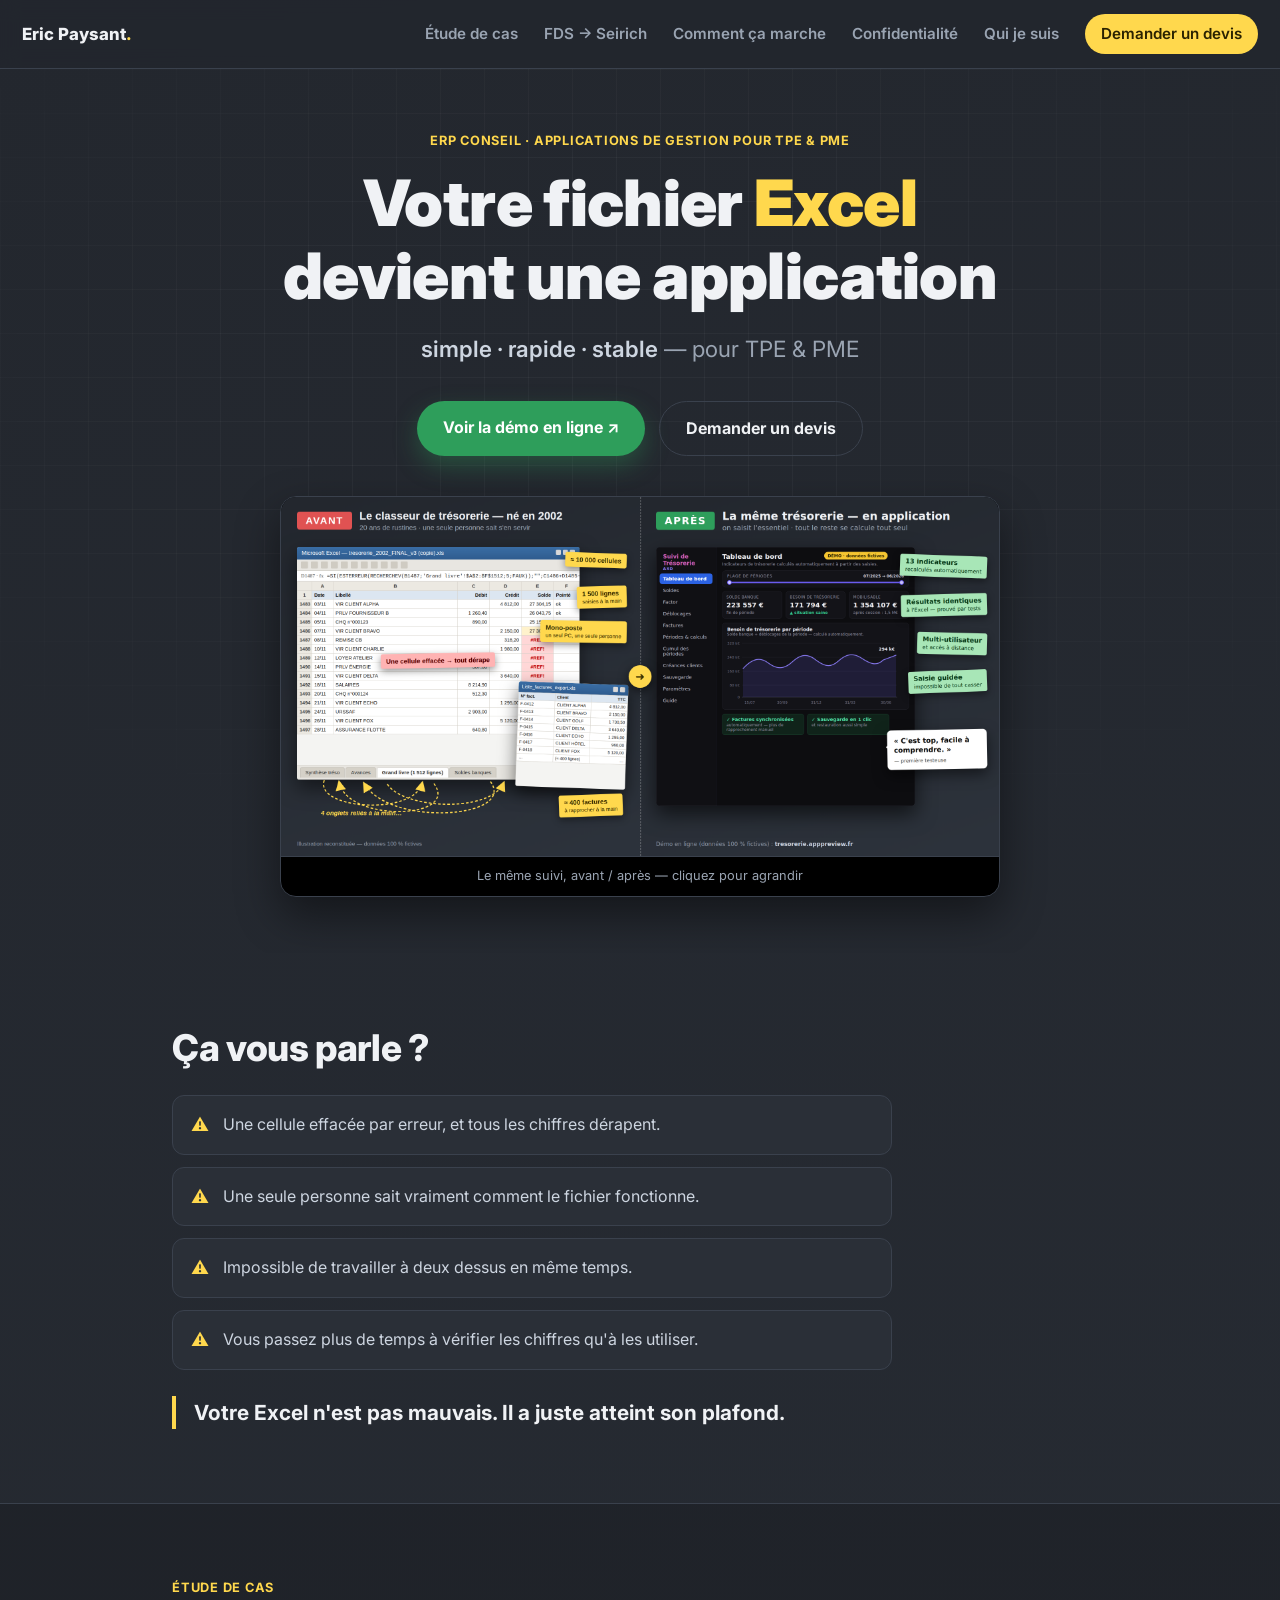
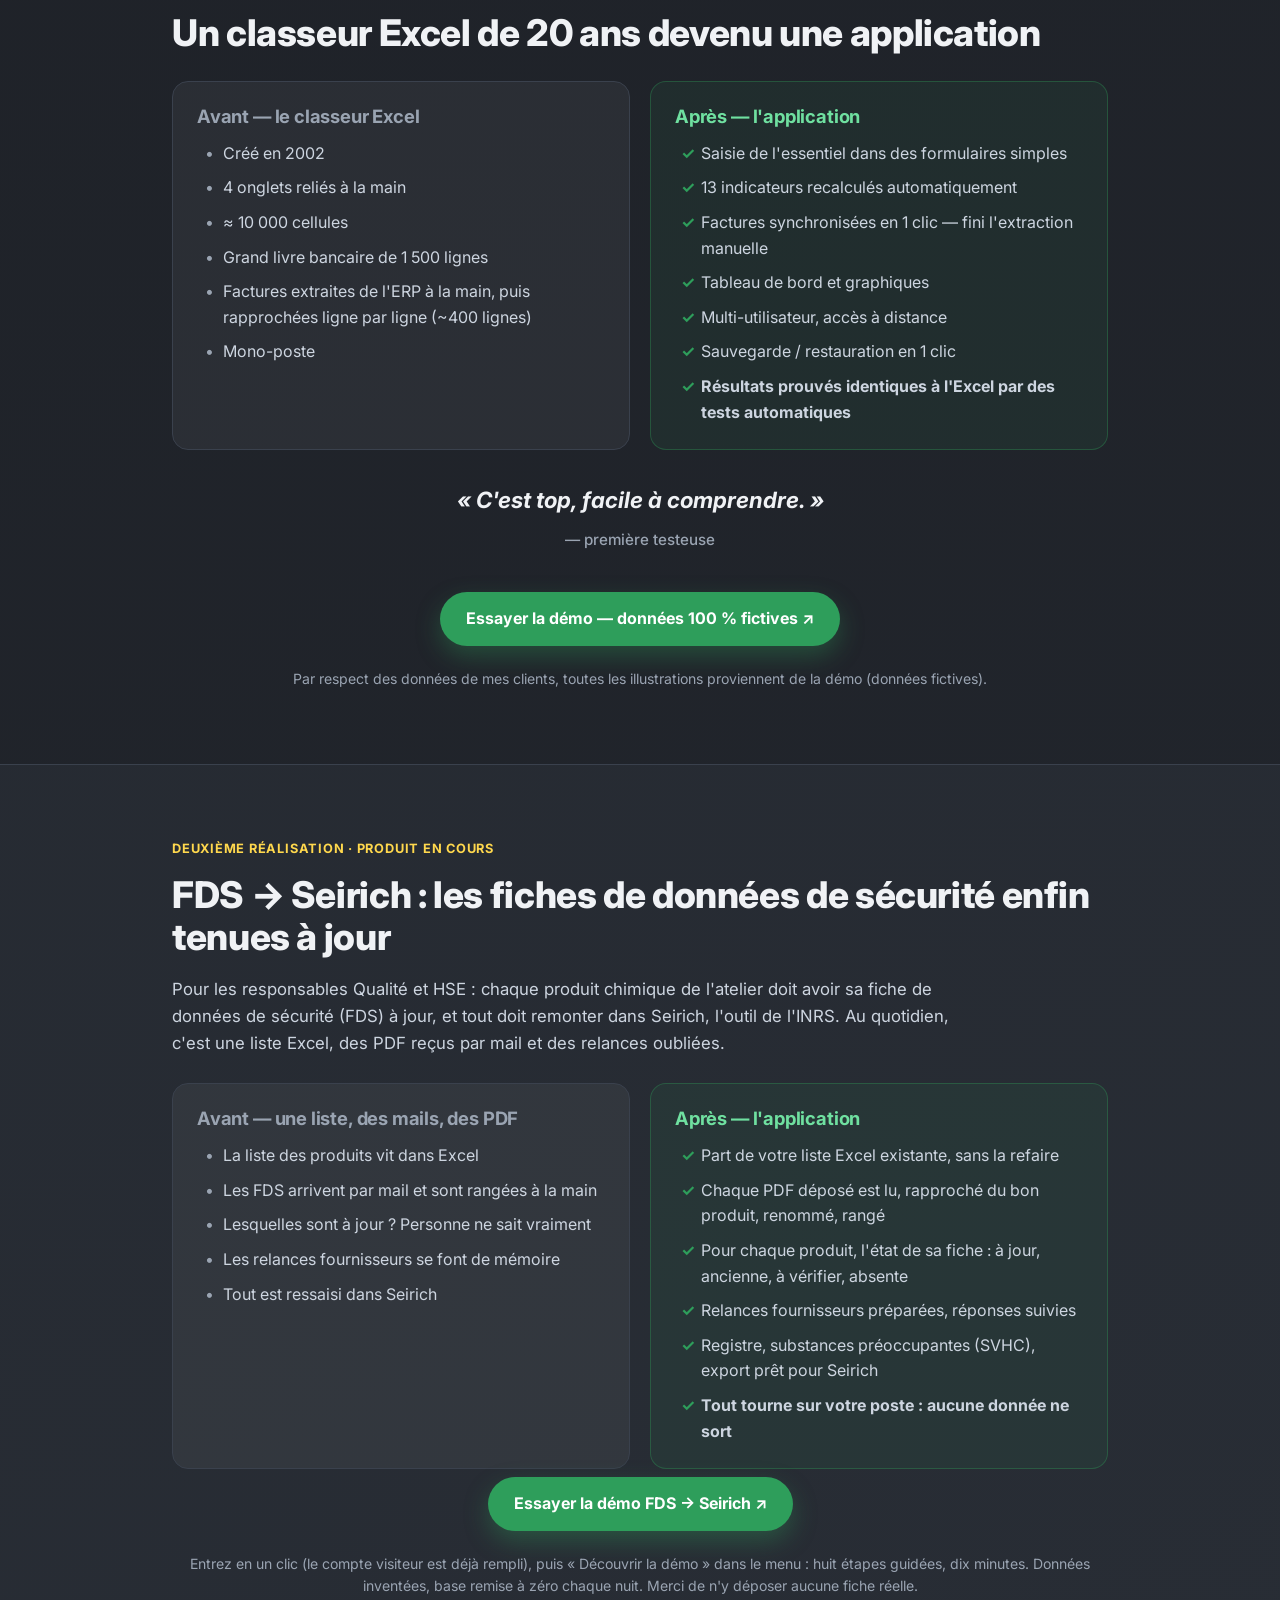
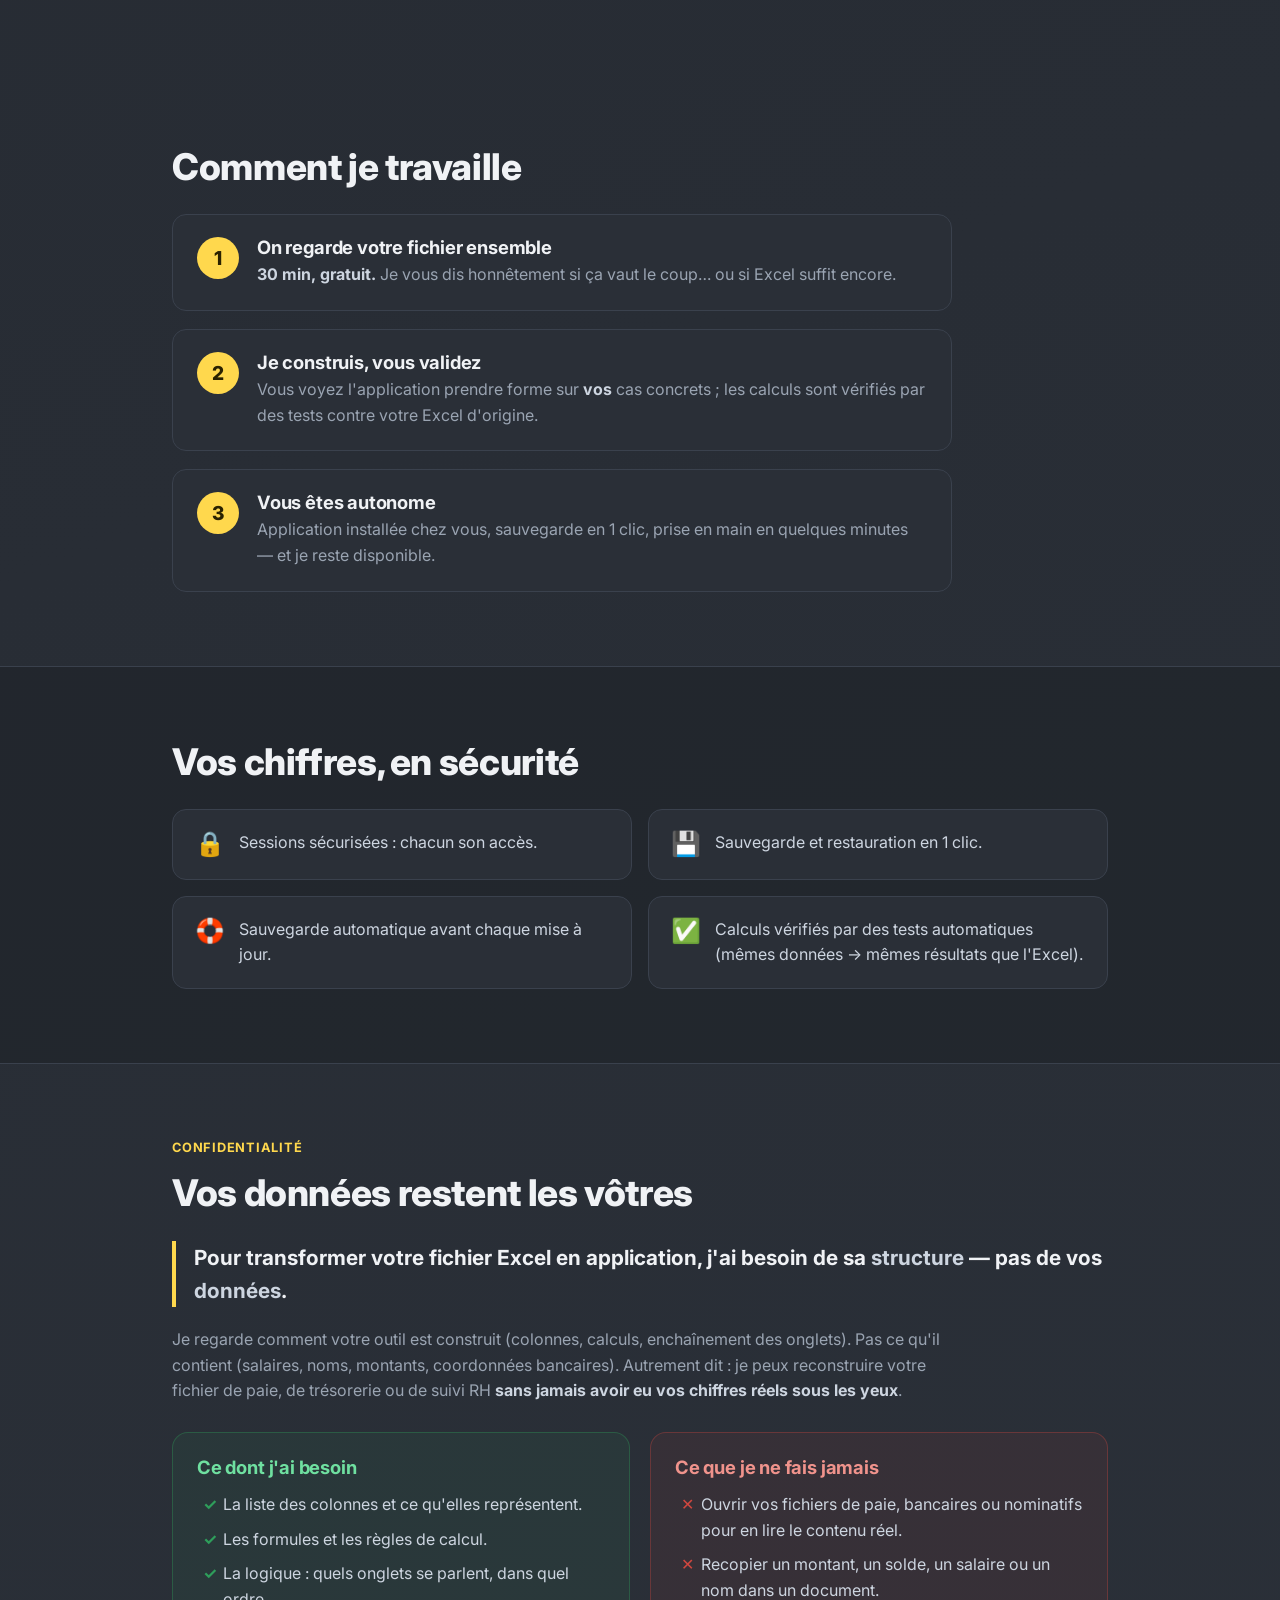
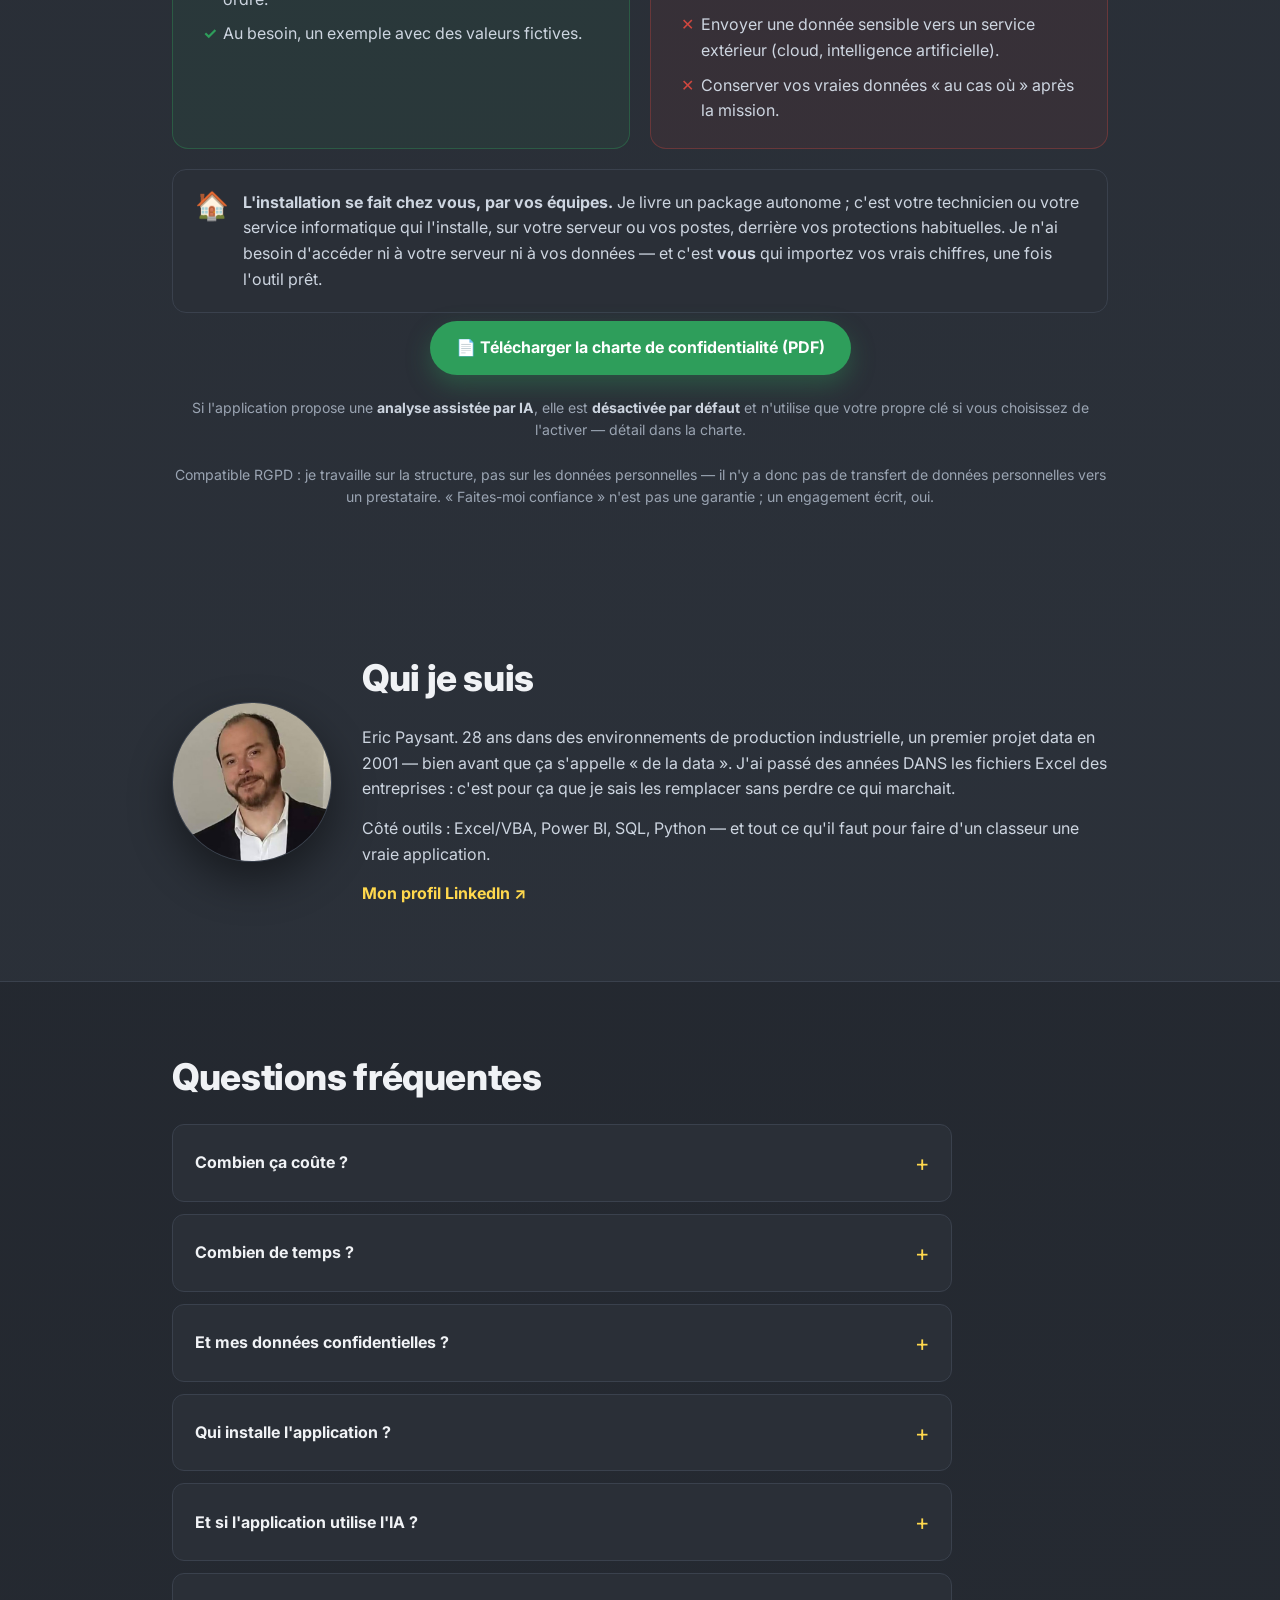
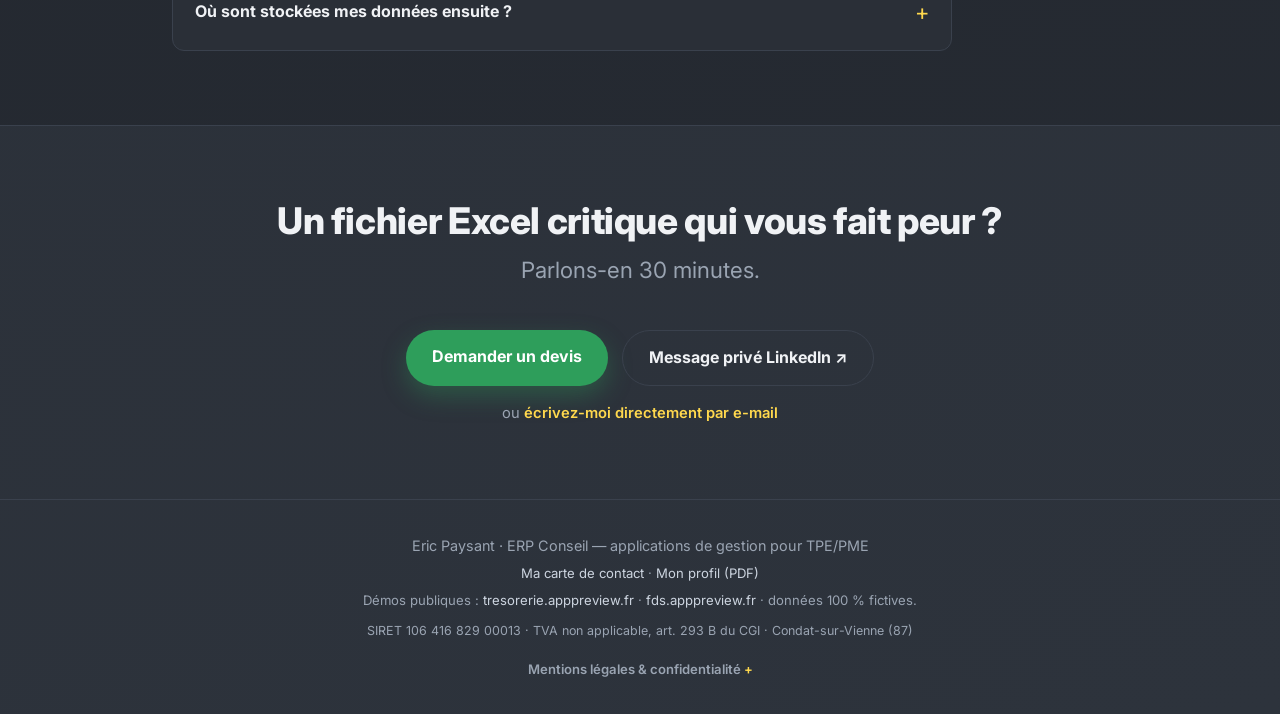
==== index.html @ 24bcff2a "feat(portfolio): deuxième réalisation FDS → Seirich avec lien direct vers la démo en ligne" ====
<!DOCTYPE html>
<html lang="fr">
<head>
    <meta charset="UTF-8">
    <meta name="viewport" content="width=device-width, initial-scale=1.0">
    <title>Votre fichier Excel devient une application · ERP Conseil — applications de gestion pour TPE/PME</title>
    <meta name="description" content="Je transforme votre fichier Excel en application simple, rapide et stable pour TPE/PME. Étude de cas : un Excel de trésorerie de 20 ans devenu une application de gestion. Démo en ligne, données fictives.">

    <!-- Open Graph -->
    <meta property="og:title" content="Votre fichier Excel devient une application">
    <meta property="og:description" content="Applications simples, rapides et stables pour TPE/PME. Étude de cas : un Excel de trésorerie de 20 ans devenu application.">
    <meta property="og:image" content="https://eric8740-stack.github.io/erp-conseil/images/og-image.png">
    <meta property="og:url" content="https://eric8740-stack.github.io/erp-conseil/">
    <meta property="og:type" content="website">
    <meta name="twitter:card" content="summary_large_image">

    <link rel="canonical" href="https://eric8740-stack.github.io/erp-conseil/">
    <link rel="icon" type="image/svg+xml" href="images/favicon.svg">
    <link rel="icon" type="image/png" sizes="32x32" href="images/favicon-32.png">

    <!-- Référencement local (données structurées) -->
    <script type="application/ld+json">
    {
      "@context": "https://schema.org",
      "@type": "ProfessionalService",
      "name": "ERP Conseil — Eric Paysant",
      "description": "Transformation de fichiers Excel métier en applications de gestion simples, rapides et stables pour TPE/PME. Data analytics, Power BI, automatisation.",
      "url": "https://eric8740-stack.github.io/erp-conseil/",
      "image": "https://eric8740-stack.github.io/erp-conseil/images/og-image.png",
      "email": "eric.paysant@outlook.fr",
      "telephone": "+33621849054",
      "address": { "@type": "PostalAddress", "addressLocality": "Condat-sur-Vienne", "postalCode": "87920", "addressRegion": "Haute-Vienne", "addressCountry": "FR" },
      "areaServed": "Limoges et Haute-Vienne, intervention à distance partout en France",
      "founder": { "@type": "Person", "name": "Eric Paysant", "jobTitle": "Consultant data / développeur", "sameAs": "https://www.linkedin.com/in/ericpaysant" },
      "priceRange": "Devis fixe après diagnostic gratuit"
    }
    </script>

    <link rel="preconnect" href="https://fonts.googleapis.com">
    <link rel="preconnect" href="https://fonts.gstatic.com" crossorigin>
    <link href="https://fonts.googleapis.com/css2?family=Inter:wght@400;500;600;700;800;900&display=swap" rel="stylesheet">
    <link rel="stylesheet" href="style.css">
</head>
<body>

    <!-- ============ NAV ============ -->
    <header class="nav" id="nav">
        <a href="#accueil" class="nav-logo">Eric Paysant<span class="dot">.</span></a>
        <nav class="nav-links">
            <a href="#cas">Étude de cas</a>
            <a href="#fds">FDS → Seirich</a>
            <a href="#methode">Comment ça marche</a>
            <a href="#confidentialite">Confidentialité</a>
            <a href="#apropos">Qui je suis</a>
            <a href="https://eric8740-stack.github.io/erp-conseil-app/demande.html" target="_blank" rel="noopener" class="nav-cta">Demander un devis</a>
        </nav>
    </header>

    <main>

    <!-- ============ 1. HÉROS ============ -->
    <section class="hero" id="accueil">
        <div class="hero-grid"></div>
        <div class="hero-inner">
            <p class="kicker">ERP Conseil · applications de gestion pour TPE &amp; PME</p>
            <h1>Votre fichier <span class="hl">Excel</span><br>devient une application</h1>
            <p class="lead"><b>simple · rapide · stable</b> — pour TPE &amp; PME</p>
            <div class="hero-actions">
                <a class="btn btn-primary" href="https://tresorerie.apppreview.fr" target="_blank" rel="noopener">Voir la démo en ligne ↗</a>
                <a class="btn btn-ghost" href="https://eric8740-stack.github.io/erp-conseil-app/demande.html" target="_blank" rel="noopener">Demander un devis</a>
            </div>
            <a class="hero-visual" href="images/avant-apres.png" target="_blank" rel="noopener" title="Cliquez pour agrandir">
                <img src="images/avant-apres.png" alt="Avant / après : un classeur Excel fragile transformé en application de gestion">
                <span class="hero-visual-cap">Le même suivi, avant / après — cliquez pour agrandir</span>
            </a>
        </div>
    </section>

    <!-- ============ 2. LA DOULEUR ============ -->
    <section class="section" id="douleur">
        <div class="wrap">
            <h2>Ça vous parle ?</h2>
            <ul class="pain-list">
                <li>Une cellule effacée par erreur, et tous les chiffres dérapent.</li>
                <li>Une seule personne sait vraiment comment le fichier fonctionne.</li>
                <li>Impossible de travailler à deux dessus en même temps.</li>
                <li>Vous passez plus de temps à vérifier les chiffres qu'à les utiliser.</li>
            </ul>
            <p class="switch">Votre Excel n'est pas mauvais. Il a juste atteint son plafond.</p>
        </div>
    </section>

    <!-- ============ 3. ÉTUDE DE CAS ============ -->
    <section class="section section-alt" id="cas">
        <div class="wrap">
            <p class="eyebrow">Étude de cas</p>
            <h2>Un classeur Excel de 20 ans devenu une application</h2>

            <div class="ba-grid">
                <div class="ba-card ba-before">
                    <h3>Avant — le classeur Excel</h3>
                    <ul>
                        <li>Créé en 2002</li>
                        <li>4 onglets reliés à la main</li>
                        <li>≈ 10 000 cellules</li>
                        <li>Grand livre bancaire de 1 500 lignes</li>
                        <li>Factures extraites de l'ERP à la main, puis rapprochées ligne par ligne (~400 lignes)</li>
                        <li>Mono-poste</li>
                    </ul>
                </div>
                <div class="ba-card ba-after">
                    <h3>Après — l'application</h3>
                    <ul>
                        <li>Saisie de l'essentiel dans des formulaires simples</li>
                        <li>13 indicateurs recalculés automatiquement</li>
                        <li>Factures synchronisées en 1 clic — fini l'extraction manuelle</li>
                        <li>Tableau de bord et graphiques</li>
                        <li>Multi-utilisateur, accès à distance</li>
                        <li>Sauvegarde / restauration en 1 clic</li>
                        <li><b>Résultats prouvés identiques à l'Excel par des tests automatiques</b></li>
                    </ul>
                </div>
            </div>

            <blockquote class="quote">
                « C'est top, facile à comprendre. »
                <cite>— première testeuse</cite>
            </blockquote>

            <div class="center">
                <a class="btn btn-primary" href="https://tresorerie.apppreview.fr" target="_blank" rel="noopener">Essayer la démo — données 100 % fictives ↗</a>
            </div>

            <p class="fineprint">Par respect des données de mes clients, toutes les illustrations proviennent de la démo (données fictives).</p>
        </div>
    </section>

    <!-- ============ 3 bis. FDS → SEIRICH ============ -->
    <section class="section" id="fds">
        <div class="wrap">
            <p class="eyebrow">Deuxième réalisation · produit en cours</p>
            <h2>FDS → Seirich : les fiches de données de sécurité enfin tenues à jour</h2>
            <p class="section-intro">Pour les responsables Qualité et HSE : chaque produit chimique de l'atelier doit avoir sa fiche de données de sécurité (FDS) à jour, et tout doit remonter dans Seirich, l'outil de l'INRS. Au quotidien, c'est une liste Excel, des PDF reçus par mail et des relances oubliées.</p>

            <div class="ba-grid">
                <div class="ba-card ba-before">
                    <h3>Avant — une liste, des mails, des PDF</h3>
                    <ul>
                        <li>La liste des produits vit dans Excel</li>
                        <li>Les FDS arrivent par mail et sont rangées à la main</li>
                        <li>Lesquelles sont à jour ? Personne ne sait vraiment</li>
                        <li>Les relances fournisseurs se font de mémoire</li>
                        <li>Tout est ressaisi dans Seirich</li>
                    </ul>
                </div>
                <div class="ba-card ba-after">
                    <h3>Après — l'application</h3>
                    <ul>
                        <li>Part de votre liste Excel existante, sans la refaire</li>
                        <li>Chaque PDF déposé est lu, rapproché du bon produit, renommé, rangé</li>
                        <li>Pour chaque produit, l'état de sa fiche : à jour, ancienne, à vérifier, absente</li>
                        <li>Relances fournisseurs préparées, réponses suivies</li>
                        <li>Registre, substances préoccupantes (SVHC), export prêt pour Seirich</li>
                        <li><b>Tout tourne sur votre poste : aucune donnée ne sort</b></li>
                    </ul>
                </div>
            </div>

            <div class="center">
                <a class="btn btn-primary" href="https://fds.apppreview.fr" target="_blank" rel="noopener">Essayer la démo FDS → Seirich ↗</a>
            </div>

            <p class="fineprint">Entrez en un clic (le compte visiteur est déjà rempli), puis « Découvrir la démo » dans le menu : huit étapes guidées, dix minutes. Données inventées, base remise à zéro chaque nuit. Merci de n'y déposer aucune fiche réelle.</p>
        </div>
    </section>

    <!-- ============ 4. COMMENT JE TRAVAILLE ============ -->
    <section class="section" id="methode">
        <div class="wrap">
            <h2>Comment je travaille</h2>
            <ol class="steps">
                <li>
                    <span class="step-num">1</span>
                    <div>
                        <h3>On regarde votre fichier ensemble</h3>
                        <p><b>30 min, gratuit.</b> Je vous dis honnêtement si ça vaut le coup… ou si Excel suffit encore.</p>
                    </div>
                </li>
                <li>
                    <span class="step-num">2</span>
                    <div>
                        <h3>Je construis, vous validez</h3>
                        <p>Vous voyez l'application prendre forme sur <b>vos</b> cas concrets ; les calculs sont vérifiés par des tests contre votre Excel d'origine.</p>
                    </div>
                </li>
                <li>
                    <span class="step-num">3</span>
                    <div>
                        <h3>Vous êtes autonome</h3>
                        <p>Application installée chez vous, sauvegarde en 1 clic, prise en main en quelques minutes — et je reste disponible.</p>
                    </div>
                </li>
            </ol>
        </div>
    </section>

    <!-- ============ 5. FIABILITÉ ============ -->
    <section class="section section-alt" id="fiabilite">
        <div class="wrap">
            <h2>Vos chiffres, en sécurité</h2>
            <div class="trust-grid">
                <div class="trust-card"><span class="ico">🔒</span><p>Sessions sécurisées : chacun son accès.</p></div>
                <div class="trust-card"><span class="ico">💾</span><p>Sauvegarde et restauration en 1 clic.</p></div>
                <div class="trust-card"><span class="ico">🛟</span><p>Sauvegarde automatique avant chaque mise à jour.</p></div>
                <div class="trust-card"><span class="ico">✅</span><p>Calculs vérifiés par des tests automatiques (mêmes données → mêmes résultats que l'Excel).</p></div>
            </div>
        </div>
    </section>

    <!-- ============ 5bis. CONFIDENTIALITÉ ============ -->
    <section class="section" id="confidentialite">
        <div class="wrap">
            <p class="eyebrow">Confidentialité</p>
            <h2>Vos données restent les vôtres</h2>
            <p class="switch">Pour transformer votre fichier Excel en application, j'ai besoin de sa <b>structure</b> — pas de vos <b>données</b>.</p>
            <p class="conf-intro">Je regarde comment votre outil est construit (colonnes, calculs, enchaînement des onglets). Pas ce qu'il contient (salaires, noms, montants, coordonnées bancaires). Autrement dit : je peux reconstruire votre fichier de paie, de trésorerie ou de suivi RH <b>sans jamais avoir eu vos chiffres réels sous les yeux</b>.</p>

            <div class="ba-grid conf-grid">
                <div class="ba-card ba-after">
                    <h3>Ce dont j'ai besoin</h3>
                    <ul>
                        <li>La liste des colonnes et ce qu'elles représentent.</li>
                        <li>Les formules et les règles de calcul.</li>
                        <li>La logique : quels onglets se parlent, dans quel ordre.</li>
                        <li>Au besoin, un exemple avec des valeurs fictives.</li>
                    </ul>
                </div>
                <div class="ba-card ba-never">
                    <h3>Ce que je ne fais jamais</h3>
                    <ul>
                        <li>Ouvrir vos fichiers de paie, bancaires ou nominatifs pour en lire le contenu réel.</li>
                        <li>Recopier un montant, un solde, un salaire ou un nom dans un document.</li>
                        <li>Envoyer une donnée sensible vers un service extérieur (cloud, intelligence artificielle).</li>
                        <li>Conserver vos vraies données « au cas où » après la mission.</li>
                    </ul>
                </div>
            </div>

            <div class="trust-card conf-install">
                <span class="ico">🏠</span>
                <p><b>L'installation se fait chez vous, par vos équipes.</b> Je livre un package autonome ; c'est votre technicien ou votre service informatique qui l'installe, sur votre serveur ou vos postes, derrière vos protections habituelles. Je n'ai besoin d'accéder ni à votre serveur ni à vos données — et c'est <b>vous</b> qui importez vos vrais chiffres, une fois l'outil prêt.</p>
            </div>

            <div class="center">
                <a class="btn btn-primary" href="charte-confidentialite.pdf" target="_blank" rel="noopener">📄 Télécharger la charte de confidentialité (PDF)</a>
            </div>
            <p class="fineprint">Si l'application propose une <b>analyse assistée par IA</b>, elle est <b>désactivée par défaut</b> et n'utilise que votre propre clé si vous choisissez de l'activer — détail dans la charte.</p>
            <p class="fineprint">Compatible RGPD : je travaille sur la structure, pas sur les données personnelles — il n'y a donc pas de transfert de données personnelles vers un prestataire. « Faites-moi confiance » n'est pas une garantie ; un engagement écrit, oui.</p>
        </div>
    </section>

    <!-- ============ 5ter. AVIS CLIENTS (rempli dynamiquement, masqué si vide) ============ -->
    <section class="section" id="avis" hidden>
        <div class="wrap">
            <h2>Ils m'ont fait confiance</h2>
            <p class="avis-sub">Avis recueillis après chaque mission via mon formulaire de satisfaction.</p>
            <div class="avis-grid" id="avisGrid"></div>
        </div>
    </section>

    <!-- ============ 6. QUI JE SUIS ============ -->
    <section class="section" id="apropos">
        <div class="wrap about">
            <div class="about-photo"><img src="images/photo-eric.jpg" alt="Eric Paysant"></div>
            <div class="about-text">
                <h2>Qui je suis</h2>
                <p>Eric Paysant. 28 ans dans des environnements de production industrielle, un premier projet data en 2001 — bien avant que ça s'appelle « de la data ». J'ai passé des années DANS les fichiers Excel des entreprises : c'est pour ça que je sais les remplacer sans perdre ce qui marchait.</p>
                <p>Côté outils : Excel/VBA, Power BI, SQL, Python — et tout ce qu'il faut pour faire d'un classeur une vraie application.</p>
                <a class="link-linkedin" href="https://www.linkedin.com/in/ericpaysant" target="_blank" rel="noopener">Mon profil LinkedIn ↗</a>
            </div>
        </div>
    </section>

    <!-- ============ 7. FAQ ============ -->
    <section class="section section-alt" id="faq">
        <div class="wrap">
            <h2>Questions fréquentes</h2>
            <div class="faq">
                <details>
                    <summary>Combien ça coûte ?</summary>
                    <p>Chaque fichier est différent : le diagnostic de 30 minutes est gratuit et je m'engage sur un devis fixe avant de commencer.</p>
                </details>
                <details>
                    <summary>Combien de temps ?</summary>
                    <p>Quelques semaines pour une application comme la démo, pas des mois. Vous continuez à travailler sur votre Excel pendant ce temps.</p>
                </details>
                <details>
                    <summary>Et mes données confidentielles ?</summary>
                    <p>Pour reconstruire votre outil, j'ai besoin de sa structure (colonnes, formules, logique), pas de son contenu. Vos salaires, noms et montants réels ne me sont ni montrés, ni recopiés, ni envoyés vers un service extérieur, ni conservés. Compatible RGPD : pas de transfert de données personnelles vers un prestataire. Tout est écrit dans ma <a href="charte-confidentialite.pdf" target="_blank" rel="noopener">charte de confidentialité</a>, remise avant le démarrage.</p>
                </details>
                <details>
                    <summary>Qui installe l'application ?</summary>
                    <p>Vos équipes. Je livre un package autonome ; votre technicien ou votre service informatique l'installe sur votre serveur ou vos postes, derrière vos protections habituelles — je n'ai pas besoin d'y accéder. Pas de service informatique ? Je peux accompagner l'installation, sous votre contrôle, sans copier vos données.</p>
                </details>
                <details>
                    <summary>Et si l'application utilise l'IA ?</summary>
                    <p>La fonction d'analyse assistée par IA est <b>optionnelle et désactivée par défaut</b> : l'application fonctionne à 100 % chez vous, hors ligne, sans elle. Si vous l'activez, elle utilise <b>votre propre clé</b>, et l'IA ne voit que ce que l'application lui transmet pour l'analyse que vous lancez — jamais le reste de vos fichiers, ni votre serveur. Le fournisseur d'IA <b>n'entraîne pas ses modèles sur vos données</b>, ne les conserve pas par défaut, et une option « zéro rétention » est disponible sur demande.</p>
                </details>
                <details>
                    <summary>Où sont stockées mes données ensuite ?</summary>
                    <p>Chez vous. L'application est installable en local, sans hébergement cloud obligatoire, avec sauvegarde et restauration en 1 clic. Rien n'est publié : la démo en ligne ne contient que des données fictives.</p>
                </details>
            </div>
        </div>
    </section>

    <!-- ============ 8. CONTACT ============ -->
    <section class="section contact" id="contact">
        <div class="wrap center">
            <h2>Un fichier Excel critique qui vous fait peur&nbsp;?</h2>
            <p class="lead">Parlons-en 30 minutes.</p>
            <div class="hero-actions center-actions">
                <a class="btn btn-primary" href="https://eric8740-stack.github.io/erp-conseil-app/demande.html" target="_blank" rel="noopener">Demander un devis</a>
                <a class="btn btn-ghost" href="https://www.linkedin.com/in/ericpaysant" target="_blank" rel="noopener">Message privé LinkedIn ↗</a>
            </div>
            <p class="contact-alt">ou <a href="mailto:eric.paysant@outlook.fr?subject=Mon%20fichier%20Excel%20%E2%80%94%20demande%20de%20diagnostic">écrivez-moi directement par e-mail</a></p>
        </div>
    </section>

    </main>

    <footer class="footer">
        <p>Eric Paysant · ERP Conseil — applications de gestion pour TPE/PME</p>
        <p class="footer-fine"><a href="carte/">Ma carte de contact</a> · <a href="carte/profil-eric-paysant.pdf">Mon profil (PDF)</a></p>
        <p class="footer-fine">Démos publiques : <a href="https://tresorerie.apppreview.fr" target="_blank" rel="noopener">tresorerie.apppreview.fr</a> · <a href="https://fds.apppreview.fr" target="_blank" rel="noopener">fds.apppreview.fr</a> · données 100 % fictives.</p>
        <p class="footer-legal">SIRET 106 416 829 00013 · TVA non applicable, art. 293 B du CGI · Condat-sur-Vienne (87)</p>

        <details class="legal">
            <summary>Mentions légales &amp; confidentialité</summary>
            <div class="legal-body">
                <p><b>Éditeur du site</b> — Eric Paysant, entrepreneur individuel exerçant sous le nom commercial <b>ERP&nbsp;Conseil</b>. Siège : 87920 Condat-sur-Vienne, France. SIRET : <b>106&nbsp;416&nbsp;829&nbsp;00013</b>. Directeur de la publication : Eric Paysant. Contact : <a href="mailto:eric.paysant@outlook.fr">eric.paysant@outlook.fr</a> · 06&nbsp;21&nbsp;84&nbsp;90&nbsp;54.</p>
                <p><b>TVA</b> — TVA non applicable, article 293&nbsp;B du Code général des impôts (franchise en base).</p>
                <p><b>Assurance</b> — responsabilité civile professionnelle souscrite auprès de Hiscox (via Orus), garantie monde entier hors États-Unis et Canada.</p>
                <p><b>Hébergement</b> — GitHub Pages, GitHub Inc., 88 Colin P. Kelly Jr. Street, San Francisco, CA 94107, États-Unis.</p>
                <p><b>Données personnelles</b> — ce site ne dépose aucun cookie et ne collecte aucune donnée nominative. La mesure d'audience est assurée par GoatCounter, sans cookie ni traçage individuel. Pour les données confiées dans le cadre d'une mission, voir la <a href="charte-confidentialite.pdf" target="_blank" rel="noopener">charte de confidentialité</a>. Droits d'accès, de rectification et d'effacement : par e-mail à l'adresse ci-dessus.</p>
                <p><b>Propriété intellectuelle</b> — les contenus, visuels et captures de ce site sont la propriété d'Eric Paysant. Les illustrations proviennent d'une démonstration à données fictives ; aucune donnée client réelle n'y figure.</p>
            </div>
        </details>
    </footer>

    <!-- Avis clients publiés (route publique : uniquement les avis avec accord de publication) -->
    <script>
    (function(){
        var ENDPOINT = 'https://script.google.com/macros/s/AKfycbzf_x0Q264sFriUASS5Xo1dsBIl1J93rBONiGTBxAaxm17sKuwCLhPc6EwIVGgxpAQeGA/exec';
        function esc(s){ return String(s==null?'':s).replace(/[&<>"']/g, function(c){
            return {'&':'&amp;','<':'&lt;','>':'&gt;','"':'&quot;',"'":'&#39;'}[c]; }); }
        function stars(n){ n = Math.max(0, Math.min(5, Math.round(Number(n)||0)));
            return '★★★★★'.slice(0,n) + '<span class="star-off">' + '★★★★★'.slice(n) + '</span>'; }
        fetch(ENDPOINT + '?public=avis')
            .then(function(r){ return r.json(); })
            .then(function(data){
                if(!data.ok || !data.records || !data.records.length) return;
                var cards = data.records.slice(0, 6).map(function(a){
                    return '<figure class="avis-card">'
                        + '<div class="avis-stars">' + stars(a.note) + '</div>'
                        + (a.commentaire ? '<blockquote>« ' + esc(a.commentaire) + ' »</blockquote>' : '')
                        + '<figcaption>— ' + esc(a.client || 'Client') + (a.mission ? ' · ' + esc(a.mission) : '') + '</figcaption>'
                        + '</figure>';
                }).join('');
                document.getElementById('avisGrid').innerHTML = cards;
                document.getElementById('avis').hidden = false;
            })
            .catch(function(){ /* section absente si l'endpoint ne répond pas */ });
    })();
    </script>

    <!-- Mesure d'audience sans cookie (GoatCounter) -->
    <script data-goatcounter="https://erp-conseil.goatcounter.com/count"
            async src="//gc.zgo.at/count.js"></script>

</body>
</html>
---- style.css ----
/* ============================================================
   ERP Conseil — vitrine « Excel → application »
   Mobile-first. Palette reprise des visuels LinkedIn.
   ============================================================ */

:root {
  --bg:       #23272e;
  --bg-2:     #2d333c;
  --panel:    #2a2f37;
  --panel-2:  #313742;
  --line:     #3a414d;
  --text:     #f0f2f5;
  --muted:    #9aa4b2;
  --muted-2:  #cdd5e0;
  --yellow:   #ffd84d;
  --green:    #2e9e5b;
  --green-d:  #268a4f;
  --radius:   16px;
  --wrap:     980px;
  --shadow:   0 18px 44px rgba(0,0,0,.45);
}

* { margin: 0; padding: 0; box-sizing: border-box; }

html { scroll-behavior: smooth; }

body {
  font-family: 'Inter', system-ui, -apple-system, 'Segoe UI', sans-serif;
  background: linear-gradient(160deg, var(--bg) 0%, var(--bg-2) 100%);
  color: var(--text);
  line-height: 1.6;
  -webkit-font-smoothing: antialiased;
}

img { max-width: 100%; display: block; }
a { color: inherit; text-decoration: none; }
b { font-weight: 700; color: var(--muted-2); }

/* ---------- Layout ---------- */
.wrap { max-width: var(--wrap); margin: 0 auto; padding: 0 22px; }
.section { padding: 74px 0; }
.section-alt { background: rgba(0,0,0,.16); border-block: 1px solid var(--line); }
.center { text-align: center; }

h1, h2, h3 { line-height: 1.15; letter-spacing: -.01em; }
h2 { font-size: clamp(1.6rem, 4.4vw, 2.3rem); font-weight: 800; margin-bottom: 26px; }
h3 { font-size: 1.15rem; font-weight: 700; }

.eyebrow, .kicker {
  color: var(--yellow); font-weight: 700; letter-spacing: .06em;
  text-transform: uppercase; font-size: .8rem; margin-bottom: 14px;
}

/* ---------- Boutons ---------- */
.btn {
  display: inline-block; font-weight: 700; font-size: 1rem;
  padding: 14px 26px; border-radius: 30px; transition: transform .12s ease, filter .12s ease, background .12s ease;
  white-space: nowrap;
}
.btn:hover { transform: translateY(-2px); }
.btn-primary { background: var(--green); color: #fff; box-shadow: 0 10px 24px rgba(46,158,91,.34); }
.btn-primary:hover { background: var(--green-d); }
.btn-ghost { background: transparent; color: var(--text); border: 1.5px solid var(--line); }
.btn-ghost:hover { border-color: var(--yellow); color: var(--yellow); }

/* ---------- NAV ---------- */
.nav {
  position: sticky; top: 0; z-index: 40;
  display: flex; align-items: center; justify-content: space-between;
  padding: 14px 22px;
  background: rgba(35,39,46,.82); backdrop-filter: blur(10px);
  border-bottom: 1px solid var(--line);
}
.nav-logo { font-weight: 800; font-size: 1.05rem; }
.nav-logo .dot { color: var(--yellow); }
.nav-links { display: flex; align-items: center; gap: 26px; }
.nav-links a { color: var(--muted); font-weight: 600; font-size: .95rem; }
.nav-links a:hover { color: var(--text); }
.nav-cta {
  background: var(--yellow); color: #2a2200 !important; padding: 8px 16px;
  border-radius: 22px;
}
.nav-cta:hover { filter: brightness(1.05); }

/* ---------- HÉROS ---------- */
.hero {
  position: relative; overflow: hidden;
  padding: 62px 0 56px; text-align: center;
}
.hero-visual {
  display: block; max-width: 720px; margin: 40px auto 0;
  border-radius: var(--radius); overflow: hidden;
  border: 1px solid var(--line); box-shadow: var(--shadow);
  background: #000; transition: transform .15s ease, border-color .15s ease;
}
.hero-visual:hover { transform: translateY(-3px); border-color: rgba(255,216,77,.45); }
.hero-visual img { width: 100%; display: block; }
.hero-visual-cap {
  display: block; padding: 9px 12px; font-size: .8rem; color: var(--muted);
  background: rgba(0,0,0,.35); border-top: 1px solid var(--line);
}
.hero-grid {
  position: absolute; inset: 0;
  background-image:
    linear-gradient(rgba(255,255,255,.035) 1px, transparent 1px),
    linear-gradient(90deg, rgba(255,255,255,.035) 1px, transparent 1px);
  background-size: 44px 44px;
  mask-image: radial-gradient(ellipse 70% 60% at 50% 35%, #000 40%, transparent 100%);
}
.hero-inner { position: relative; max-width: 820px; margin: 0 auto; padding: 0 22px; }
.hero h1 {
  font-size: clamp(2.2rem, 7vw, 4rem); font-weight: 900; margin: 6px 0 18px;
}
.hero h1 .hl { color: var(--yellow); }
.lead { font-size: clamp(1.05rem, 2.6vw, 1.4rem); color: var(--muted); }
.lead b { color: var(--muted-2); font-weight: 600; }
.hero-actions {
  display: flex; gap: 14px; justify-content: center; flex-wrap: wrap;
  margin-top: 34px;
}

/* ---------- DOULEUR ---------- */
.pain-list { list-style: none; display: grid; gap: 12px; max-width: 720px; }
.pain-list li {
  position: relative; padding: 16px 18px 16px 50px;
  background: var(--panel); border: 1px solid var(--line); border-radius: 12px;
  color: var(--muted-2);
}
.pain-list li::before {
  content: "⚠"; position: absolute; left: 18px; top: 15px;
  color: var(--yellow); font-size: 1.1rem;
}
.switch {
  margin-top: 26px; font-size: 1.3rem; font-weight: 700;
  border-left: 4px solid var(--yellow); padding-left: 18px; color: var(--text);
}

/* ---------- ÉTUDE DE CAS ---------- */
.case-figure {
  margin: 6px 0 34px; border-radius: var(--radius); overflow: hidden;
  border: 1px solid var(--line); box-shadow: var(--shadow); background: #000;
}
.ba-grid { display: grid; gap: 20px; grid-template-columns: 1fr; }
.ba-card { border-radius: var(--radius); padding: 24px; border: 1px solid var(--line); }
.ba-card h3 { margin-bottom: 14px; }
.ba-card ul { list-style: none; display: grid; gap: 9px; }
.ba-card li { position: relative; padding-left: 26px; color: var(--muted-2); }
.ba-before { background: rgba(244,244,242,.05); }
.ba-before h3 { color: var(--muted); }
.ba-before li::before { content: "•"; position: absolute; left: 8px; color: var(--muted); }
.ba-after { background: rgba(46,158,91,.09); border-color: rgba(46,158,91,.35); }
.ba-after h3 { color: #6fe0a0; }
.ba-after li::before { content: "✓"; position: absolute; left: 6px; color: var(--green); font-weight: 700; }

.quote {
  margin: 32px auto; max-width: 640px; text-align: center;
  font-size: 1.4rem; font-weight: 700; color: var(--text); font-style: italic;
}
.quote cite {
  display: block; margin-top: 10px; font-size: .95rem; font-weight: 500;
  color: var(--muted); font-style: normal;
}
.center .btn { margin-top: 8px; }
.fineprint { margin-top: 22px; text-align: center; color: var(--muted); font-size: .88rem; }
.section-intro { max-width: 780px; margin: -8px 0 26px; color: var(--muted-2); font-size: 1.05rem; line-height: 1.6; }

/* ---------- ÉTAPES ---------- */
.steps { list-style: none; display: grid; gap: 18px; max-width: 780px; }
.steps li {
  display: flex; gap: 18px; align-items: flex-start;
  background: var(--panel); border: 1px solid var(--line); border-radius: 14px; padding: 22px 24px;
}
.step-num {
  flex: 0 0 auto; width: 42px; height: 42px; border-radius: 50%;
  background: var(--yellow); color: #2a2200; font-weight: 800; font-size: 1.2rem;
  display: grid; place-items: center;
}
.steps h3 { margin-bottom: 4px; }
.steps p { color: var(--muted); }

/* ---------- FIABILITÉ ---------- */
.trust-grid { display: grid; gap: 16px; grid-template-columns: 1fr; }
.trust-card {
  display: flex; gap: 14px; align-items: flex-start;
  background: var(--panel); border: 1px solid var(--line); border-radius: 14px; padding: 20px 22px;
}
.trust-card .ico { font-size: 1.5rem; line-height: 1.2; }
.trust-card p { color: var(--muted-2); }

/* ---------- CONFIDENTIALITÉ ---------- */
.conf-intro { color: var(--muted); margin-top: 20px; max-width: 780px; }
.conf-grid { margin-top: 28px; }
.ba-never { background: rgba(208,71,63,.08); border-color: rgba(208,71,63,.32); }
.ba-never h3 { color: #f0938c; }
.ba-never li::before { content: "✕"; position: absolute; left: 6px; color: #d0473f; font-weight: 700; }
.conf-install { margin-top: 20px; }
.conf-install .ico { font-size: 1.7rem; }

/* ---------- QUI JE SUIS ---------- */
.about { display: grid; gap: 30px; grid-template-columns: 1fr; align-items: center; }
.about-photo {
  width: 128px; height: 128px; border-radius: 50%;
  overflow: hidden; box-shadow: var(--shadow);
  border: 1px solid var(--line);
}
.about-photo img { width: 100%; height: 100%; object-fit: cover; }
.about-text p { color: var(--muted-2); margin-bottom: 14px; }
.link-linkedin { color: var(--yellow); font-weight: 700; }
.link-linkedin:hover { text-decoration: underline; }

/* ---------- FAQ ---------- */
.faq { display: grid; gap: 12px; max-width: 780px; }
.faq details {
  background: var(--panel); border: 1px solid var(--line); border-radius: 12px;
  padding: 4px 22px;
}
.faq summary {
  cursor: pointer; font-weight: 700; padding: 16px 0; list-style: none;
  display: flex; justify-content: space-between; align-items: center;
}
.faq summary::-webkit-details-marker { display: none; }
.faq summary::after { content: "+"; color: var(--yellow); font-size: 1.4rem; font-weight: 400; }
.faq details[open] summary::after { content: "–"; }
.faq details p { color: var(--muted); padding-bottom: 18px; }

/* ---------- CONTACT ---------- */
.contact h2 { margin-bottom: 10px; }
.center-actions { justify-content: center; }
.contact-alt { margin-top: 16px; color: var(--muted); font-size: .92rem; }
.contact-alt a { color: var(--yellow); font-weight: 600; }
.contact-alt a:hover { text-decoration: underline; }

/* ---------- FOOTER ---------- */
.footer {
  text-align: center; padding: 34px 22px; color: var(--muted);
  border-top: 1px solid var(--line); font-size: .9rem;
}
.footer-fine { margin-top: 6px; font-size: .82rem; }
.footer a { color: var(--muted-2); }
.footer a:hover { color: var(--yellow); }
.footer-legal { margin-top: 10px; font-size: .78rem; color: var(--muted); }

/* Mentions légales (dépliable) */
.legal { max-width: 780px; margin: 18px auto 0; text-align: left; }
.legal summary {
  cursor: pointer; list-style: none; text-align: center;
  font-size: .82rem; font-weight: 600; color: var(--muted);
}
.legal summary::-webkit-details-marker { display: none; }
.legal summary::after { content: " +"; color: var(--yellow); }
.legal[open] summary::after { content: " –"; }
.legal summary:hover { color: var(--text); }
.legal-body {
  margin-top: 14px; padding: 18px 22px;
  background: var(--panel); border: 1px solid var(--line); border-radius: 12px;
}
.legal-body p { font-size: .8rem; color: var(--muted); margin-bottom: 10px; line-height: 1.55; }
.legal-body p:last-child { margin-bottom: 0; }
.legal-body b { color: var(--muted-2); }

/* ---------- Avis clients (section dynamique) ---------- */
.avis-sub { color: var(--muted); margin: -18px 0 26px; }
.avis-grid { display: grid; gap: 18px; }
.avis-card {
  background: var(--panel); border: 1px solid var(--line); border-radius: var(--radius);
  padding: 22px 24px;
}
.avis-stars { color: var(--yellow); letter-spacing: 3px; font-size: 1.05rem; margin-bottom: 10px; }
.avis-stars .star-off { color: var(--line); }
.avis-card blockquote { font-style: italic; color: var(--muted-2); }
.avis-card figcaption { margin-top: 12px; color: var(--muted); font-size: .9rem; }

/* ============================================================
   Desktop / tablette
   ============================================================ */
@media (min-width: 720px) {
  .ba-grid { grid-template-columns: 1fr 1fr; }
  .avis-grid { grid-template-columns: 1fr 1fr 1fr; }
  .trust-grid { grid-template-columns: 1fr 1fr; }
  .about { grid-template-columns: 160px 1fr; }
  .about-photo { width: 160px; height: 160px; }
}

@media (max-width: 640px) {
  .nav-links a:not(.nav-cta) { display: none; }
  .section { padding: 56px 0; }
}
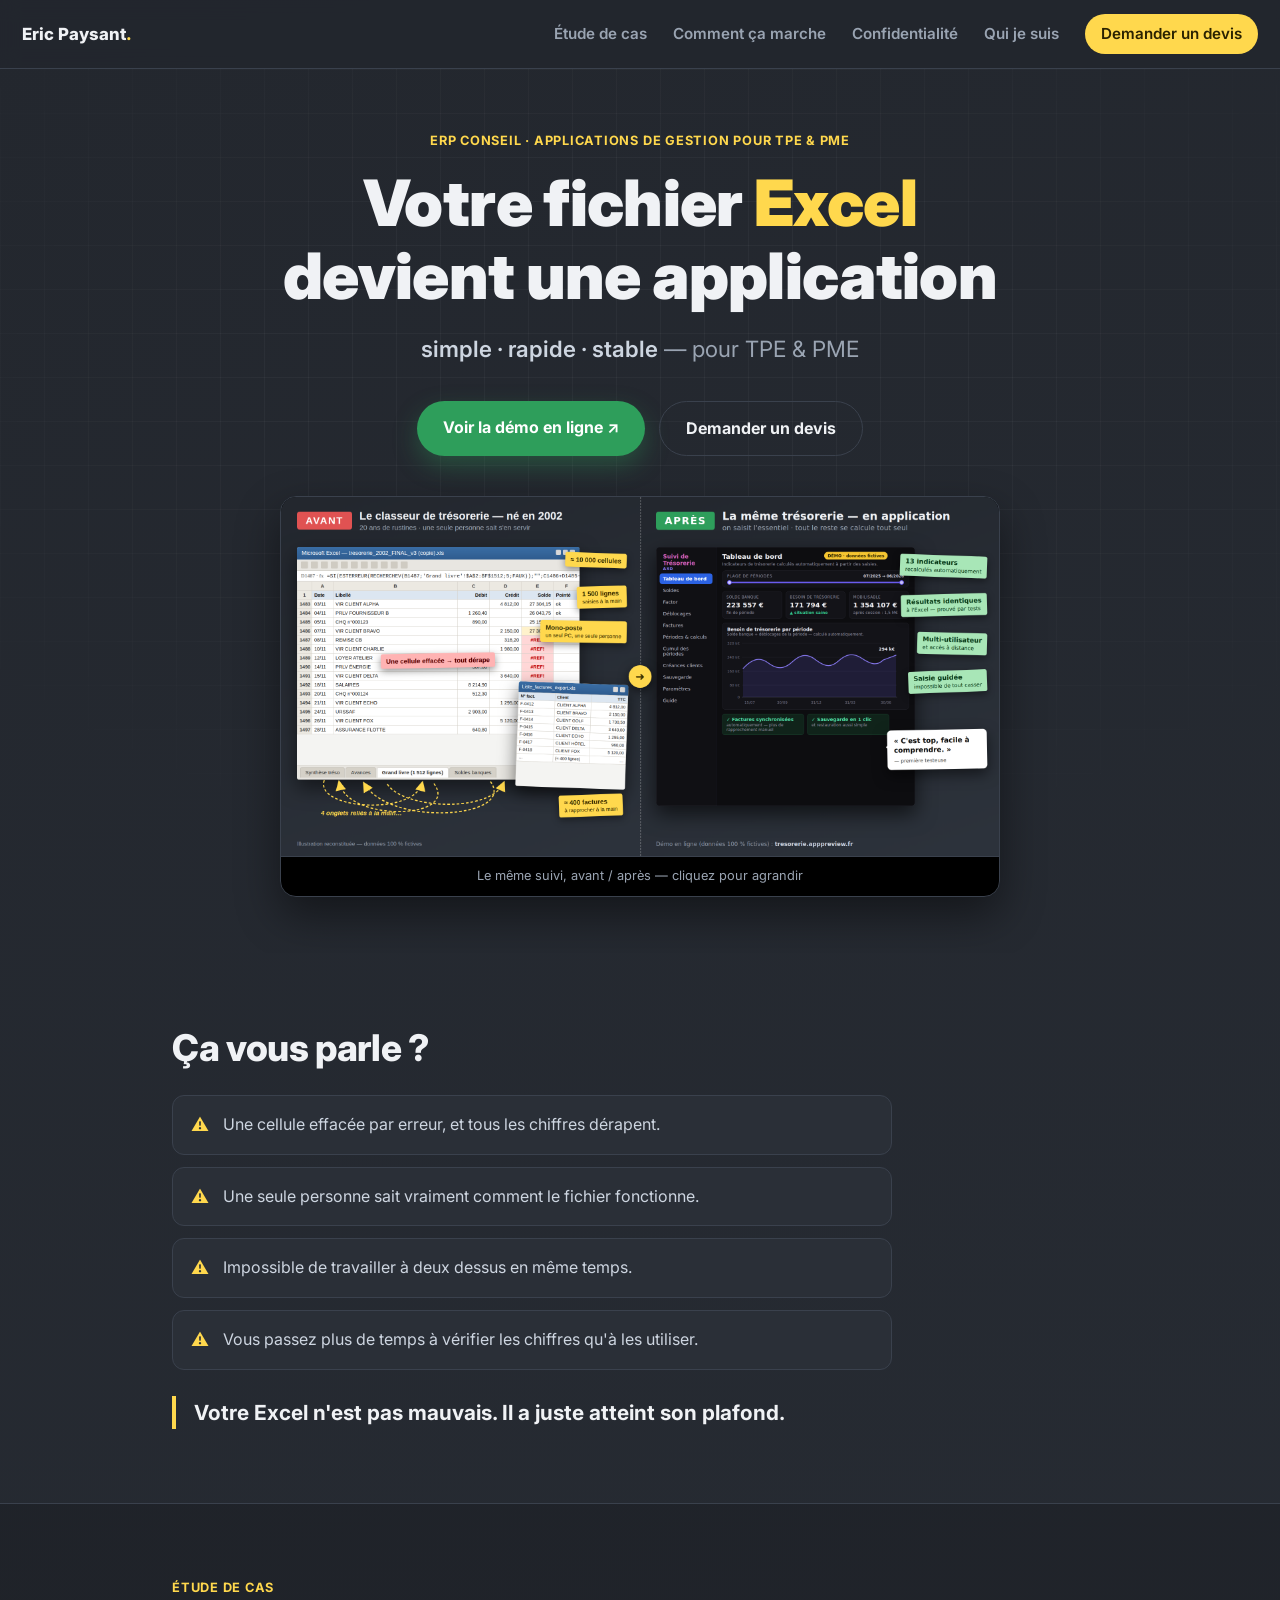
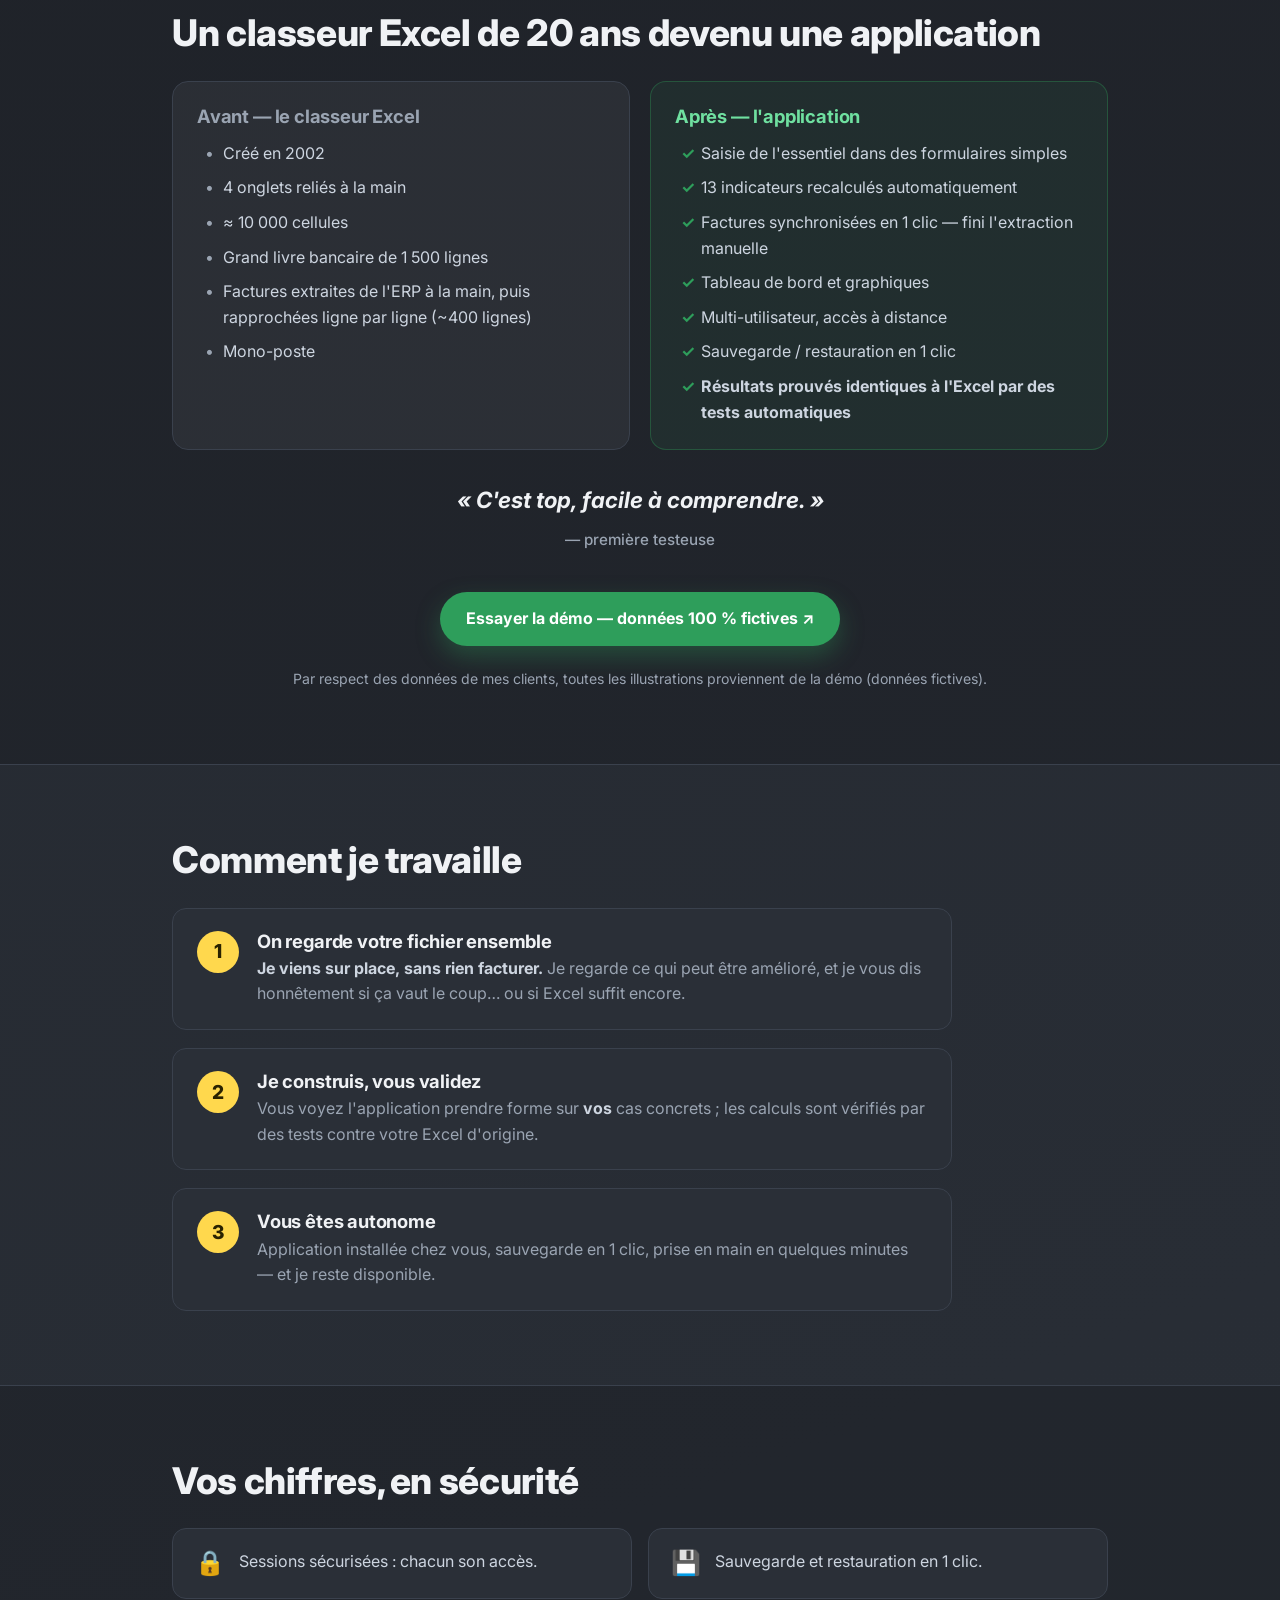
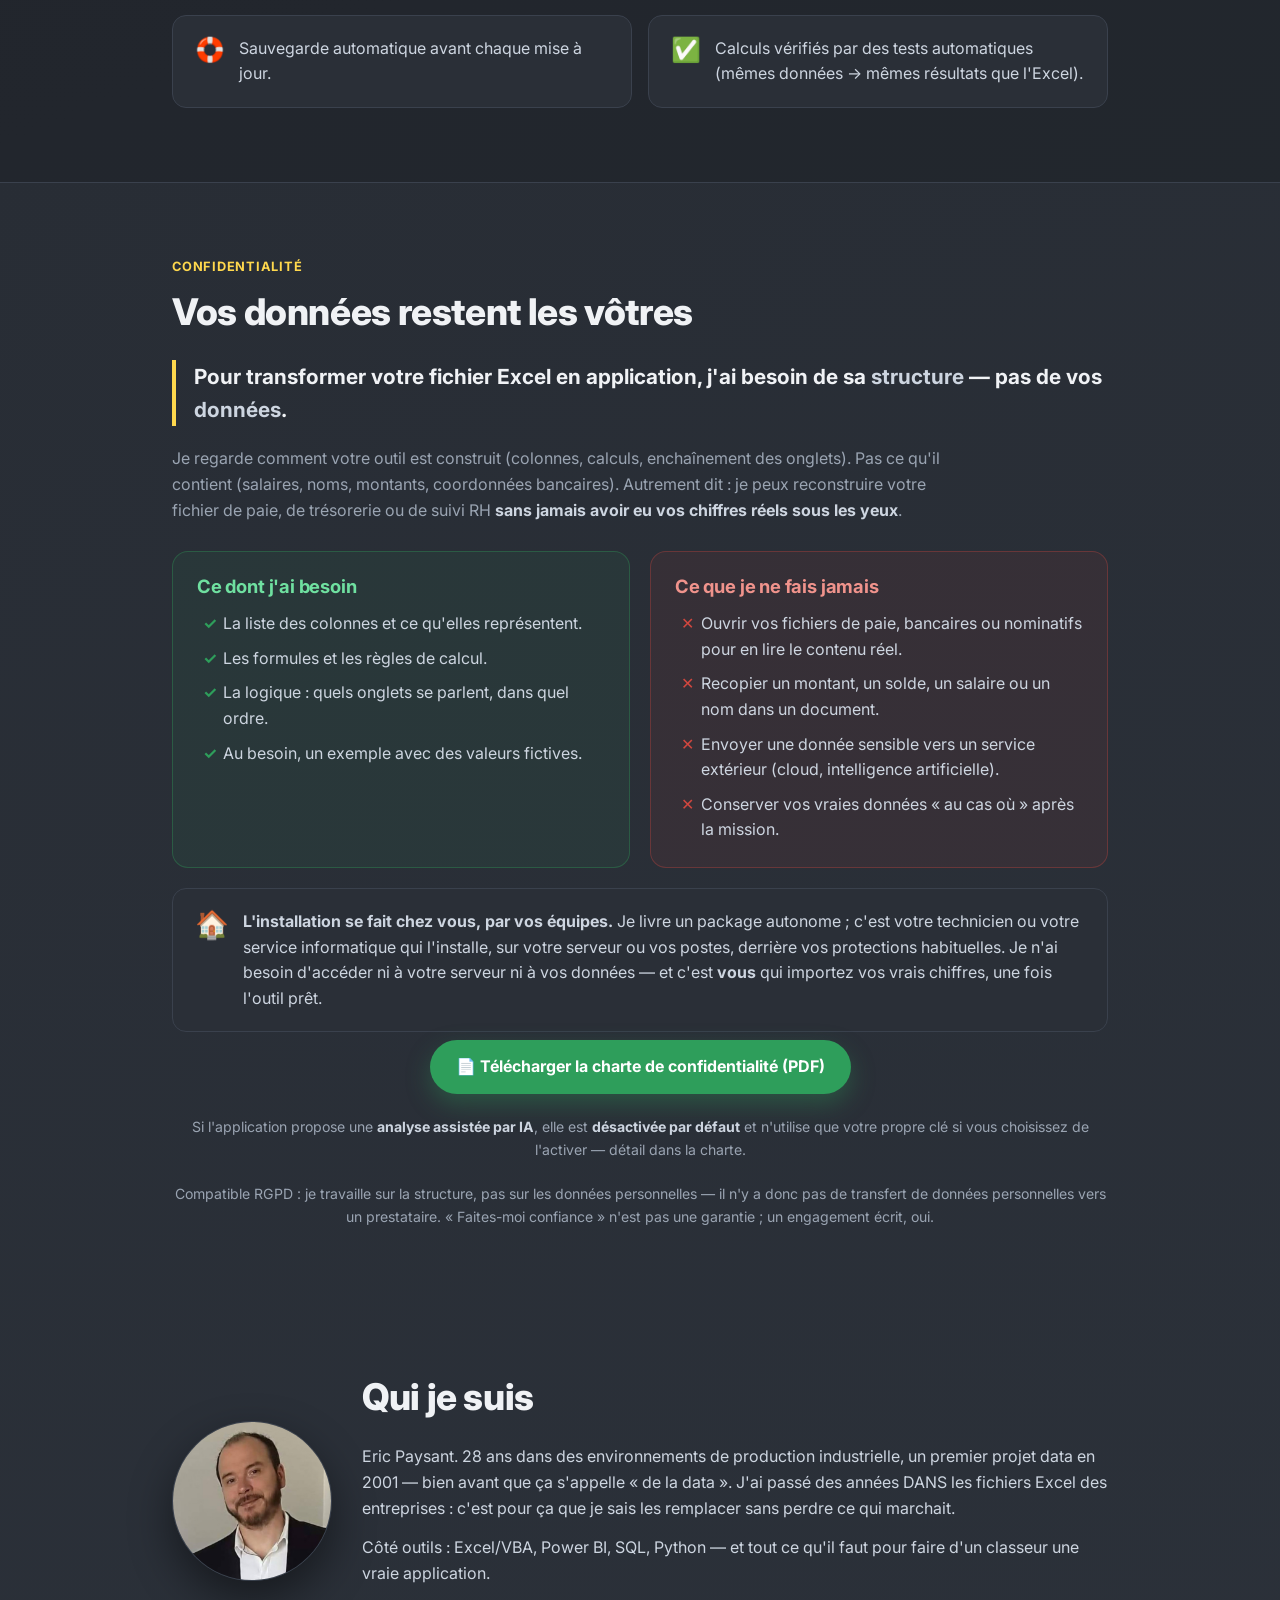
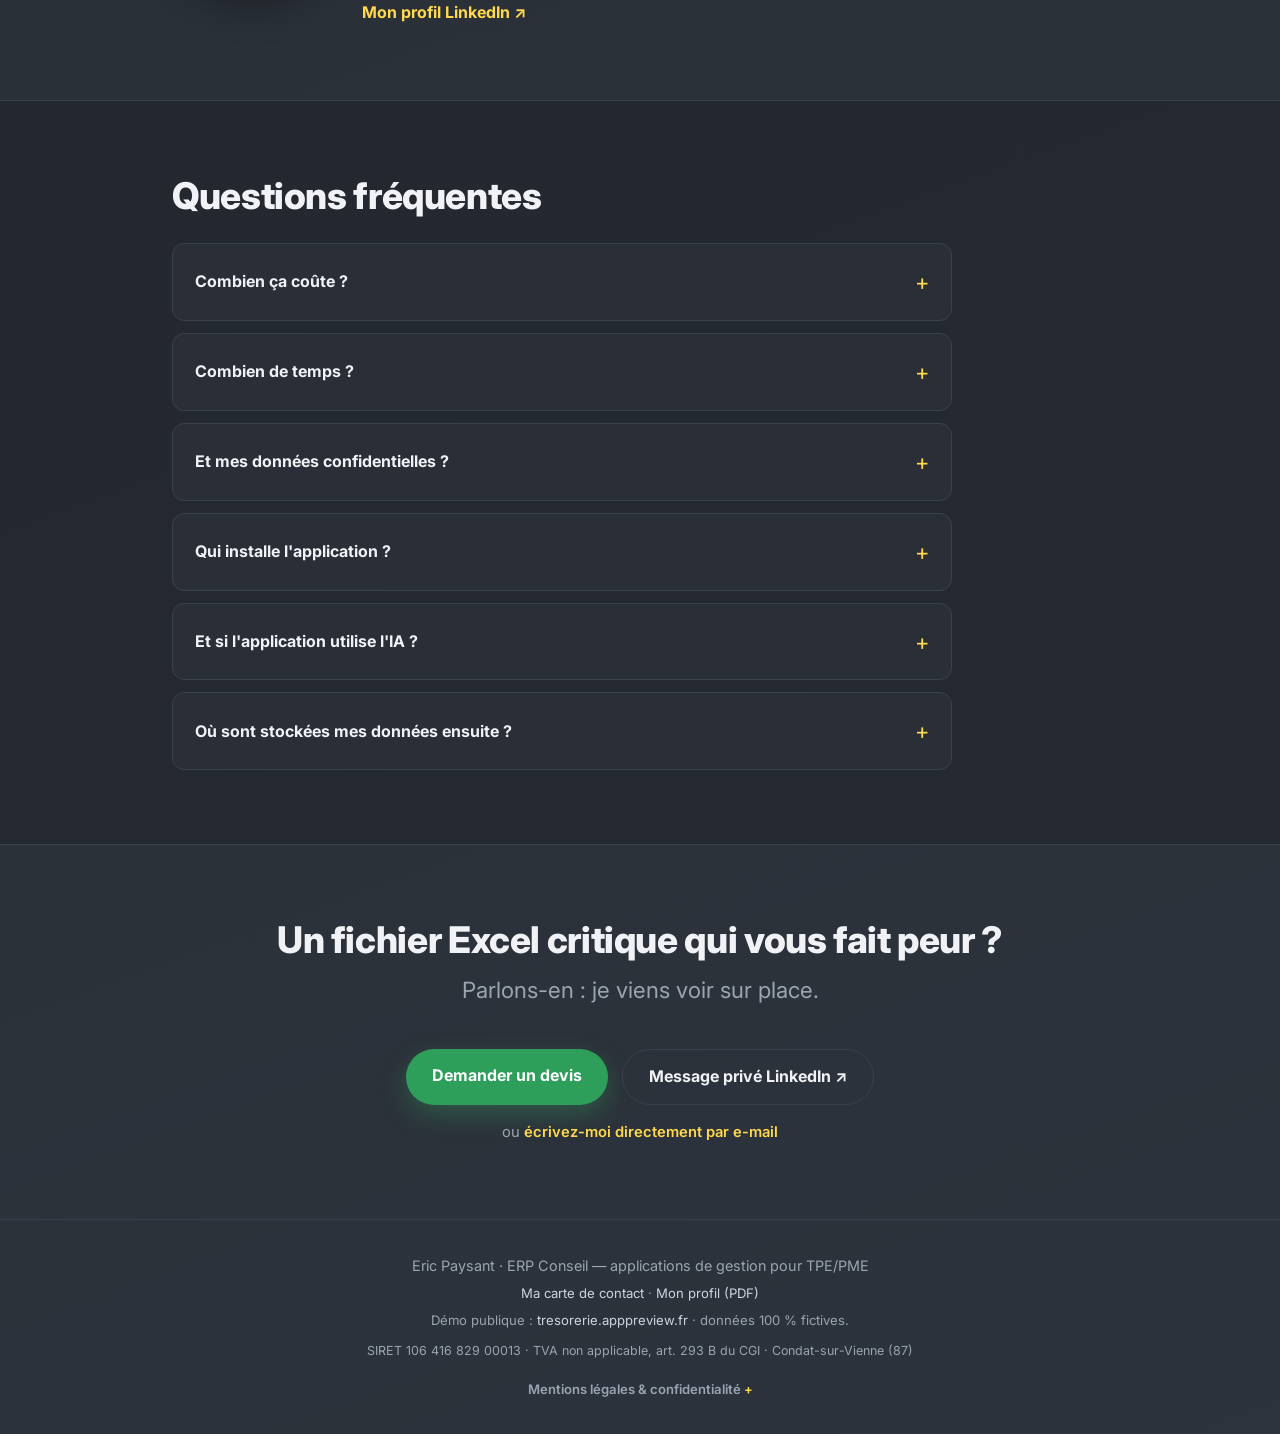
==== commit 5cd63a5d: "fix(site): plus de durée annoncée pour la première visite, sur place et non facturée Co-Authored-By:" ====
--- a/index.html
+++ b/index.html
@@ -48,7 +48,6 @@
         <a href="#accueil" class="nav-logo">Eric Paysant<span class="dot">.</span></a>
         <nav class="nav-links">
             <a href="#cas">Étude de cas</a>
-            <a href="#fds">FDS → Seirich</a>
             <a href="#methode">Comment ça marche</a>
             <a href="#confidentialite">Confidentialité</a>
             <a href="#apropos">Qui je suis</a>
@@ -135,45 +134,6 @@
         </div>
     </section>
 
-    <!-- ============ 3 bis. FDS → SEIRICH ============ -->
-    <section class="section" id="fds">
-        <div class="wrap">
-            <p class="eyebrow">Deuxième réalisation · produit en cours</p>
-            <h2>FDS → Seirich : les fiches de données de sécurité enfin tenues à jour</h2>
-            <p class="section-intro">Pour les responsables Qualité et HSE : chaque produit chimique de l'atelier doit avoir sa fiche de données de sécurité (FDS) à jour, et tout doit remonter dans Seirich, l'outil de l'INRS. Au quotidien, c'est une liste Excel, des PDF reçus par mail et des relances oubliées.</p>
-
-            <div class="ba-grid">
-                <div class="ba-card ba-before">
-                    <h3>Avant — une liste, des mails, des PDF</h3>
-                    <ul>
-                        <li>La liste des produits vit dans Excel</li>
-                        <li>Les FDS arrivent par mail et sont rangées à la main</li>
-                        <li>Lesquelles sont à jour ? Personne ne sait vraiment</li>
-                        <li>Les relances fournisseurs se font de mémoire</li>
-                        <li>Tout est ressaisi dans Seirich</li>
-                    </ul>
-                </div>
-                <div class="ba-card ba-after">
-                    <h3>Après — l'application</h3>
-                    <ul>
-                        <li>Part de votre liste Excel existante, sans la refaire</li>
-                        <li>Chaque PDF déposé est lu, rapproché du bon produit, renommé, rangé</li>
-                        <li>Pour chaque produit, l'état de sa fiche : à jour, ancienne, à vérifier, absente</li>
-                        <li>Relances fournisseurs préparées, réponses suivies</li>
-                        <li>Registre, substances préoccupantes (SVHC), export prêt pour Seirich</li>
-                        <li><b>Tout tourne sur votre poste : aucune donnée ne sort</b></li>
-                    </ul>
-                </div>
-            </div>
-
-            <div class="center">
-                <a class="btn btn-primary" href="https://fds.apppreview.fr" target="_blank" rel="noopener">Essayer la démo FDS → Seirich ↗</a>
-            </div>
-
-            <p class="fineprint">Entrez en un clic (le compte visiteur est déjà rempli), puis « Découvrir la démo » dans le menu : huit étapes guidées, dix minutes. Données inventées, base remise à zéro chaque nuit. Merci de n'y déposer aucune fiche réelle.</p>
-        </div>
-    </section>
-
     <!-- ============ 4. COMMENT JE TRAVAILLE ============ -->
     <section class="section" id="methode">
         <div class="wrap">
@@ -183,7 +143,7 @@
                     <span class="step-num">1</span>
                     <div>
                         <h3>On regarde votre fichier ensemble</h3>
-                        <p><b>30 min, gratuit.</b> Je vous dis honnêtement si ça vaut le coup… ou si Excel suffit encore.</p>
+                        <p><b>Je viens sur place, sans rien facturer.</b> Je regarde ce qui peut être amélioré, et je vous dis honnêtement si ça vaut le coup… ou si Excel suffit encore.</p>
                     </div>
                 </li>
                 <li>
@@ -288,7 +248,7 @@
             <div class="faq">
                 <details>
                     <summary>Combien ça coûte ?</summary>
-                    <p>Chaque fichier est différent : le diagnostic de 30 minutes est gratuit et je m'engage sur un devis fixe avant de commencer.</p>
+                    <p>Chaque fichier est différent : je viens d'abord voir sur place ce qui peut être amélioré, cette première visite n'est pas facturée, et je m'engage sur un devis fixe avant de commencer.</p>
                 </details>
                 <details>
                     <summary>Combien de temps ?</summary>
@@ -318,7 +278,7 @@
     <section class="section contact" id="contact">
         <div class="wrap center">
             <h2>Un fichier Excel critique qui vous fait peur&nbsp;?</h2>
-            <p class="lead">Parlons-en 30 minutes.</p>
+            <p class="lead">Parlons-en : je viens voir sur place.</p>
             <div class="hero-actions center-actions">
                 <a class="btn btn-primary" href="https://eric8740-stack.github.io/erp-conseil-app/demande.html" target="_blank" rel="noopener">Demander un devis</a>
                 <a class="btn btn-ghost" href="https://www.linkedin.com/in/ericpaysant" target="_blank" rel="noopener">Message privé LinkedIn ↗</a>
@@ -332,7 +292,7 @@
     <footer class="footer">
         <p>Eric Paysant · ERP Conseil — applications de gestion pour TPE/PME</p>
         <p class="footer-fine"><a href="carte/">Ma carte de contact</a> · <a href="carte/profil-eric-paysant.pdf">Mon profil (PDF)</a></p>
-        <p class="footer-fine">Démos publiques : <a href="https://tresorerie.apppreview.fr" target="_blank" rel="noopener">tresorerie.apppreview.fr</a> · <a href="https://fds.apppreview.fr" target="_blank" rel="noopener">fds.apppreview.fr</a> · données 100 % fictives.</p>
+        <p class="footer-fine">Démo publique : <a href="https://tresorerie.apppreview.fr" target="_blank" rel="noopener">tresorerie.apppreview.fr</a> · données 100 % fictives.</p>
         <p class="footer-legal">SIRET 106 416 829 00013 · TVA non applicable, art. 293 B du CGI · Condat-sur-Vienne (87)</p>
 
         <details class="legal">
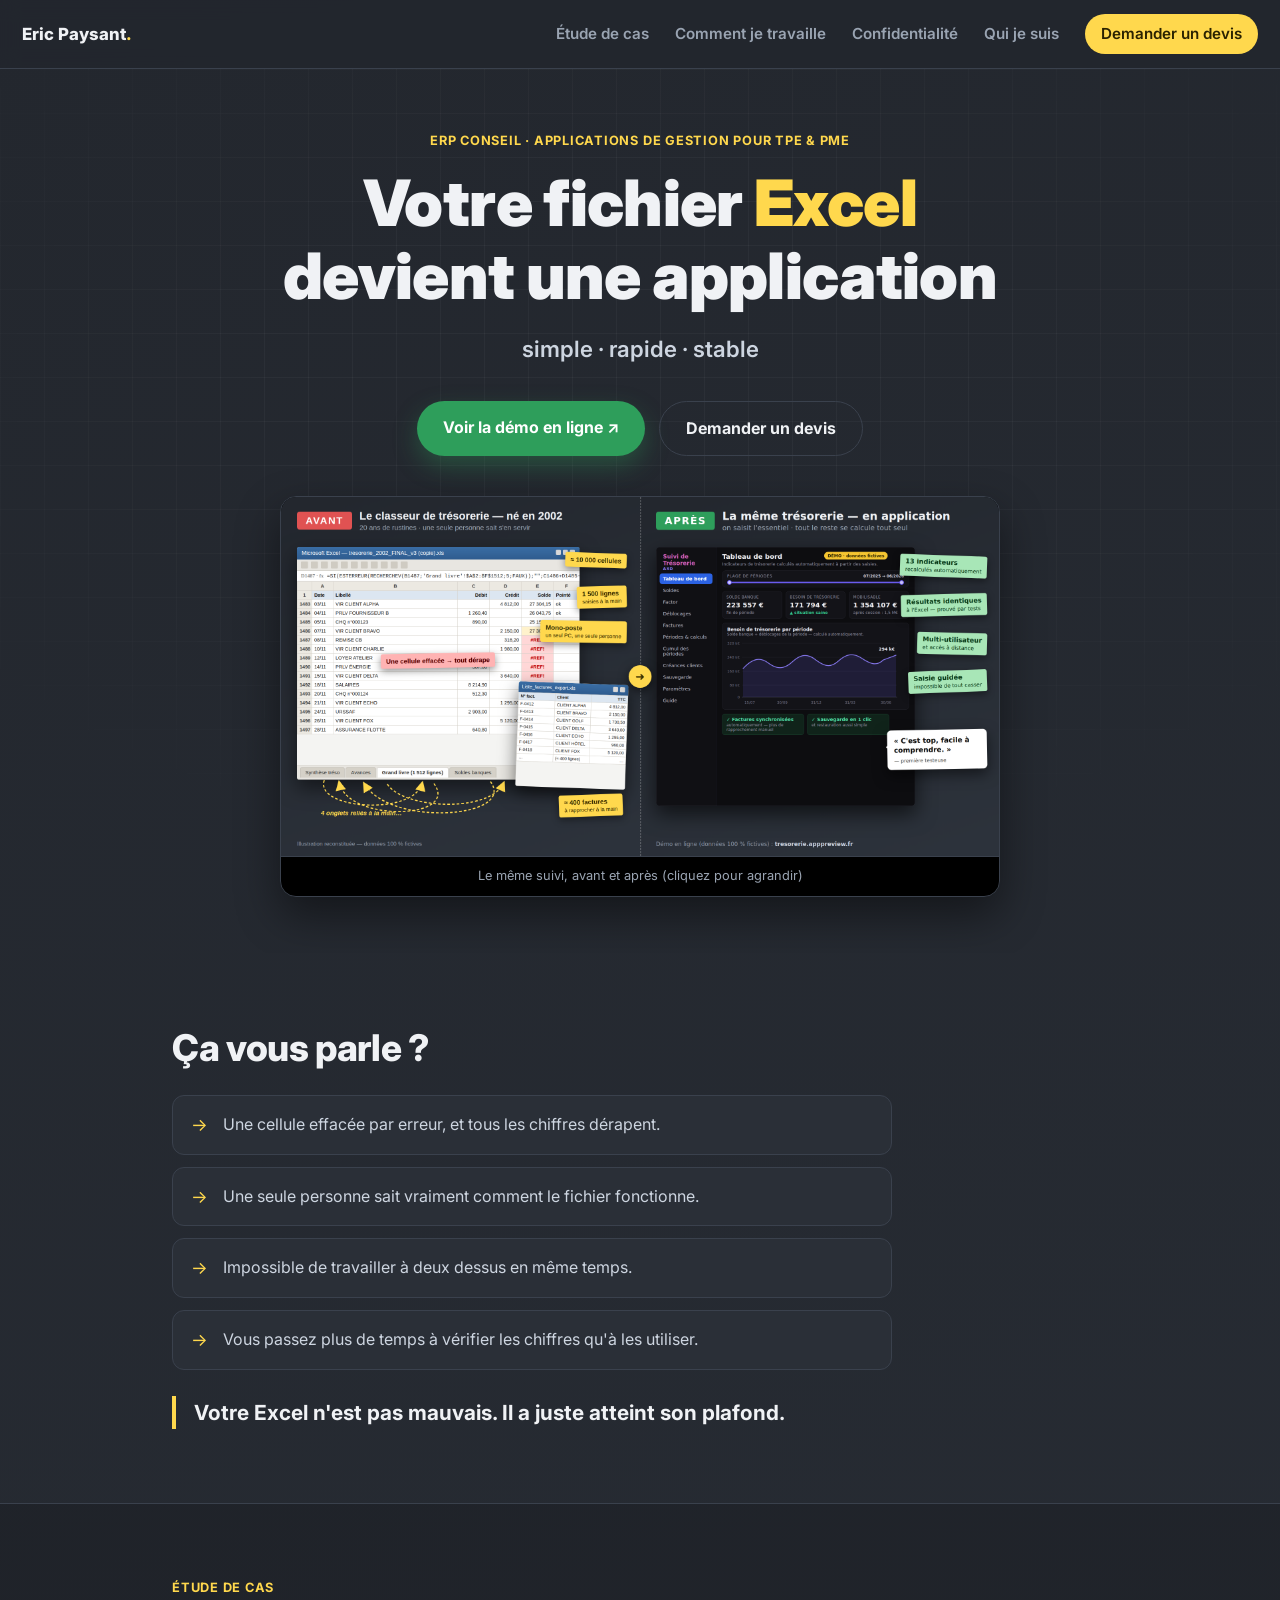
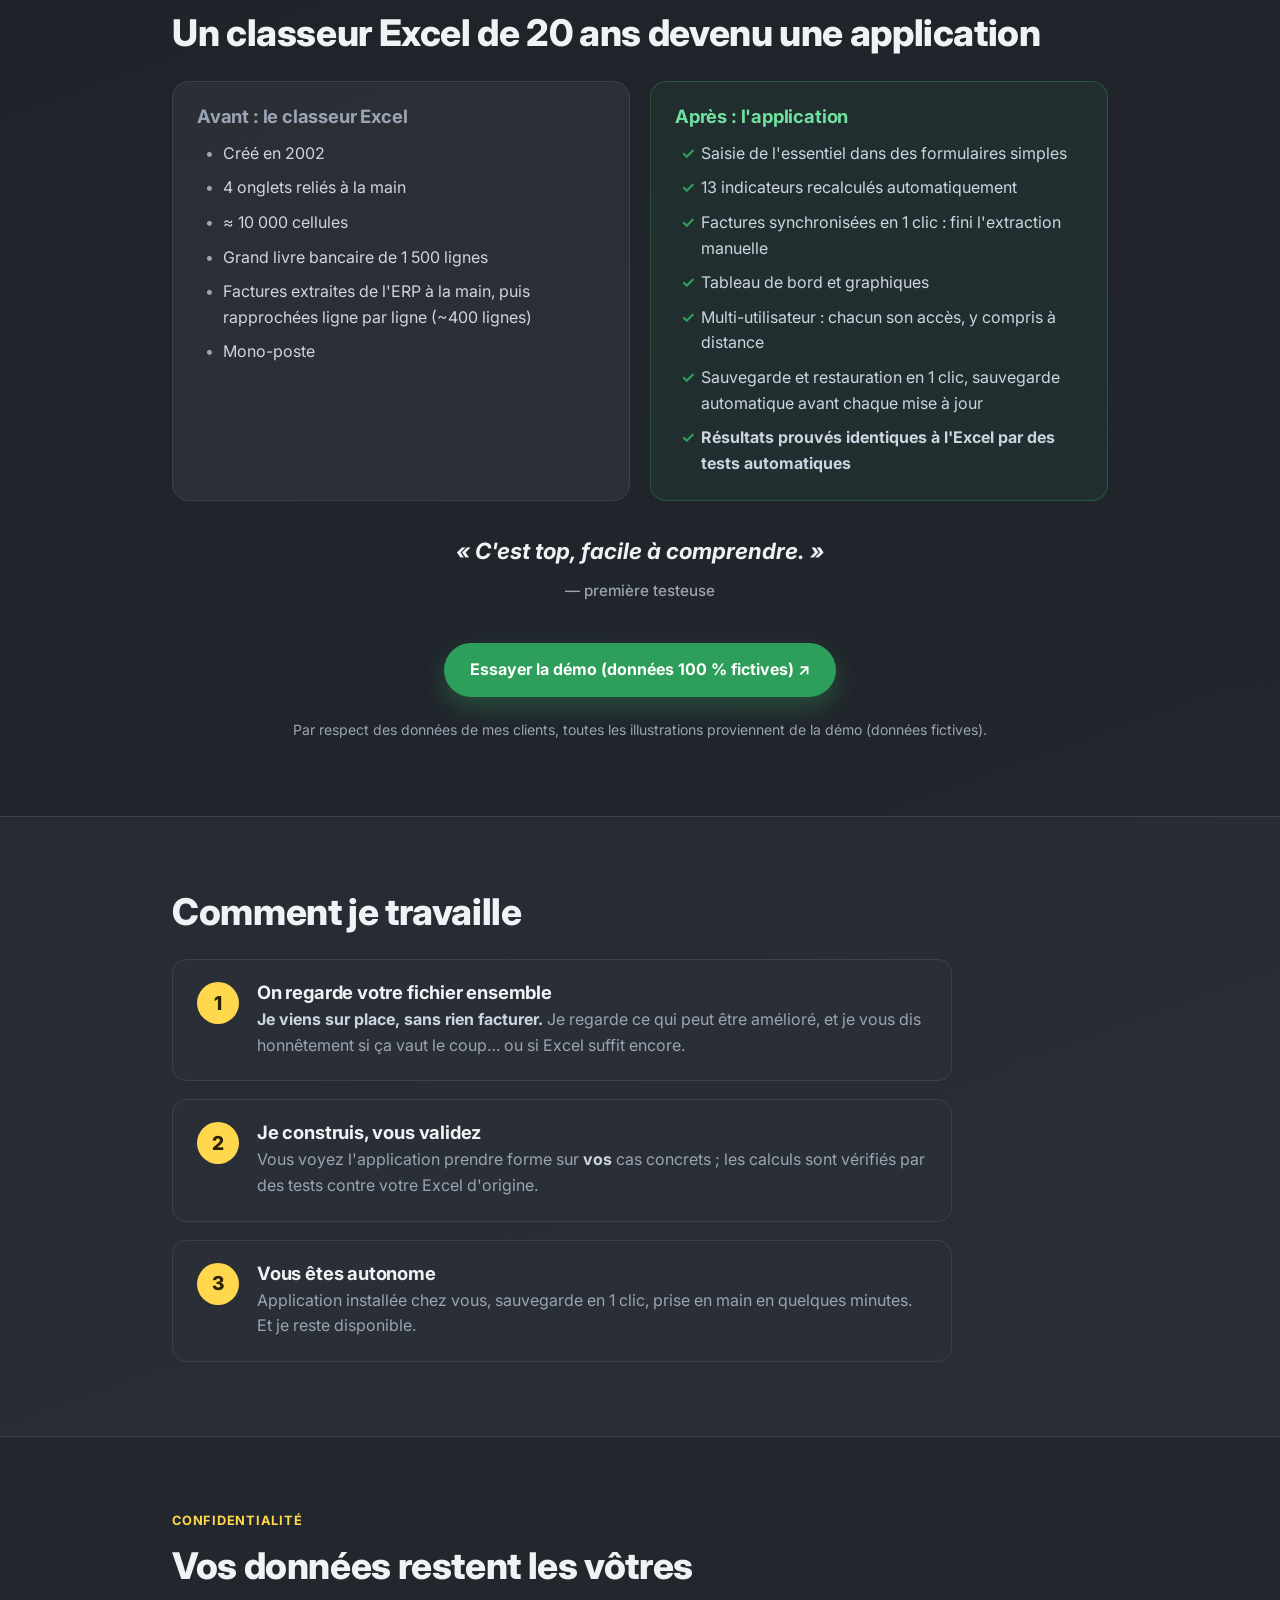
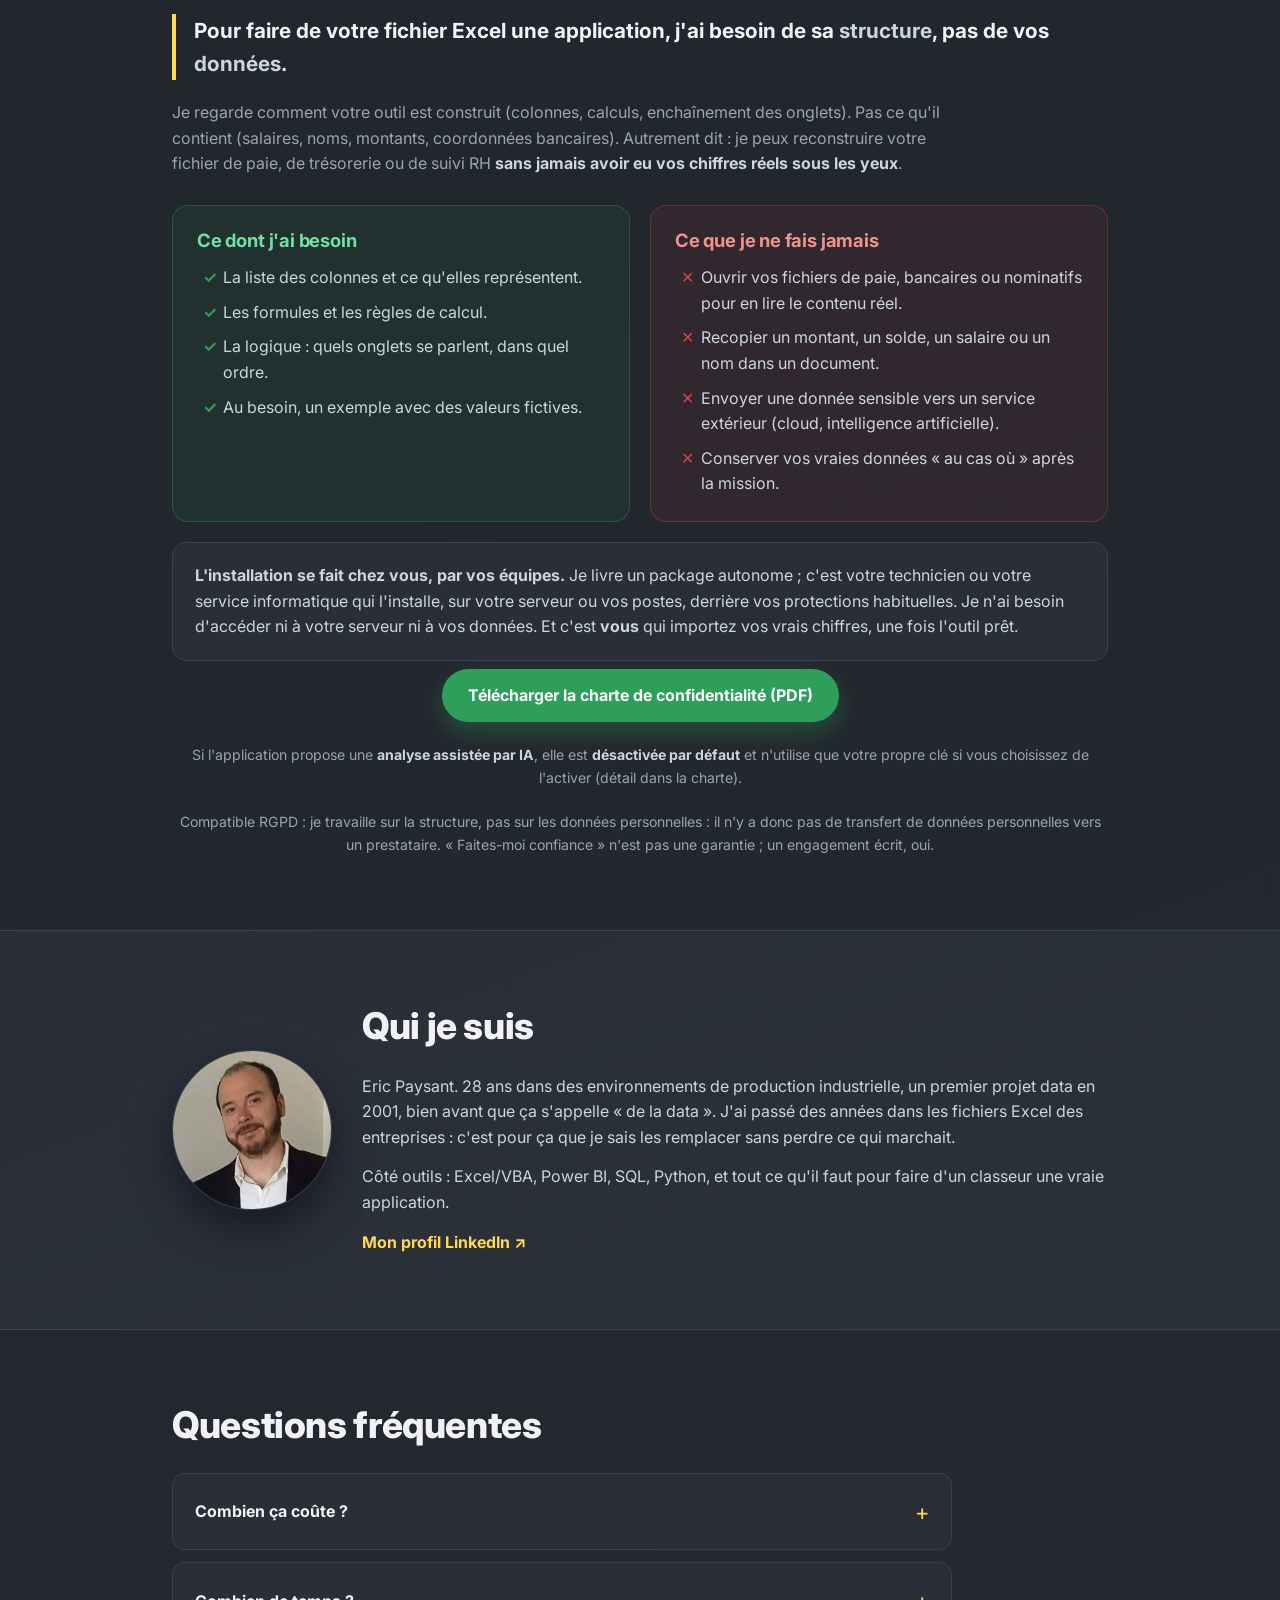
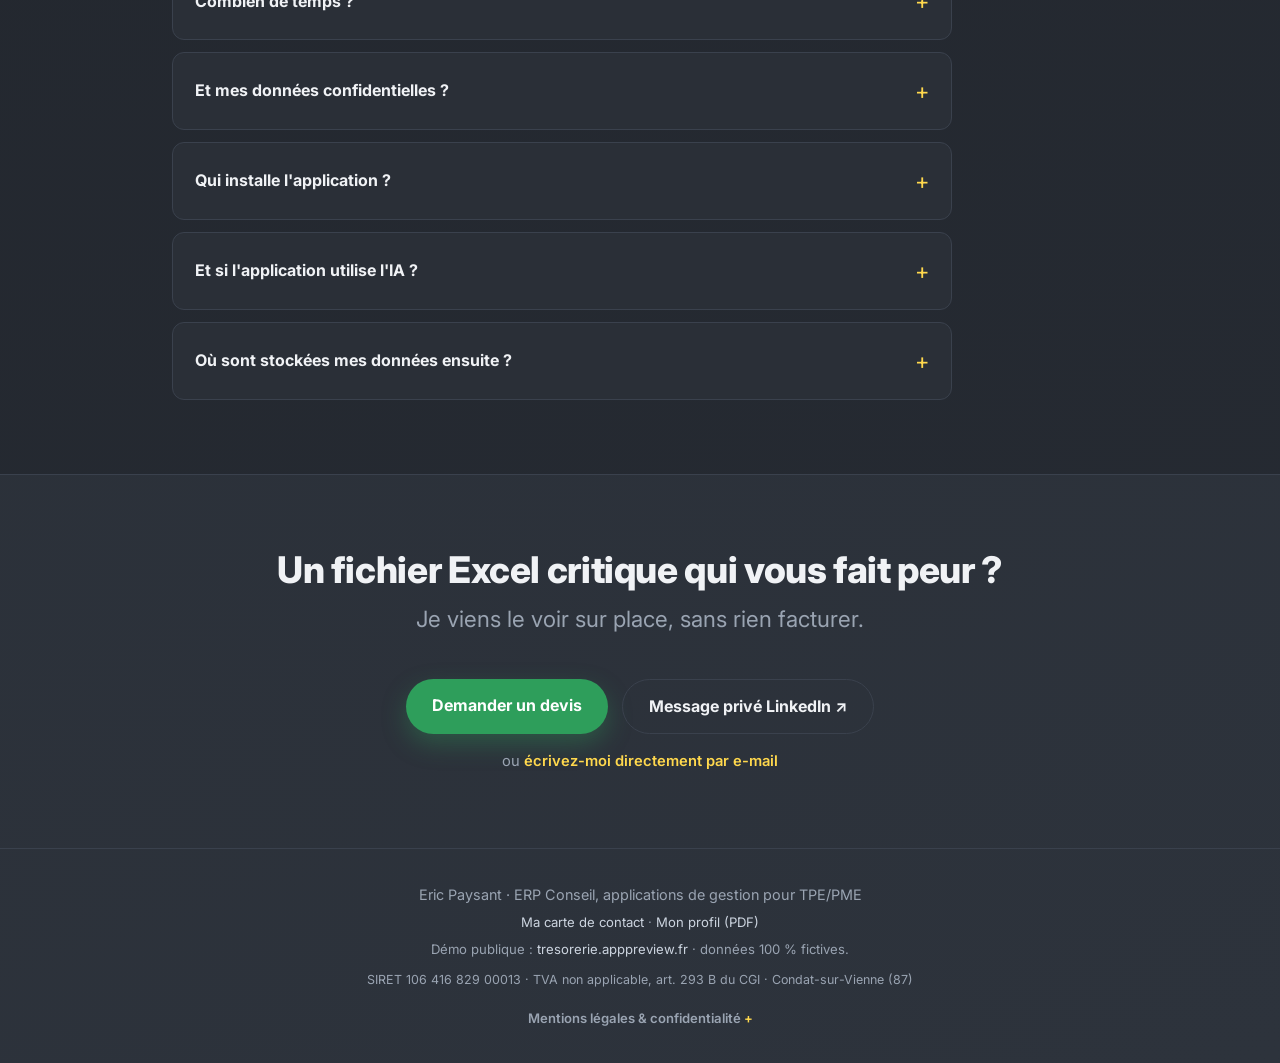
==== commit 6095245b: "feat(site): revue du 26/11 — page allégée, plus d'icônes, affichage sur téléphone - section « Vos ch" ====
--- a/index.html
+++ b/index.html
@@ -3,8 +3,8 @@
 <head>
     <meta charset="UTF-8">
     <meta name="viewport" content="width=device-width, initial-scale=1.0">
-    <title>Votre fichier Excel devient une application · ERP Conseil — applications de gestion pour TPE/PME</title>
-    <meta name="description" content="Je transforme votre fichier Excel en application simple, rapide et stable pour TPE/PME. Étude de cas : un Excel de trésorerie de 20 ans devenu une application de gestion. Démo en ligne, données fictives.">
+    <title>Votre fichier Excel devient une application · ERP Conseil, applications de gestion pour TPE/PME</title>
+    <meta name="description" content="Votre fichier Excel devient une application simple, rapide et stable, pour TPE/PME. Étude de cas : un Excel de trésorerie de 20 ans devenu une application de gestion. Démo en ligne, données fictives.">
 
     <!-- Open Graph -->
     <meta property="og:title" content="Votre fichier Excel devient une application">
@@ -27,7 +27,7 @@
       "description": "Transformation de fichiers Excel métier en applications de gestion simples, rapides et stables pour TPE/PME. Data analytics, Power BI, automatisation.",
       "url": "https://eric8740-stack.github.io/erp-conseil/",
       "image": "https://eric8740-stack.github.io/erp-conseil/images/og-image.png",
-      "email": "eric.paysant@outlook.fr",
+      "email": "eric@ericpaysant.fr",
       "telephone": "+33621849054",
       "address": { "@type": "PostalAddress", "addressLocality": "Condat-sur-Vienne", "postalCode": "87920", "addressRegion": "Haute-Vienne", "addressCountry": "FR" },
       "areaServed": "Limoges et Haute-Vienne, intervention à distance partout en France",
@@ -48,7 +48,7 @@
         <a href="#accueil" class="nav-logo">Eric Paysant<span class="dot">.</span></a>
         <nav class="nav-links">
             <a href="#cas">Étude de cas</a>
-            <a href="#methode">Comment ça marche</a>
+            <a href="#methode">Comment je travaille</a>
             <a href="#confidentialite">Confidentialité</a>
             <a href="#apropos">Qui je suis</a>
             <a href="https://eric8740-stack.github.io/erp-conseil-app/demande.html" target="_blank" rel="noopener" class="nav-cta">Demander un devis</a>
@@ -63,14 +63,15 @@
         <div class="hero-inner">
             <p class="kicker">ERP Conseil · applications de gestion pour TPE &amp; PME</p>
             <h1>Votre fichier <span class="hl">Excel</span><br>devient une application</h1>
-            <p class="lead"><b>simple · rapide · stable</b> — pour TPE &amp; PME</p>
+            <p class="lead"><b>simple · rapide · stable</b></p>
             <div class="hero-actions">
                 <a class="btn btn-primary" href="https://tresorerie.apppreview.fr" target="_blank" rel="noopener">Voir la démo en ligne ↗</a>
                 <a class="btn btn-ghost" href="https://eric8740-stack.github.io/erp-conseil-app/demande.html" target="_blank" rel="noopener">Demander un devis</a>
             </div>
             <a class="hero-visual" href="images/avant-apres.png" target="_blank" rel="noopener" title="Cliquez pour agrandir">
-                <img src="images/avant-apres.png" alt="Avant / après : un classeur Excel fragile transformé en application de gestion">
-                <span class="hero-visual-cap">Le même suivi, avant / après — cliquez pour agrandir</span>
+                <span class="hv-vue"><img src="images/avant-apres.png" alt="Avant et après : un classeur Excel fragile devenu une application de gestion"></span>
+                <span class="hv-vue hv-apres" aria-hidden="true"><img src="images/avant-apres.png" alt=""></span>
+                <span class="hero-visual-cap">Le même suivi, avant et après (cliquez pour agrandir)</span>
             </a>
         </div>
     </section>
@@ -97,7 +98,7 @@
 
             <div class="ba-grid">
                 <div class="ba-card ba-before">
-                    <h3>Avant — le classeur Excel</h3>
+                    <h3>Avant : le classeur Excel</h3>
                     <ul>
                         <li>Créé en 2002</li>
                         <li>4 onglets reliés à la main</li>
@@ -108,26 +109,26 @@
                     </ul>
                 </div>
                 <div class="ba-card ba-after">
-                    <h3>Après — l'application</h3>
+                    <h3>Après : l'application</h3>
                     <ul>
                         <li>Saisie de l'essentiel dans des formulaires simples</li>
                         <li>13 indicateurs recalculés automatiquement</li>
-                        <li>Factures synchronisées en 1 clic — fini l'extraction manuelle</li>
+                        <li>Factures synchronisées en 1 clic : fini l'extraction manuelle</li>
                         <li>Tableau de bord et graphiques</li>
-                        <li>Multi-utilisateur, accès à distance</li>
-                        <li>Sauvegarde / restauration en 1 clic</li>
+                        <li>Multi-utilisateur : chacun son accès, y compris à distance</li>
+                        <li>Sauvegarde et restauration en 1 clic, sauvegarde automatique avant chaque mise à jour</li>
                         <li><b>Résultats prouvés identiques à l'Excel par des tests automatiques</b></li>
                     </ul>
                 </div>
             </div>
 
             <blockquote class="quote">
-                « C'est top, facile à comprendre. »
+                «&nbsp;C'est top, facile à comprendre.&nbsp;»
                 <cite>— première testeuse</cite>
             </blockquote>
 
             <div class="center">
-                <a class="btn btn-primary" href="https://tresorerie.apppreview.fr" target="_blank" rel="noopener">Essayer la démo — données 100 % fictives ↗</a>
+                <a class="btn btn-primary" href="https://tresorerie.apppreview.fr" target="_blank" rel="noopener">Essayer la démo (données 100&nbsp;% fictives)&nbsp;↗</a>
             </div>
 
             <p class="fineprint">Par respect des données de mes clients, toutes les illustrations proviennent de la démo (données fictives).</p>
@@ -157,32 +158,19 @@
                     <span class="step-num">3</span>
                     <div>
                         <h3>Vous êtes autonome</h3>
-                        <p>Application installée chez vous, sauvegarde en 1 clic, prise en main en quelques minutes — et je reste disponible.</p>
+                        <p>Application installée chez vous, sauvegarde en 1 clic, prise en main en quelques minutes. Et je reste disponible.</p>
                     </div>
                 </li>
             </ol>
         </div>
     </section>
 
-    <!-- ============ 5. FIABILITÉ ============ -->
-    <section class="section section-alt" id="fiabilite">
-        <div class="wrap">
-            <h2>Vos chiffres, en sécurité</h2>
-            <div class="trust-grid">
-                <div class="trust-card"><span class="ico">🔒</span><p>Sessions sécurisées : chacun son accès.</p></div>
-                <div class="trust-card"><span class="ico">💾</span><p>Sauvegarde et restauration en 1 clic.</p></div>
-                <div class="trust-card"><span class="ico">🛟</span><p>Sauvegarde automatique avant chaque mise à jour.</p></div>
-                <div class="trust-card"><span class="ico">✅</span><p>Calculs vérifiés par des tests automatiques (mêmes données → mêmes résultats que l'Excel).</p></div>
-            </div>
-        </div>
-    </section>
-
     <!-- ============ 5bis. CONFIDENTIALITÉ ============ -->
-    <section class="section" id="confidentialite">
+    <section class="section section-alt" id="confidentialite">
         <div class="wrap">
             <p class="eyebrow">Confidentialité</p>
             <h2>Vos données restent les vôtres</h2>
-            <p class="switch">Pour transformer votre fichier Excel en application, j'ai besoin de sa <b>structure</b> — pas de vos <b>données</b>.</p>
+            <p class="switch">Pour faire de votre fichier Excel une application, j'ai besoin de sa <b>structure</b>, pas de vos <b>données</b>.</p>
             <p class="conf-intro">Je regarde comment votre outil est construit (colonnes, calculs, enchaînement des onglets). Pas ce qu'il contient (salaires, noms, montants, coordonnées bancaires). Autrement dit : je peux reconstruire votre fichier de paie, de trésorerie ou de suivi RH <b>sans jamais avoir eu vos chiffres réels sous les yeux</b>.</p>
 
             <div class="ba-grid conf-grid">
@@ -207,15 +195,14 @@
             </div>
 
             <div class="trust-card conf-install">
-                <span class="ico">🏠</span>
-                <p><b>L'installation se fait chez vous, par vos équipes.</b> Je livre un package autonome ; c'est votre technicien ou votre service informatique qui l'installe, sur votre serveur ou vos postes, derrière vos protections habituelles. Je n'ai besoin d'accéder ni à votre serveur ni à vos données — et c'est <b>vous</b> qui importez vos vrais chiffres, une fois l'outil prêt.</p>
+                <p><b>L'installation se fait chez vous, par vos équipes.</b> Je livre un package autonome ; c'est votre technicien ou votre service informatique qui l'installe, sur votre serveur ou vos postes, derrière vos protections habituelles. Je n'ai besoin d'accéder ni à votre serveur ni à vos données. Et c'est <b>vous</b> qui importez vos vrais chiffres, une fois l'outil prêt.</p>
             </div>
 
             <div class="center">
-                <a class="btn btn-primary" href="charte-confidentialite.pdf" target="_blank" rel="noopener">📄 Télécharger la charte de confidentialité (PDF)</a>
-            </div>
-            <p class="fineprint">Si l'application propose une <b>analyse assistée par IA</b>, elle est <b>désactivée par défaut</b> et n'utilise que votre propre clé si vous choisissez de l'activer — détail dans la charte.</p>
-            <p class="fineprint">Compatible RGPD : je travaille sur la structure, pas sur les données personnelles — il n'y a donc pas de transfert de données personnelles vers un prestataire. « Faites-moi confiance » n'est pas une garantie ; un engagement écrit, oui.</p>
+                <a class="btn btn-primary" href="charte-confidentialite.pdf" target="_blank" rel="noopener">Télécharger la charte de confidentialité (PDF)</a>
+            </div>
+            <p class="fineprint">Si l'application propose une <b>analyse assistée par IA</b>, elle est <b>désactivée par défaut</b> et n'utilise que votre propre clé si vous choisissez de l'activer (détail dans la charte).</p>
+            <p class="fineprint">Compatible RGPD : je travaille sur la structure, pas sur les données personnelles : il n'y a donc pas de transfert de données personnelles vers un prestataire. « Faites-moi confiance » n'est pas une garantie ; un engagement écrit, oui.</p>
         </div>
     </section>
 
@@ -234,8 +221,8 @@
             <div class="about-photo"><img src="images/photo-eric.jpg" alt="Eric Paysant"></div>
             <div class="about-text">
                 <h2>Qui je suis</h2>
-                <p>Eric Paysant. 28 ans dans des environnements de production industrielle, un premier projet data en 2001 — bien avant que ça s'appelle « de la data ». J'ai passé des années DANS les fichiers Excel des entreprises : c'est pour ça que je sais les remplacer sans perdre ce qui marchait.</p>
-                <p>Côté outils : Excel/VBA, Power BI, SQL, Python — et tout ce qu'il faut pour faire d'un classeur une vraie application.</p>
+                <p>Eric Paysant. 28 ans dans des environnements de production industrielle, un premier projet data en 2001, bien avant que ça s'appelle « de la data ». J'ai passé des années dans les fichiers Excel des entreprises : c'est pour ça que je sais les remplacer sans perdre ce qui marchait.</p>
+                <p>Côté outils : Excel/VBA, Power BI, SQL, Python, et tout ce qu'il faut pour faire d'un classeur une vraie application.</p>
                 <a class="link-linkedin" href="https://www.linkedin.com/in/ericpaysant" target="_blank" rel="noopener">Mon profil LinkedIn ↗</a>
             </div>
         </div>
@@ -260,11 +247,11 @@
                 </details>
                 <details>
                     <summary>Qui installe l'application ?</summary>
-                    <p>Vos équipes. Je livre un package autonome ; votre technicien ou votre service informatique l'installe sur votre serveur ou vos postes, derrière vos protections habituelles — je n'ai pas besoin d'y accéder. Pas de service informatique ? Je peux accompagner l'installation, sous votre contrôle, sans copier vos données.</p>
+                    <p>Vos équipes. Je livre un package autonome ; votre technicien ou votre service informatique l'installe sur votre serveur ou vos postes, derrière vos protections habituelles : je n'ai pas besoin d'y accéder. Pas de service informatique ? Je peux accompagner l'installation, sous votre contrôle, sans copier vos données.</p>
                 </details>
                 <details>
                     <summary>Et si l'application utilise l'IA ?</summary>
-                    <p>La fonction d'analyse assistée par IA est <b>optionnelle et désactivée par défaut</b> : l'application fonctionne à 100 % chez vous, hors ligne, sans elle. Si vous l'activez, elle utilise <b>votre propre clé</b>, et l'IA ne voit que ce que l'application lui transmet pour l'analyse que vous lancez — jamais le reste de vos fichiers, ni votre serveur. Le fournisseur d'IA <b>n'entraîne pas ses modèles sur vos données</b>, ne les conserve pas par défaut, et une option « zéro rétention » est disponible sur demande.</p>
+                    <p>La fonction d'analyse assistée par IA est <b>optionnelle et désactivée par défaut</b> : l'application fonctionne à 100 % chez vous, hors ligne, sans elle. Si vous l'activez, elle utilise <b>votre propre clé</b>, et l'IA ne voit que ce que l'application lui transmet pour l'analyse que vous lancez, jamais le reste de vos fichiers, ni votre serveur. Le fournisseur d'IA <b>n'entraîne pas ses modèles sur vos données</b>, ne les conserve pas par défaut, et une option « zéro rétention » est disponible sur demande.</p>
                 </details>
                 <details>
                     <summary>Où sont stockées mes données ensuite ?</summary>
@@ -278,19 +265,19 @@
     <section class="section contact" id="contact">
         <div class="wrap center">
             <h2>Un fichier Excel critique qui vous fait peur&nbsp;?</h2>
-            <p class="lead">Parlons-en : je viens voir sur place.</p>
+            <p class="lead">Je viens le voir sur place, sans rien facturer.</p>
             <div class="hero-actions center-actions">
                 <a class="btn btn-primary" href="https://eric8740-stack.github.io/erp-conseil-app/demande.html" target="_blank" rel="noopener">Demander un devis</a>
                 <a class="btn btn-ghost" href="https://www.linkedin.com/in/ericpaysant" target="_blank" rel="noopener">Message privé LinkedIn ↗</a>
             </div>
-            <p class="contact-alt">ou <a href="mailto:eric.paysant@outlook.fr?subject=Mon%20fichier%20Excel%20%E2%80%94%20demande%20de%20diagnostic">écrivez-moi directement par e-mail</a></p>
+            <p class="contact-alt">ou <a href="mailto:eric@ericpaysant.fr?subject=Mon%20fichier%20Excel">écrivez-moi directement par e-mail</a></p>
         </div>
     </section>
 
     </main>
 
     <footer class="footer">
-        <p>Eric Paysant · ERP Conseil — applications de gestion pour TPE/PME</p>
+        <p>Eric Paysant · ERP Conseil, applications de gestion pour TPE/PME</p>
         <p class="footer-fine"><a href="carte/">Ma carte de contact</a> · <a href="carte/profil-eric-paysant.pdf">Mon profil (PDF)</a></p>
         <p class="footer-fine">Démo publique : <a href="https://tresorerie.apppreview.fr" target="_blank" rel="noopener">tresorerie.apppreview.fr</a> · données 100 % fictives.</p>
         <p class="footer-legal">SIRET 106 416 829 00013 · TVA non applicable, art. 293 B du CGI · Condat-sur-Vienne (87)</p>
@@ -298,12 +285,12 @@
         <details class="legal">
             <summary>Mentions légales &amp; confidentialité</summary>
             <div class="legal-body">
-                <p><b>Éditeur du site</b> — Eric Paysant, entrepreneur individuel exerçant sous le nom commercial <b>ERP&nbsp;Conseil</b>. Siège : 87920 Condat-sur-Vienne, France. SIRET : <b>106&nbsp;416&nbsp;829&nbsp;00013</b>. Directeur de la publication : Eric Paysant. Contact : <a href="mailto:eric.paysant@outlook.fr">eric.paysant@outlook.fr</a> · 06&nbsp;21&nbsp;84&nbsp;90&nbsp;54.</p>
-                <p><b>TVA</b> — TVA non applicable, article 293&nbsp;B du Code général des impôts (franchise en base).</p>
-                <p><b>Assurance</b> — responsabilité civile professionnelle souscrite auprès de Hiscox (via Orus), garantie monde entier hors États-Unis et Canada.</p>
-                <p><b>Hébergement</b> — GitHub Pages, GitHub Inc., 88 Colin P. Kelly Jr. Street, San Francisco, CA 94107, États-Unis.</p>
-                <p><b>Données personnelles</b> — ce site ne dépose aucun cookie et ne collecte aucune donnée nominative. La mesure d'audience est assurée par GoatCounter, sans cookie ni traçage individuel. Pour les données confiées dans le cadre d'une mission, voir la <a href="charte-confidentialite.pdf" target="_blank" rel="noopener">charte de confidentialité</a>. Droits d'accès, de rectification et d'effacement : par e-mail à l'adresse ci-dessus.</p>
-                <p><b>Propriété intellectuelle</b> — les contenus, visuels et captures de ce site sont la propriété d'Eric Paysant. Les illustrations proviennent d'une démonstration à données fictives ; aucune donnée client réelle n'y figure.</p>
+                <p><b>Éditeur du site</b> : Eric Paysant, entrepreneur individuel exerçant sous le nom commercial <b>ERP&nbsp;Conseil</b>. Siège : 87920 Condat-sur-Vienne, France. SIRET : <b>106&nbsp;416&nbsp;829&nbsp;00013</b>. Directeur de la publication : Eric Paysant. Contact : <a href="mailto:eric@ericpaysant.fr">eric@ericpaysant.fr</a> · 06&nbsp;21&nbsp;84&nbsp;90&nbsp;54.</p>
+                <p><b>TVA</b> : TVA non applicable, article 293&nbsp;B du Code général des impôts (franchise en base).</p>
+                <p><b>Assurance</b> : responsabilité civile professionnelle souscrite auprès de Hiscox (via Orus), garantie monde entier hors États-Unis et Canada.</p>
+                <p><b>Hébergement</b> : GitHub Pages, GitHub Inc., 88 Colin P. Kelly Jr. Street, San Francisco, CA 94107, États-Unis.</p>
+                <p><b>Données personnelles</b> : ce site ne dépose aucun cookie et ne collecte aucune donnée nominative. La mesure d'audience est assurée par GoatCounter, sans cookie ni traçage individuel. Pour les données confiées dans le cadre d'une mission, voir la <a href="charte-confidentialite.pdf" target="_blank" rel="noopener">charte de confidentialité</a>. Droits d'accès, de rectification et d'effacement : par e-mail à l'adresse ci-dessus.</p>
+                <p><b>Propriété intellectuelle</b> : les contenus, visuels et captures de ce site sont la propriété d'Eric Paysant. Les illustrations proviennent d'une démonstration à données fictives ; aucune donnée client réelle n'y figure.</p>
             </div>
         </details>
     </footer>
--- a/style.css
+++ b/style.css
@@ -38,7 +38,7 @@
 
 /* ---------- Layout ---------- */
 .wrap { max-width: var(--wrap); margin: 0 auto; padding: 0 22px; }
-.section { padding: 74px 0; }
+.section { padding: 74px 0; scroll-margin-top: 60px; }
 .section-alt { background: rgba(0,0,0,.16); border-block: 1px solid var(--line); }
 .center { text-align: center; }
 
@@ -95,6 +95,8 @@
 }
 .hero-visual:hover { transform: translateY(-3px); border-color: rgba(255,216,77,.45); }
 .hero-visual img { width: 100%; display: block; }
+.hv-vue { display: block; }
+.hv-apres { display: none; }
 .hero-visual-cap {
   display: block; padding: 9px 12px; font-size: .8rem; color: var(--muted);
   background: rgba(0,0,0,.35); border-top: 1px solid var(--line);
@@ -127,7 +129,7 @@
   color: var(--muted-2);
 }
 .pain-list li::before {
-  content: "⚠"; position: absolute; left: 18px; top: 15px;
+  content: "→"; position: absolute; left: 18px; top: 15px;
   color: var(--yellow); font-size: 1.1rem;
 }
 .switch {
@@ -162,7 +164,6 @@
 }
 .center .btn { margin-top: 8px; }
 .fineprint { margin-top: 22px; text-align: center; color: var(--muted); font-size: .88rem; }
-.section-intro { max-width: 780px; margin: -8px 0 26px; color: var(--muted-2); font-size: 1.05rem; line-height: 1.6; }
 
 /* ---------- ÉTAPES ---------- */
 .steps { list-style: none; display: grid; gap: 18px; max-width: 780px; }
@@ -179,12 +180,10 @@
 .steps p { color: var(--muted); }
 
 /* ---------- FIABILITÉ ---------- */
-.trust-grid { display: grid; gap: 16px; grid-template-columns: 1fr; }
 .trust-card {
   display: flex; gap: 14px; align-items: flex-start;
   background: var(--panel); border: 1px solid var(--line); border-radius: 14px; padding: 20px 22px;
 }
-.trust-card .ico { font-size: 1.5rem; line-height: 1.2; }
 .trust-card p { color: var(--muted-2); }
 
 /* ---------- CONFIDENTIALITÉ ---------- */
@@ -194,7 +193,6 @@
 .ba-never h3 { color: #f0938c; }
 .ba-never li::before { content: "✕"; position: absolute; left: 6px; color: #d0473f; font-weight: 700; }
 .conf-install { margin-top: 20px; }
-.conf-install .ico { font-size: 1.7rem; }
 
 /* ---------- QUI JE SUIS ---------- */
 .about { display: grid; gap: 30px; grid-template-columns: 1fr; align-items: center; }
@@ -276,7 +274,6 @@
 @media (min-width: 720px) {
   .ba-grid { grid-template-columns: 1fr 1fr; }
   .avis-grid { grid-template-columns: 1fr 1fr 1fr; }
-  .trust-grid { grid-template-columns: 1fr 1fr; }
   .about { grid-template-columns: 160px 1fr; }
   .about-photo { width: 160px; height: 160px; }
 }
@@ -284,4 +281,13 @@
 @media (max-width: 640px) {
   .nav-links a:not(.nav-cta) { display: none; }
   .section { padding: 56px 0; }
-}
+  .btn { white-space: normal; text-align: center; }
+  .hero-actions { flex-direction: column; align-items: stretch; }
+  .hv-vue { overflow: hidden; }
+  .hv-vue img { width: 200%; max-width: none; }
+  .hv-apres { display: block; border-top: 1px solid var(--line); }
+  .hv-apres img { margin-left: -100%; }
+  .ba-card { padding: 20px 18px; }
+  .steps li { padding: 18px; gap: 14px; }
+  .quote { font-size: 1.25rem; }
+}
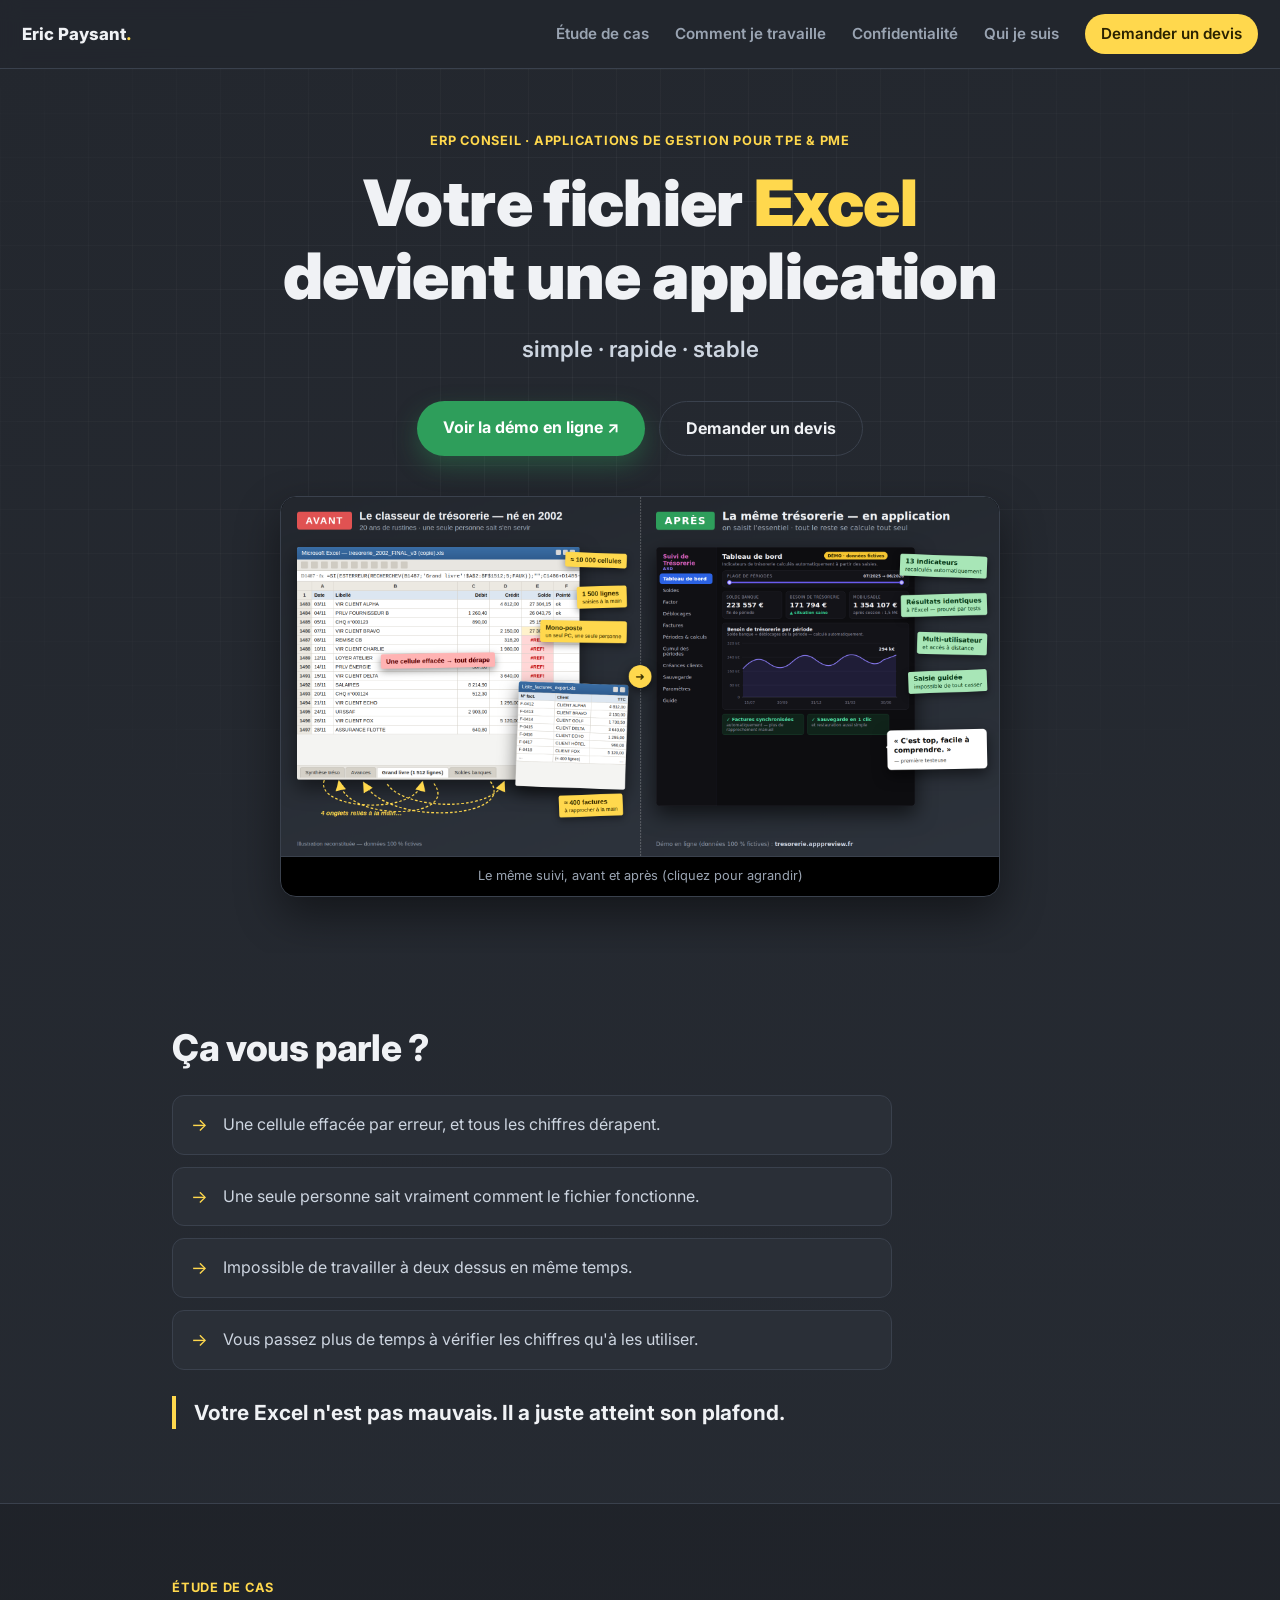
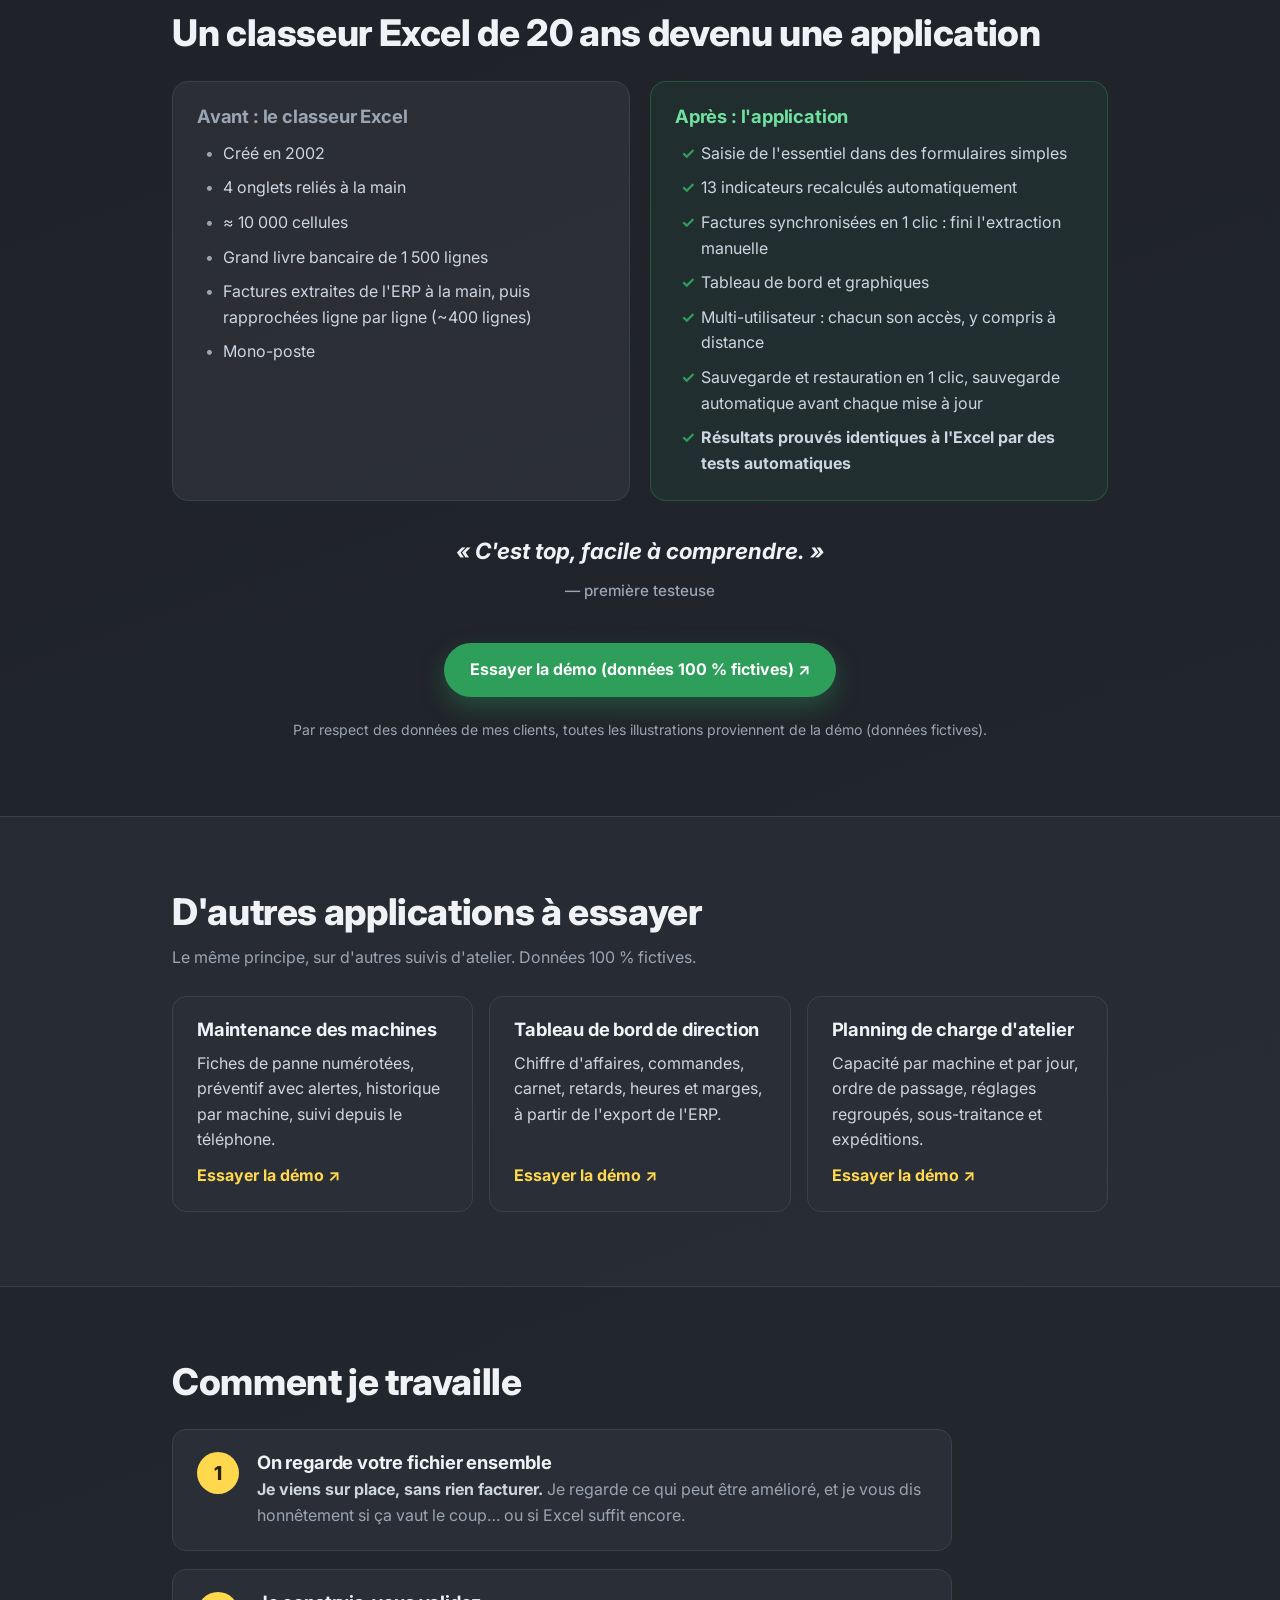
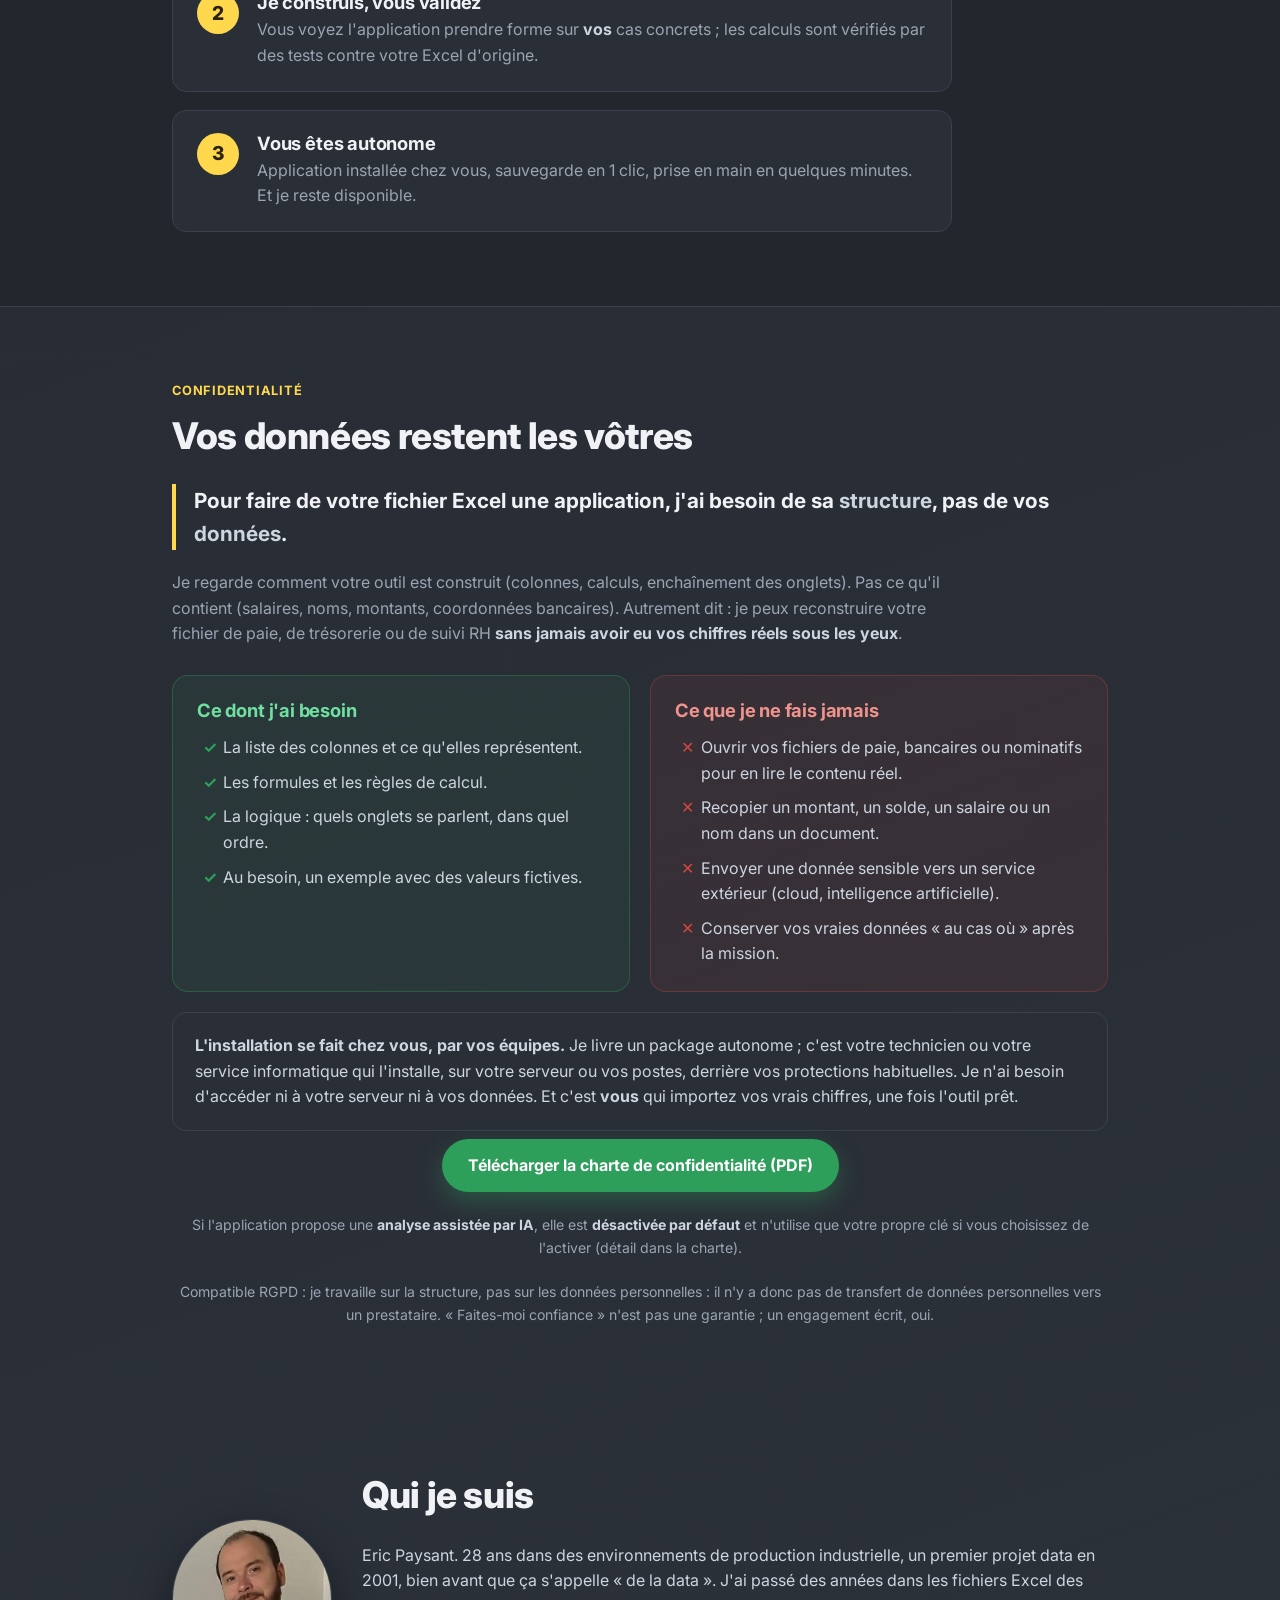
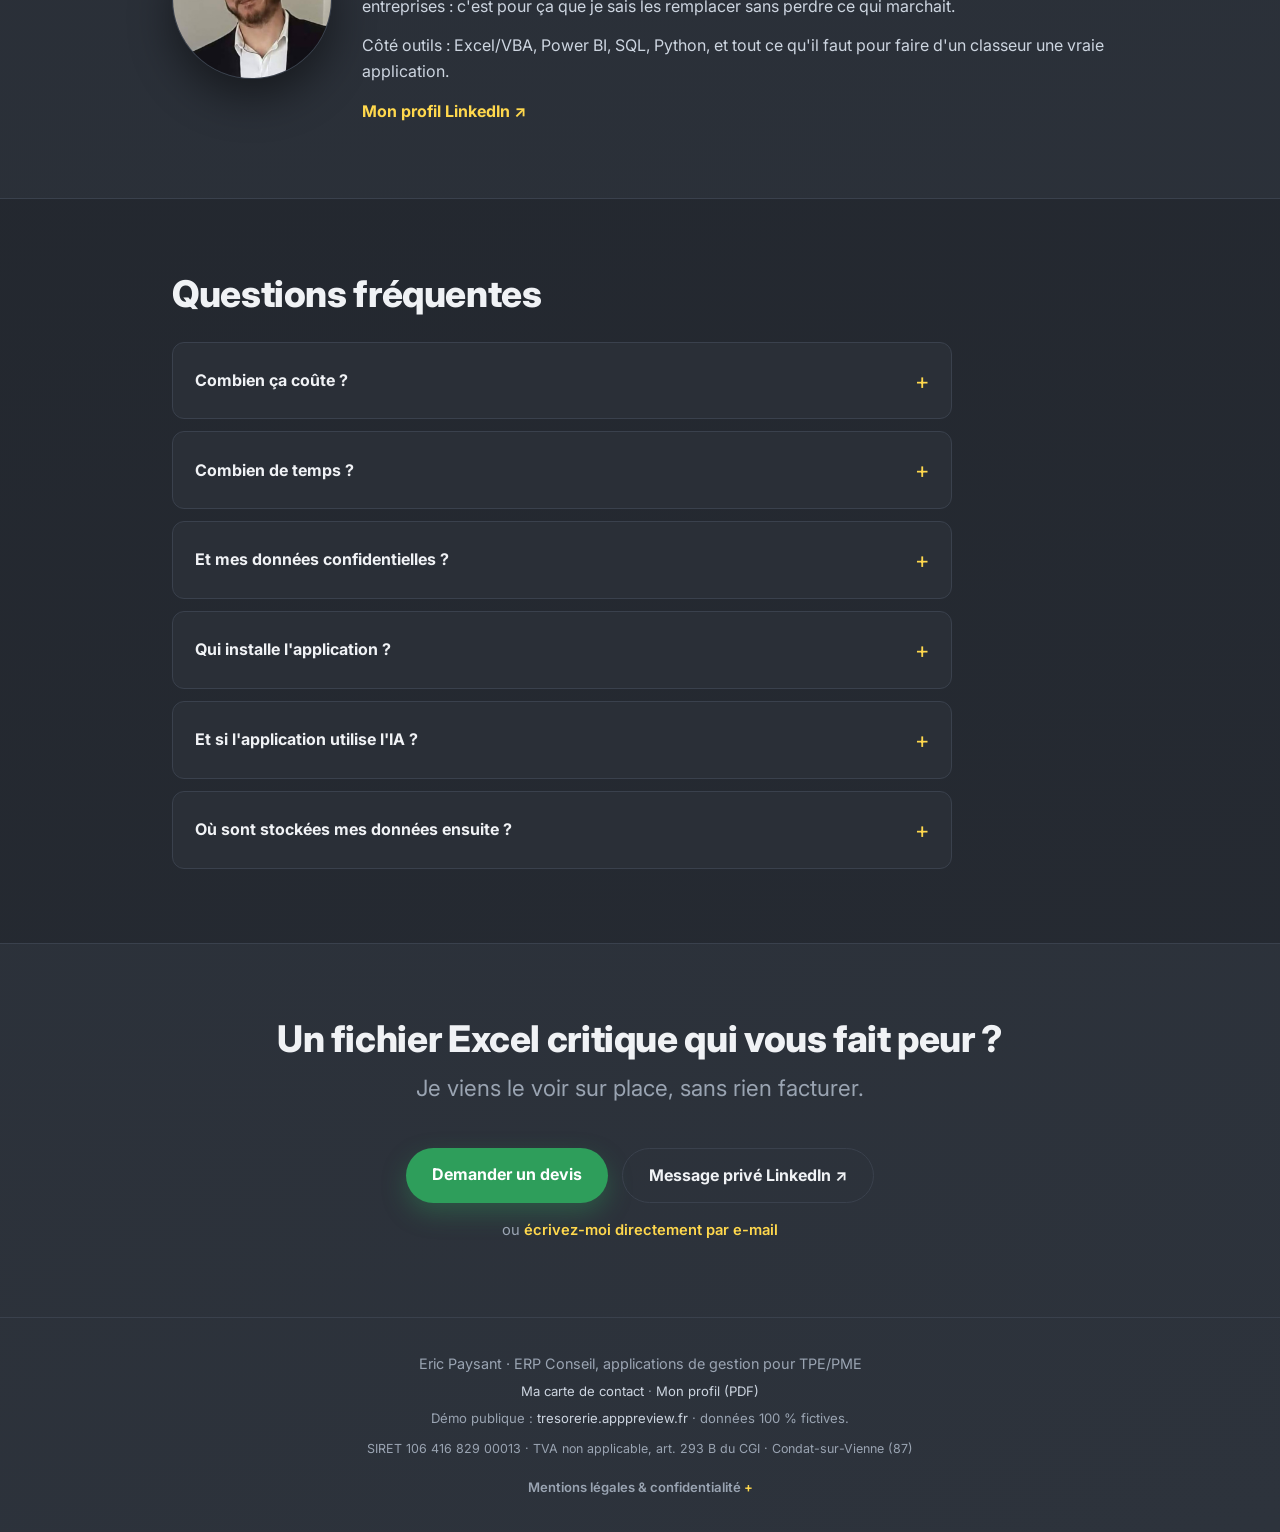
==== commit e20a37c8: "feat(site): bloc « D'autres applications à essayer » (maintenance, tableau de bord, planning de char" ====
--- a/index.html
+++ b/index.html
@@ -135,8 +135,33 @@
         </div>
     </section>
 
+    <!-- ============ 3bis. AUTRES DÉMOS ============ -->
+    <section class="section" id="demos">
+        <div class="wrap">
+            <h2>D'autres applications à essayer</h2>
+            <p class="demos-sub">Le même principe, sur d'autres suivis d'atelier. Données 100&nbsp;% fictives.</p>
+            <div class="demo-grid">
+                <a class="demo-card" href="https://maintenance.apppreview.fr" target="_blank" rel="noopener">
+                    <h3>Maintenance des machines</h3>
+                    <p>Fiches de panne numérotées, préventif avec alertes, historique par machine, suivi depuis le téléphone.</p>
+                    <span class="demo-link">Essayer la démo&nbsp;↗</span>
+                </a>
+                <a class="demo-card" href="https://demo.apppreview.fr" target="_blank" rel="noopener">
+                    <h3>Tableau de bord de direction</h3>
+                    <p>Chiffre d'affaires, commandes, carnet, retards, heures et marges, à partir de l'export de l'ERP.</p>
+                    <span class="demo-link">Essayer la démo&nbsp;↗</span>
+                </a>
+                <a class="demo-card" href="https://usinage.apppreview.fr" target="_blank" rel="noopener">
+                    <h3>Planning de charge d'atelier</h3>
+                    <p>Capacité par machine et par jour, ordre de passage, réglages regroupés, sous-traitance et expéditions.</p>
+                    <span class="demo-link">Essayer la démo&nbsp;↗</span>
+                </a>
+            </div>
+        </div>
+    </section>
+
     <!-- ============ 4. COMMENT JE TRAVAILLE ============ -->
-    <section class="section" id="methode">
+    <section class="section section-alt" id="methode">
         <div class="wrap">
             <h2>Comment je travaille</h2>
             <ol class="steps">
@@ -166,7 +191,7 @@
     </section>
 
     <!-- ============ 5bis. CONFIDENTIALITÉ ============ -->
-    <section class="section section-alt" id="confidentialite">
+    <section class="section" id="confidentialite">
         <div class="wrap">
             <p class="eyebrow">Confidentialité</p>
             <h2>Vos données restent les vôtres</h2>
--- a/style.css
+++ b/style.css
@@ -165,6 +165,18 @@
 .center .btn { margin-top: 8px; }
 .fineprint { margin-top: 22px; text-align: center; color: var(--muted); font-size: .88rem; }
 
+/* ---------- AUTRES DÉMOS ---------- */
+.demos-sub { color: var(--muted); margin: -14px 0 26px; }
+.demo-grid { display: grid; gap: 16px; grid-template-columns: 1fr; }
+.demo-card {
+  display: flex; flex-direction: column; gap: 10px;
+  background: var(--panel); border: 1px solid var(--line); border-radius: 14px; padding: 22px 24px;
+  transition: transform .12s ease, border-color .12s ease;
+}
+.demo-card:hover { transform: translateY(-2px); border-color: rgba(255,216,77,.45); }
+.demo-card p { color: var(--muted-2); flex: 1; }
+.demo-link { color: var(--yellow); font-weight: 700; }
+
 /* ---------- ÉTAPES ---------- */
 .steps { list-style: none; display: grid; gap: 18px; max-width: 780px; }
 .steps li {
@@ -273,6 +285,7 @@
    ============================================================ */
 @media (min-width: 720px) {
   .ba-grid { grid-template-columns: 1fr 1fr; }
+  .demo-grid { grid-template-columns: 1fr 1fr 1fr; }
   .avis-grid { grid-template-columns: 1fr 1fr 1fr; }
   .about { grid-template-columns: 160px 1fr; }
   .about-photo { width: 160px; height: 160px; }
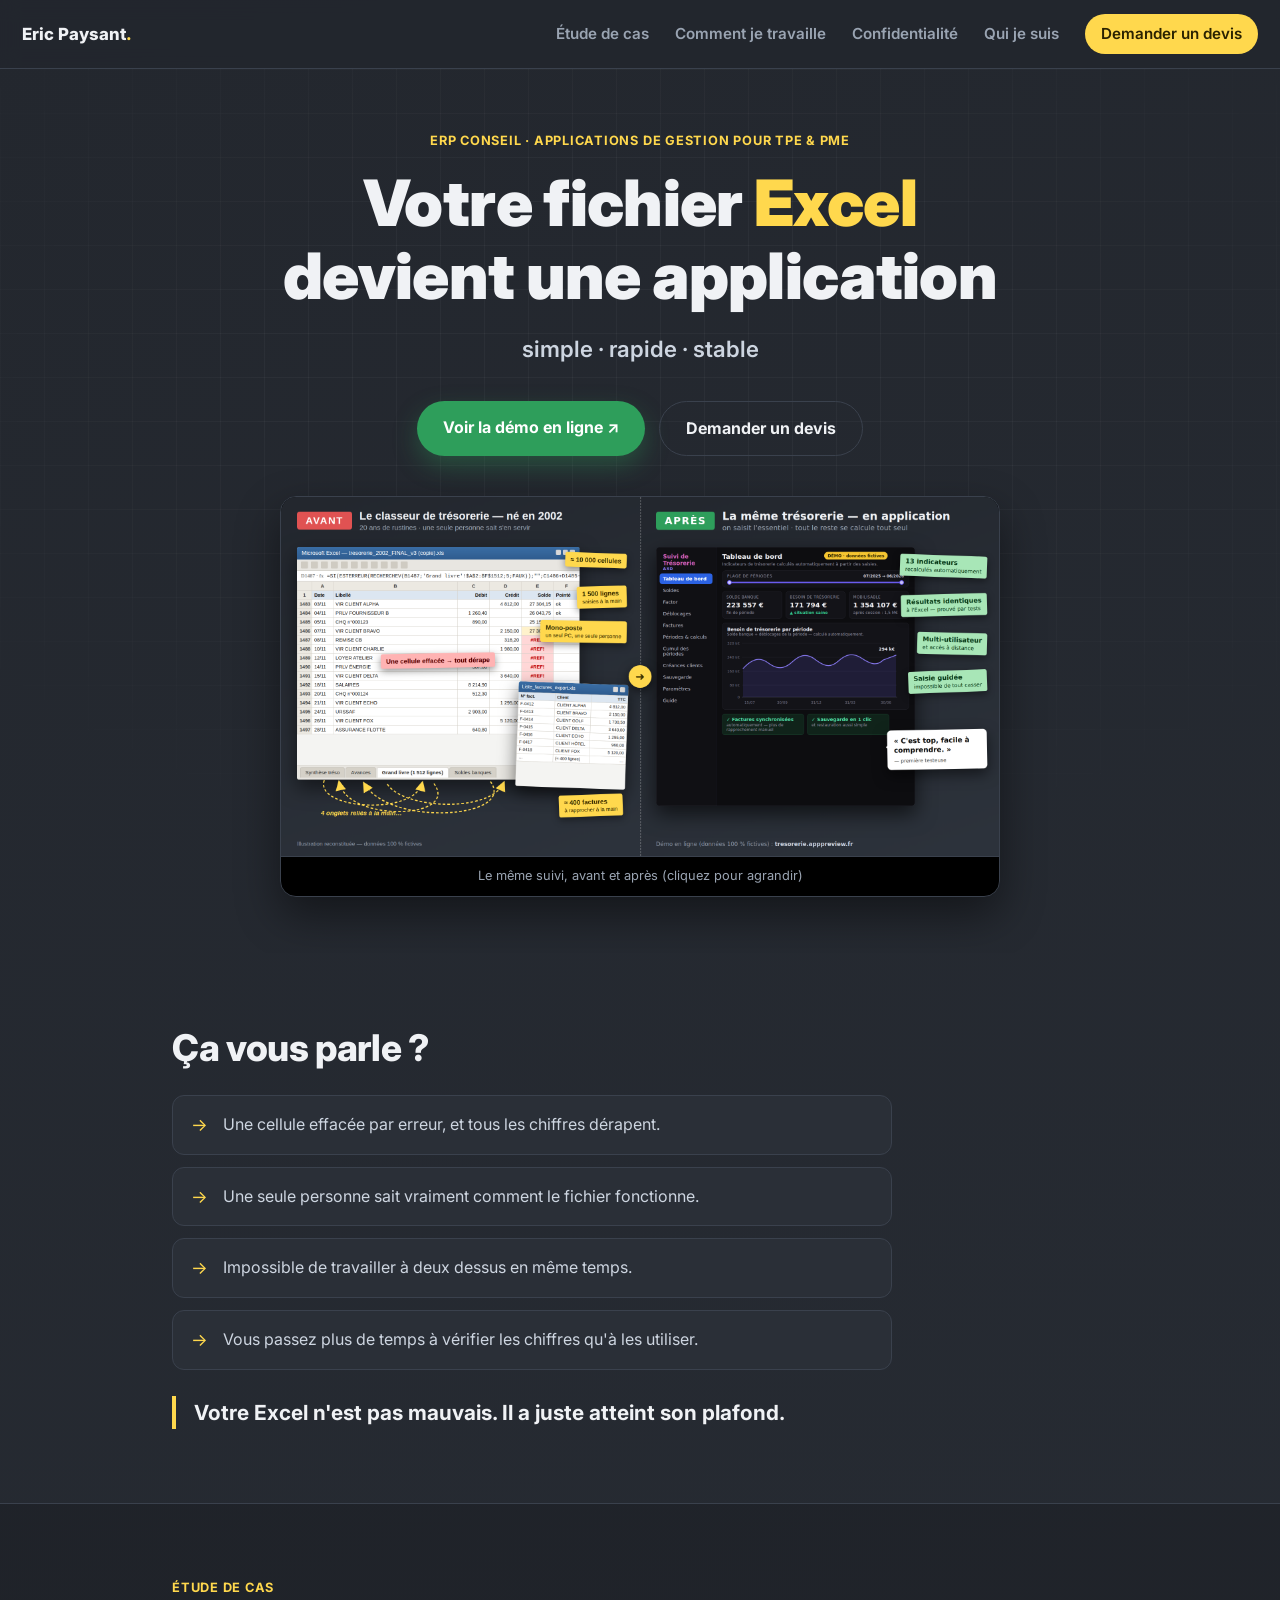
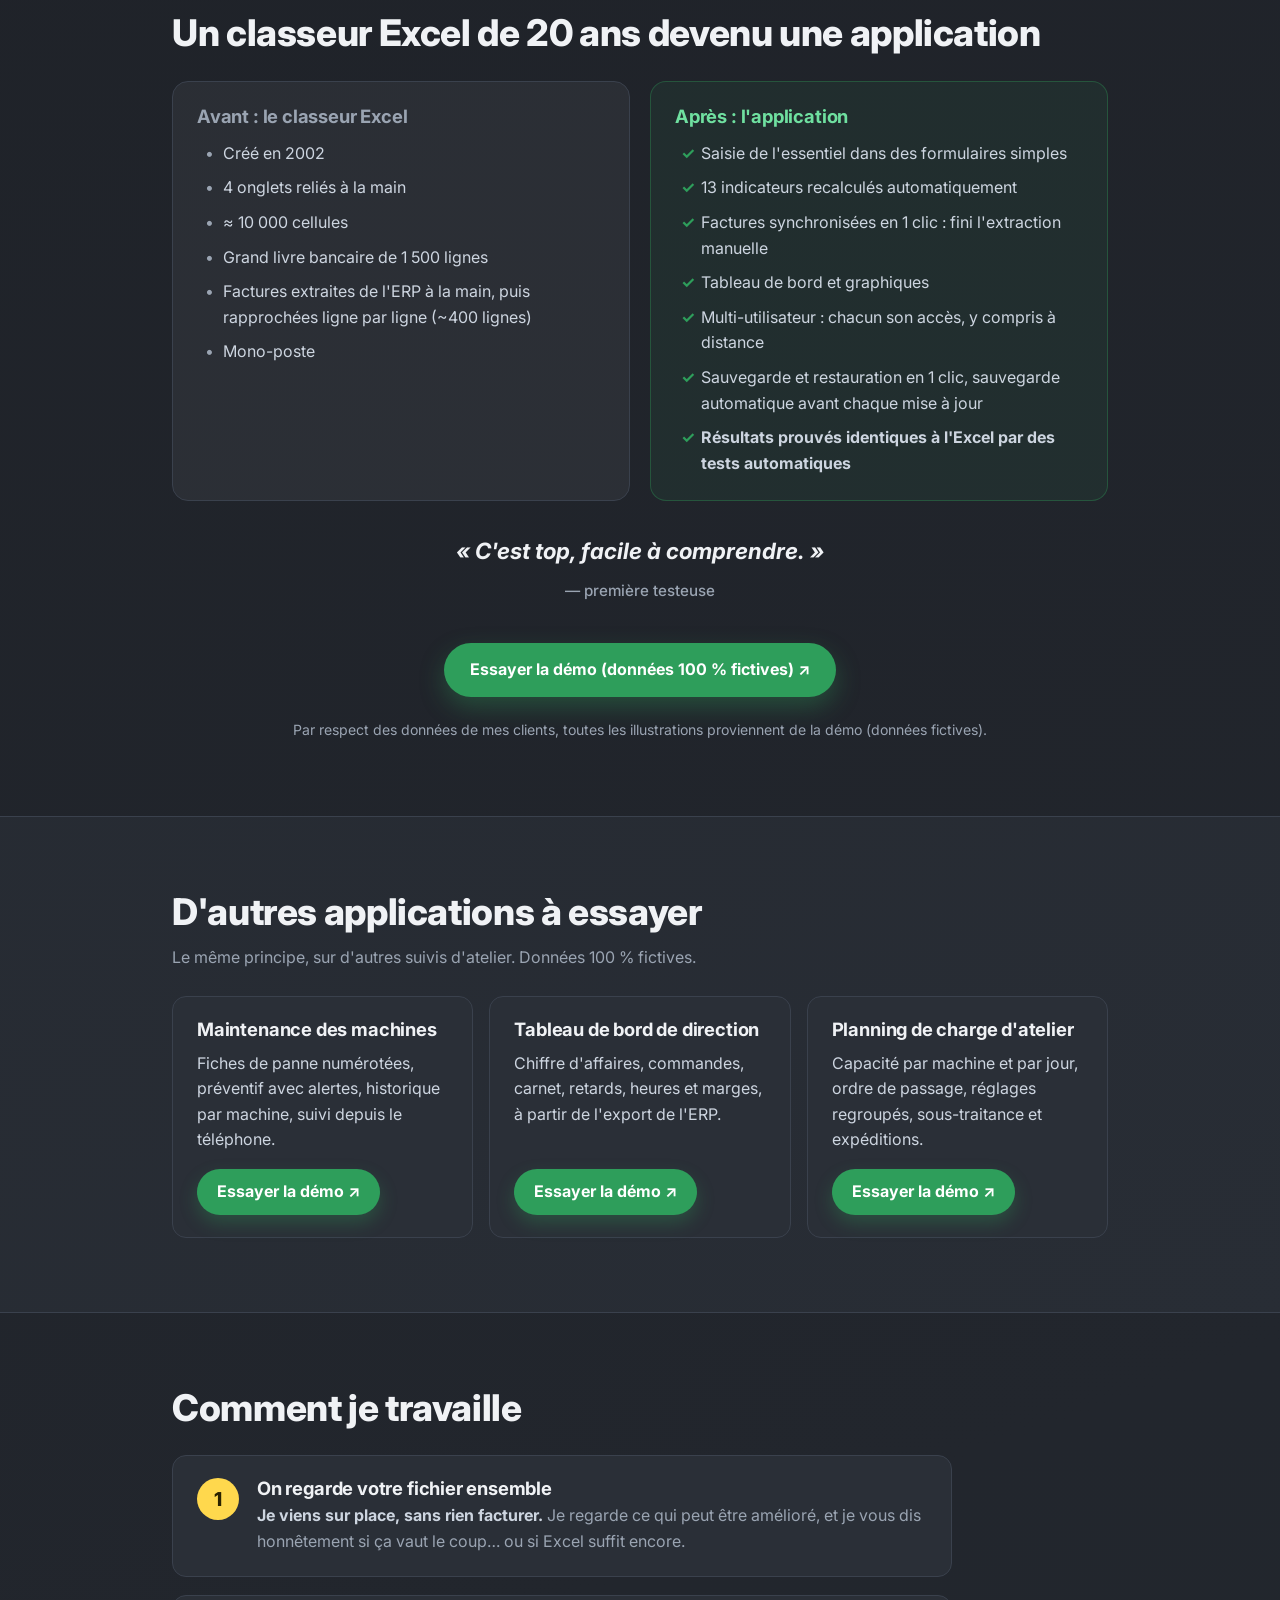
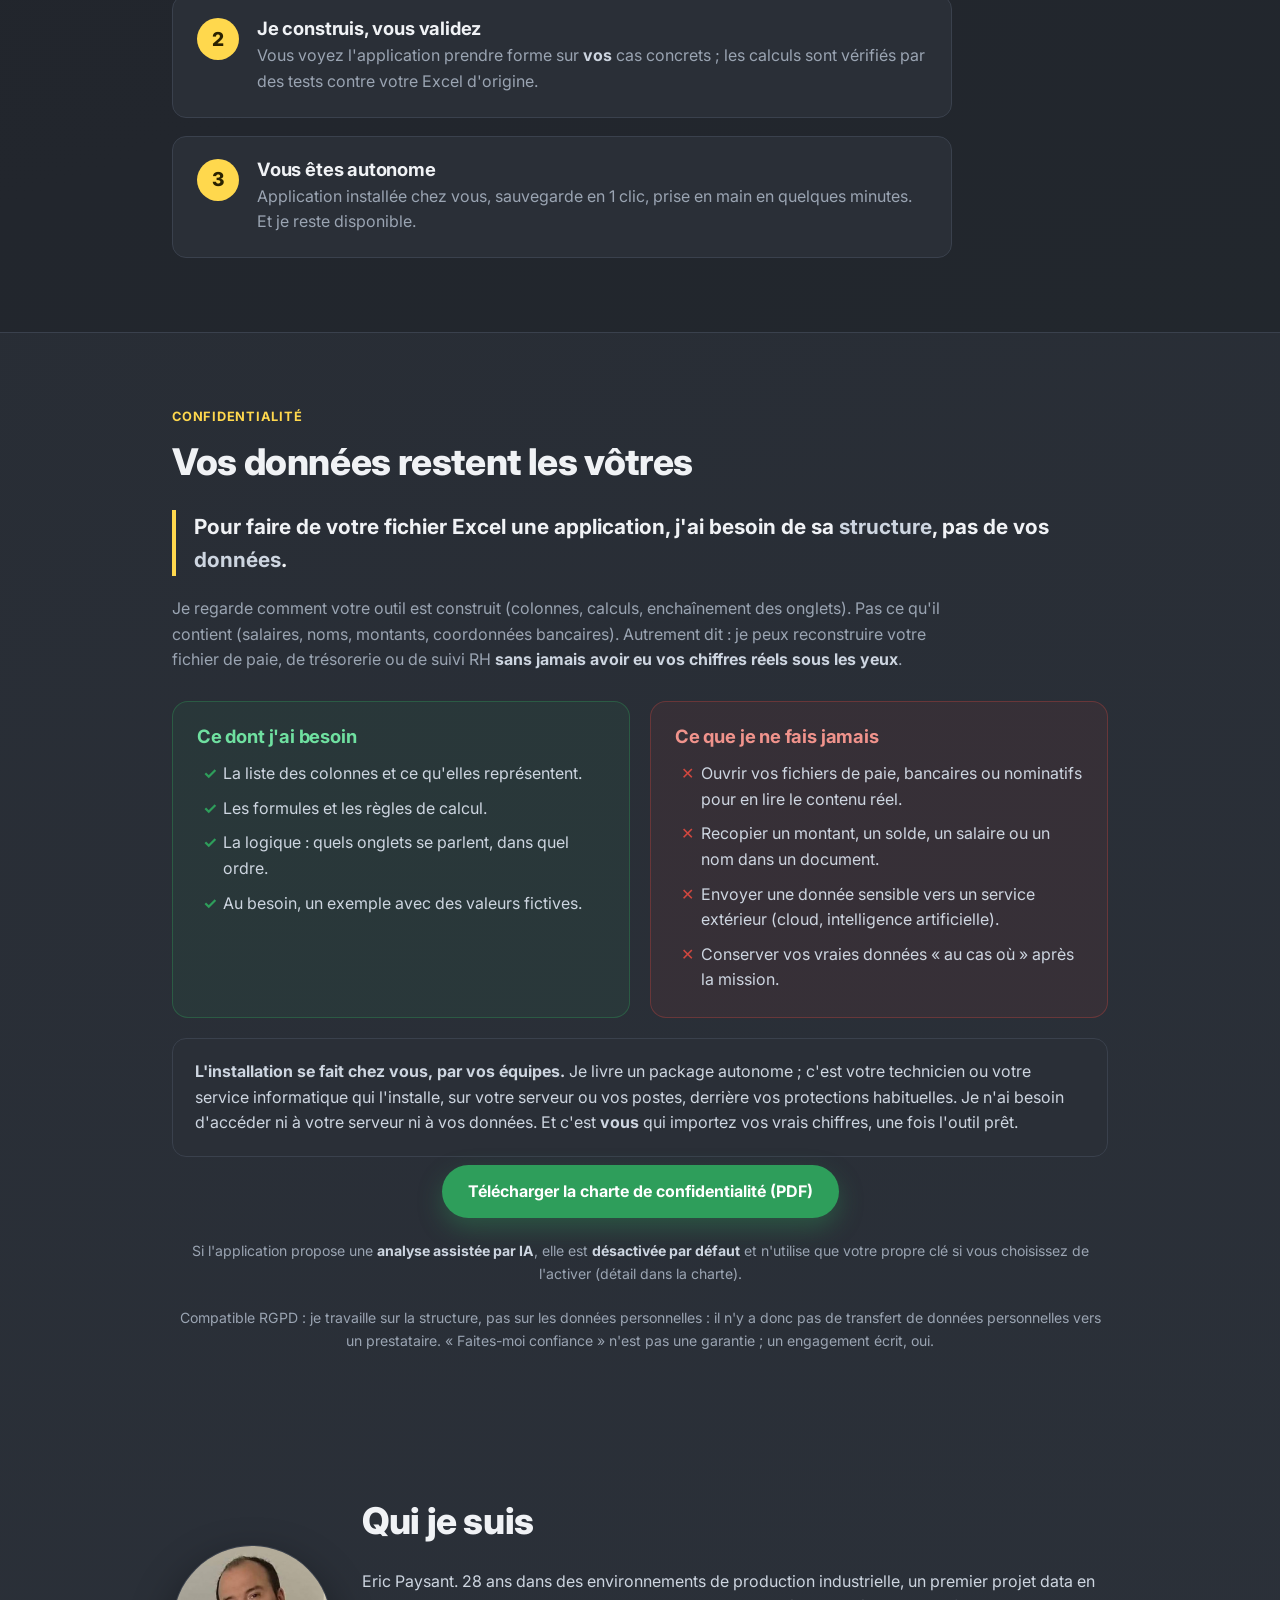
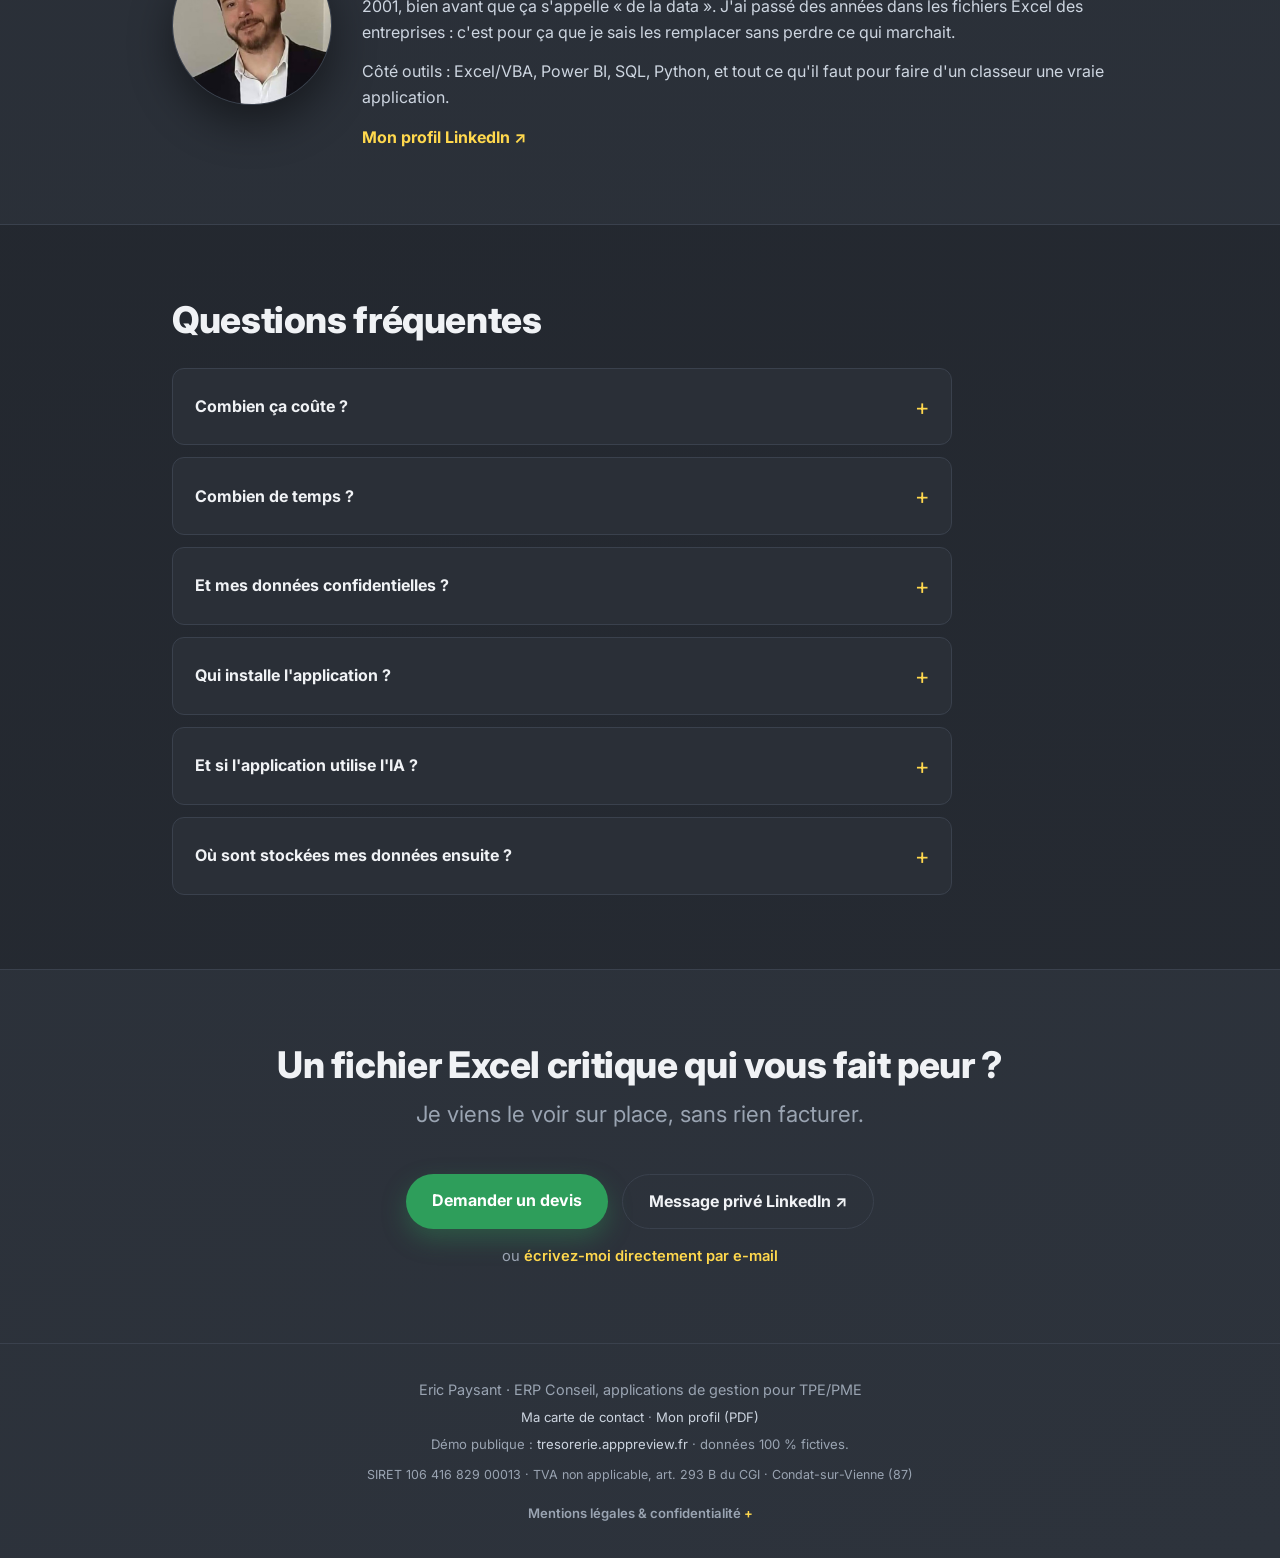
==== commit d47f19aa: "fix(site): feuille de style rechargée chez les visiteurs, boutons verts sur les démos Le navigateur " ====
--- a/index.html
+++ b/index.html
@@ -39,7 +39,7 @@
     <link rel="preconnect" href="https://fonts.googleapis.com">
     <link rel="preconnect" href="https://fonts.gstatic.com" crossorigin>
     <link href="https://fonts.googleapis.com/css2?family=Inter:wght@400;500;600;700;800;900&display=swap" rel="stylesheet">
-    <link rel="stylesheet" href="style.css">
+    <link rel="stylesheet" href="style.css?v=20261126b">
 </head>
 <body>
 
--- a/style.css
+++ b/style.css
@@ -175,7 +175,12 @@
 }
 .demo-card:hover { transform: translateY(-2px); border-color: rgba(255,216,77,.45); }
 .demo-card p { color: var(--muted-2); flex: 1; }
-.demo-link { color: var(--yellow); font-weight: 700; }
+.demo-link {
+  align-self: flex-start; margin-top: 6px; padding: 10px 20px; border-radius: 24px;
+  background: var(--green); color: #fff; font-weight: 700;
+  box-shadow: 0 8px 18px rgba(46,158,91,.3);
+}
+.demo-card:hover .demo-link { background: var(--green-d); }
 
 /* ---------- ÉTAPES ---------- */
 .steps { list-style: none; display: grid; gap: 18px; max-width: 780px; }
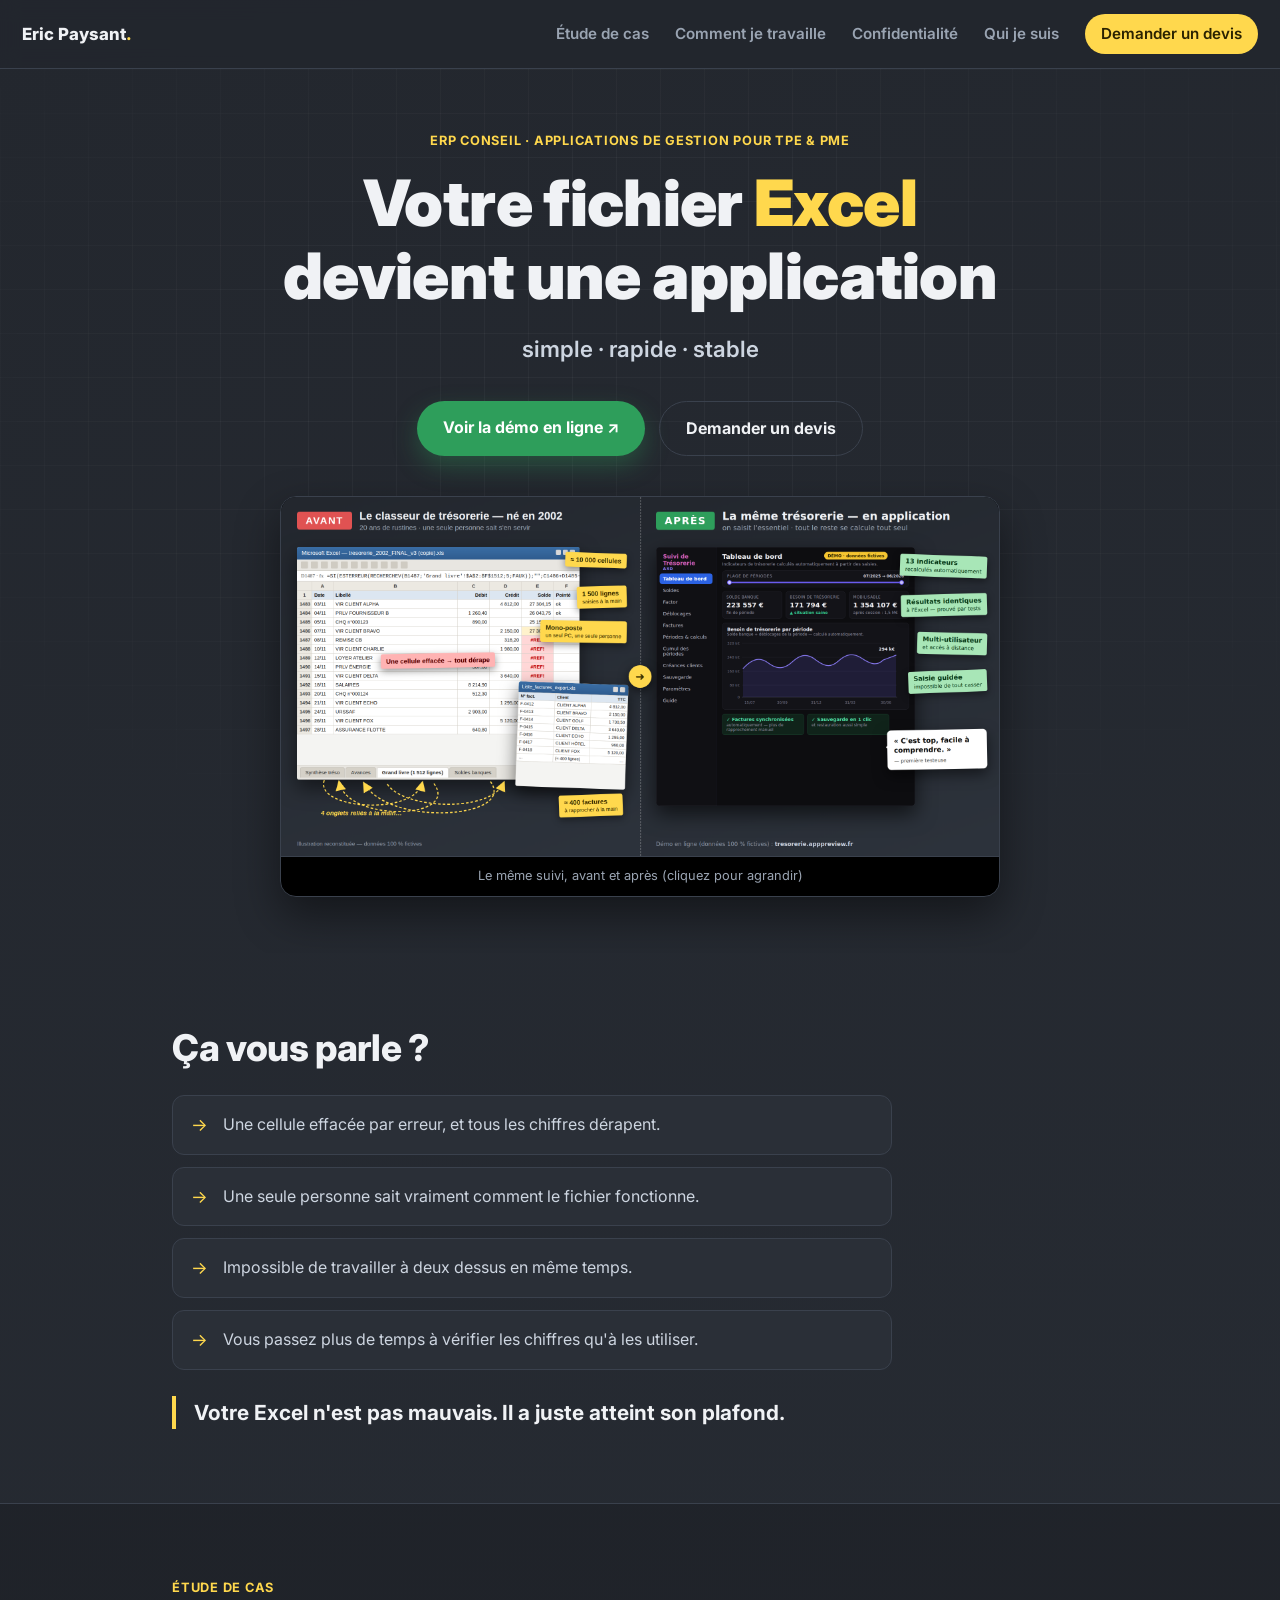
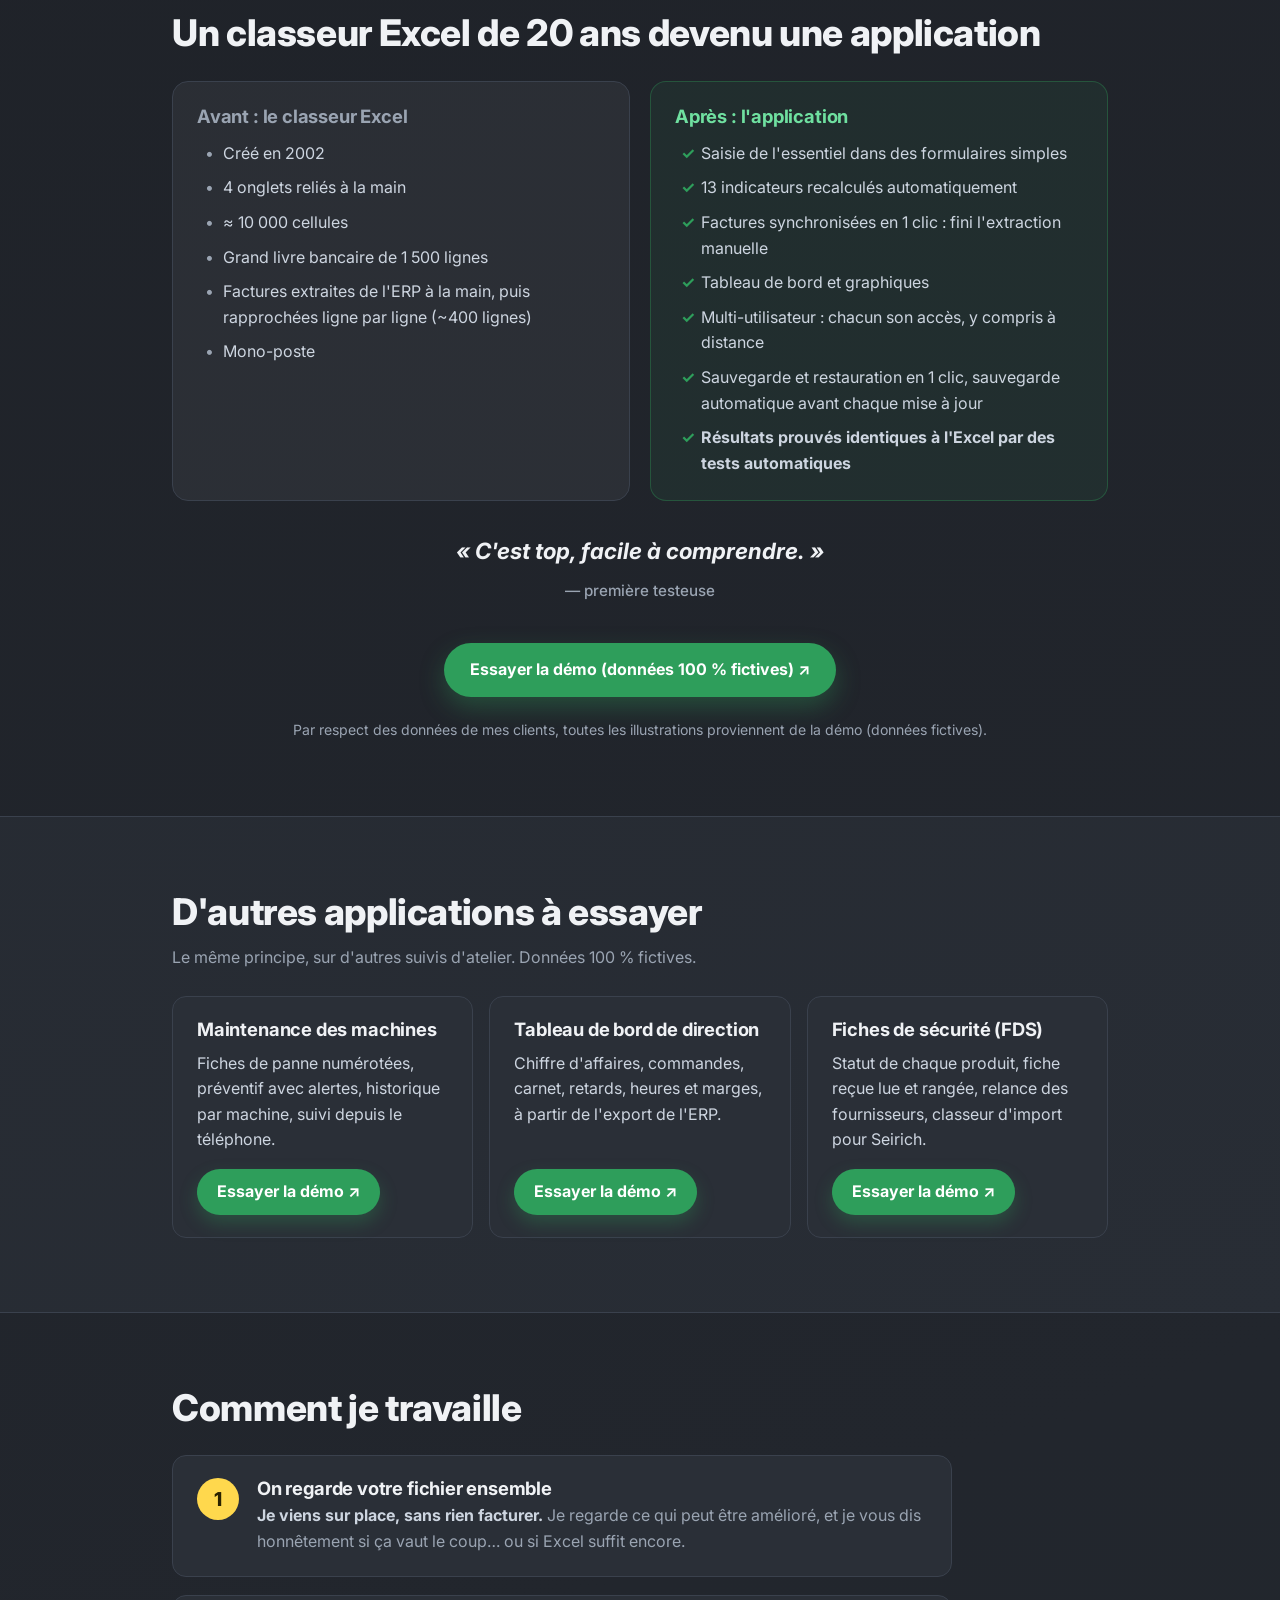
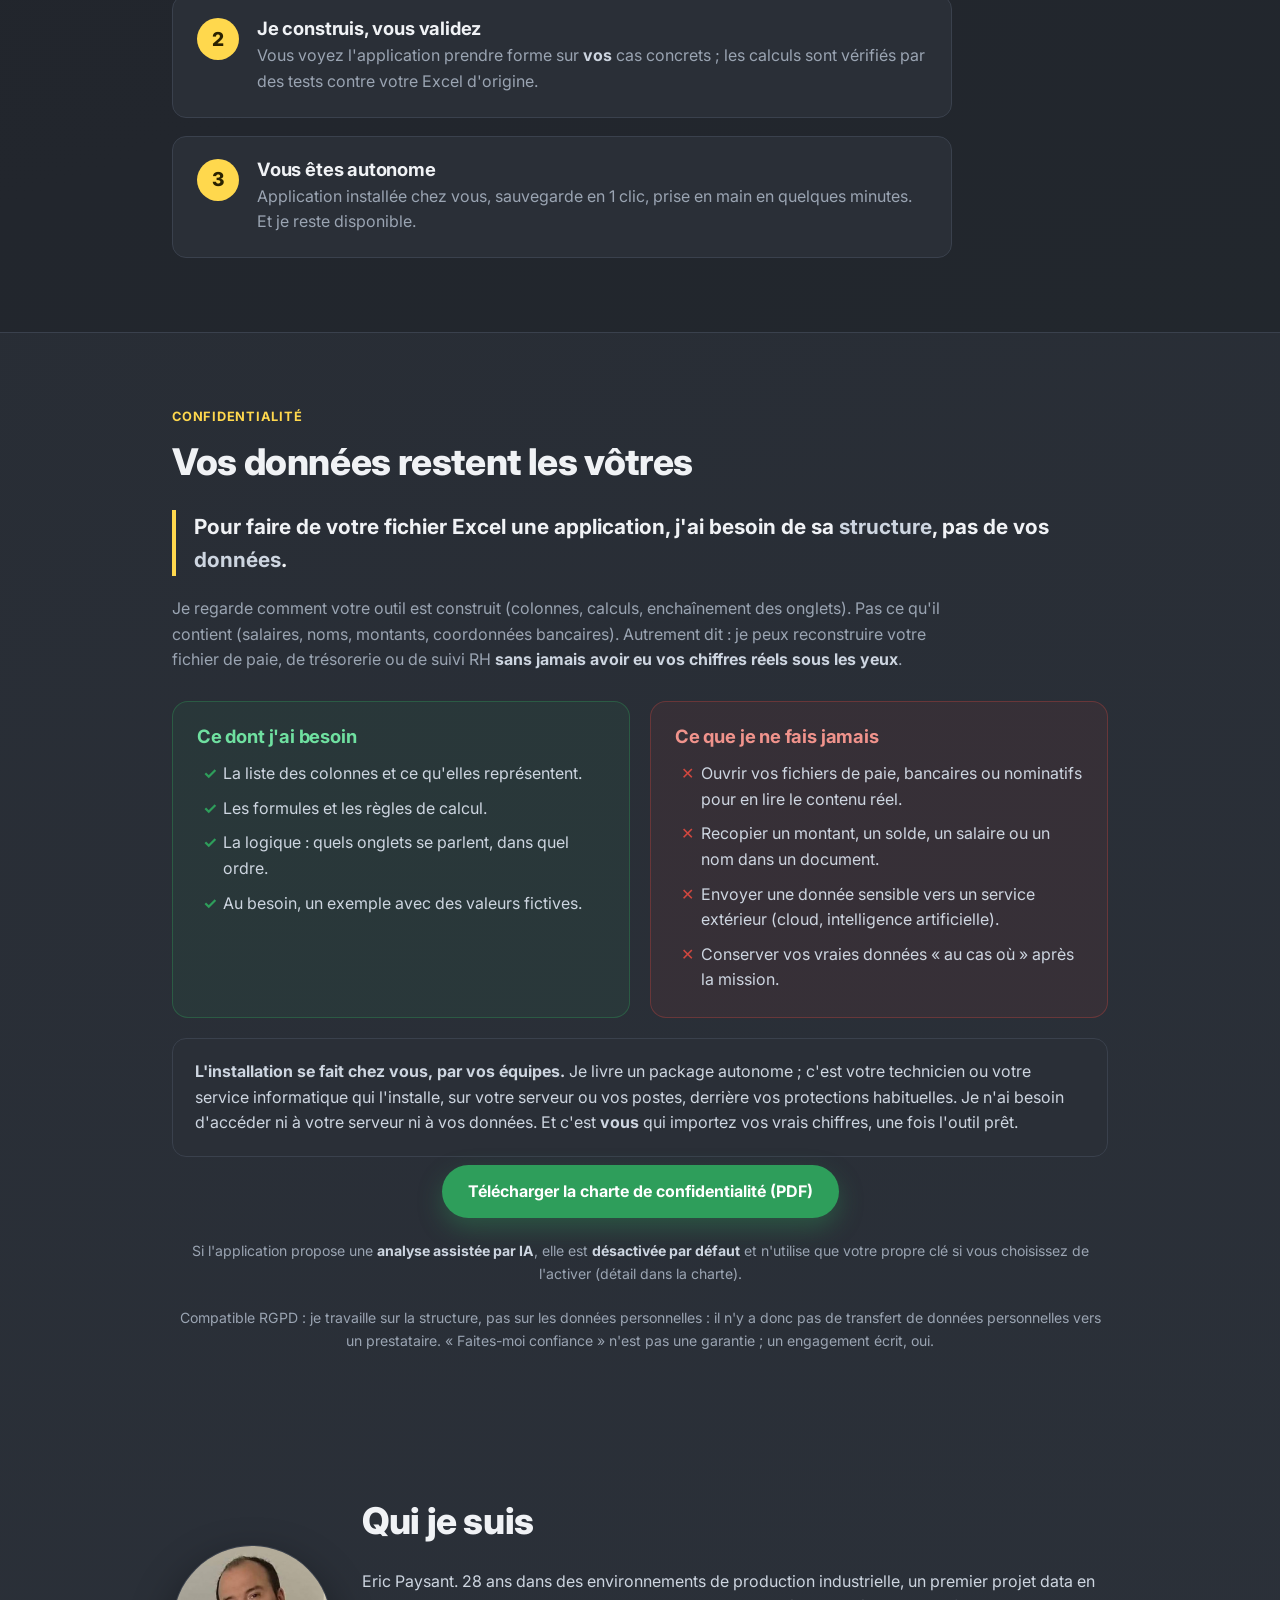
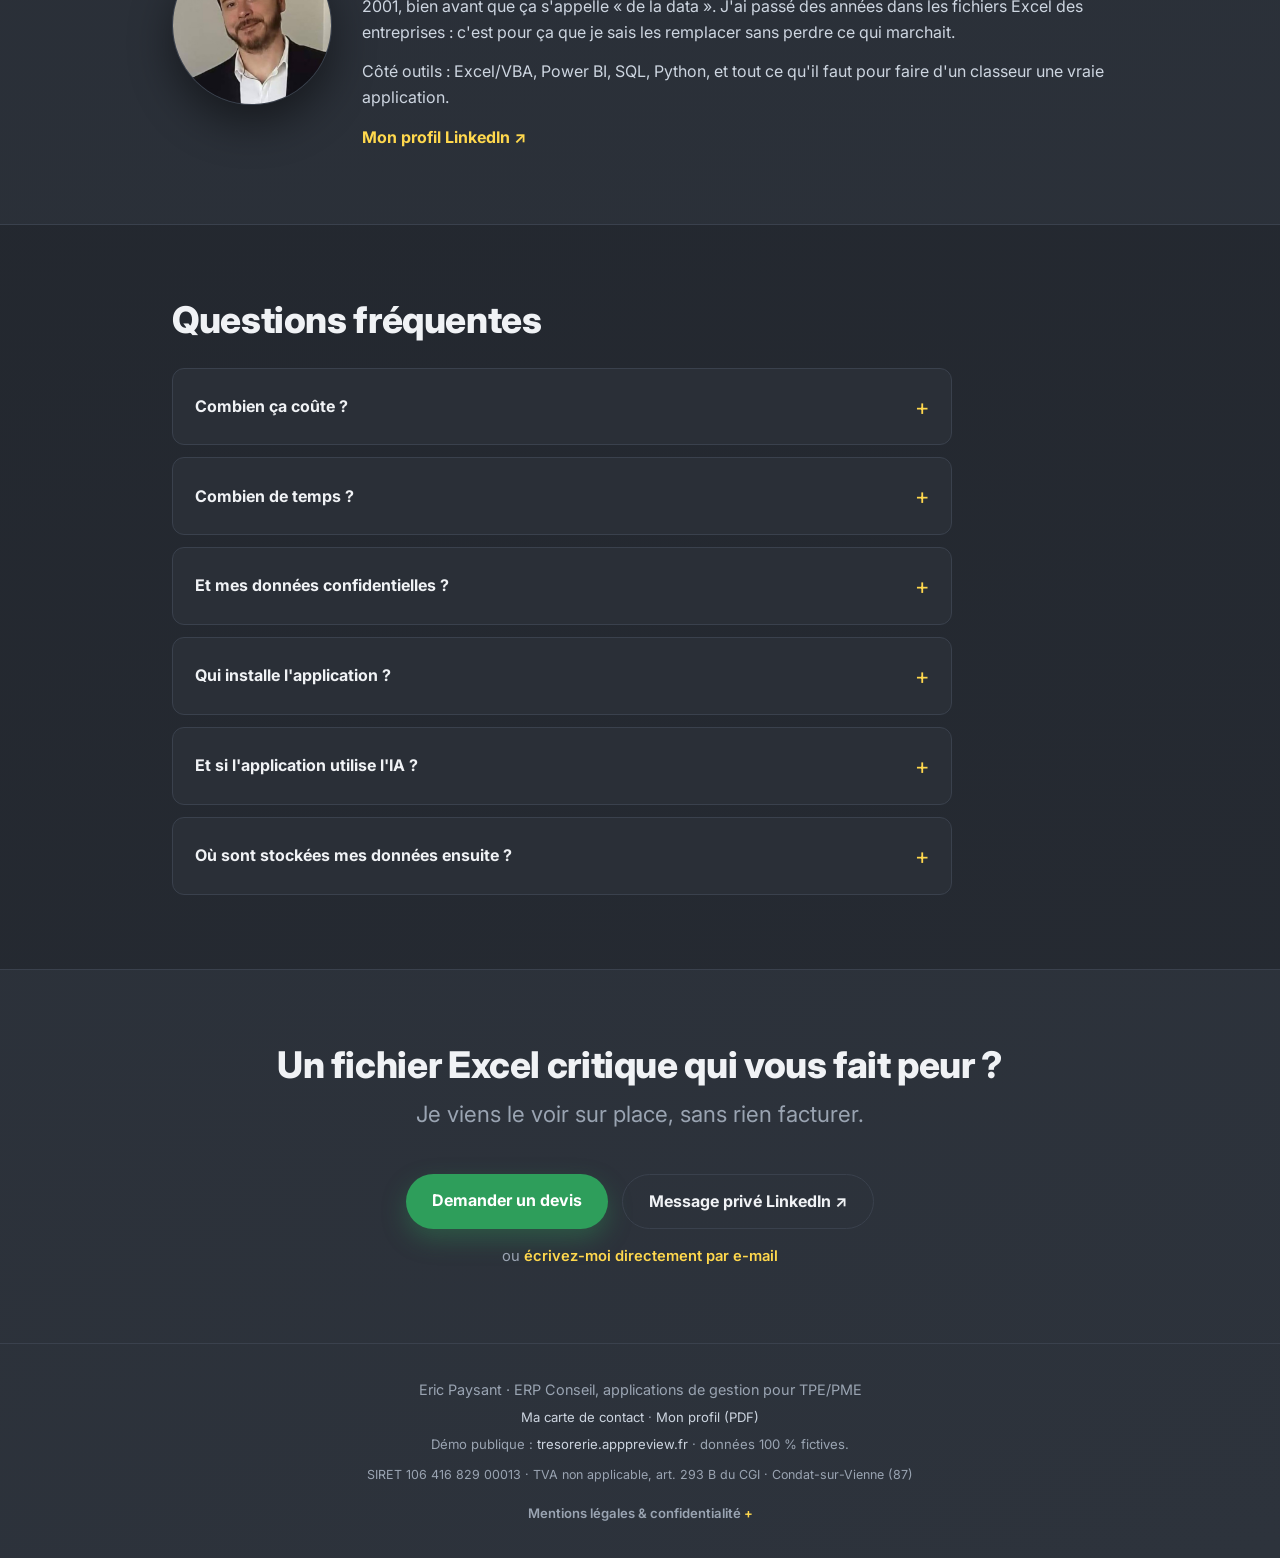
==== commit 957f3cb3: "fix(site): démo FDS à la place du planning de charge dans le bloc des démos Co-Authored-By: Claude F" ====
--- a/index.html
+++ b/index.html
@@ -39,7 +39,7 @@
     <link rel="preconnect" href="https://fonts.googleapis.com">
     <link rel="preconnect" href="https://fonts.gstatic.com" crossorigin>
     <link href="https://fonts.googleapis.com/css2?family=Inter:wght@400;500;600;700;800;900&display=swap" rel="stylesheet">
-    <link rel="stylesheet" href="style.css?v=20261126b">
+    <link rel="stylesheet" href="style.css?v=20261126c">
 </head>
 <body>
 
@@ -151,9 +151,9 @@
                     <p>Chiffre d'affaires, commandes, carnet, retards, heures et marges, à partir de l'export de l'ERP.</p>
                     <span class="demo-link">Essayer la démo&nbsp;↗</span>
                 </a>
-                <a class="demo-card" href="https://usinage.apppreview.fr" target="_blank" rel="noopener">
-                    <h3>Planning de charge d'atelier</h3>
-                    <p>Capacité par machine et par jour, ordre de passage, réglages regroupés, sous-traitance et expéditions.</p>
+                <a class="demo-card" href="https://fds.apppreview.fr" target="_blank" rel="noopener">
+                    <h3>Fiches de sécurité (FDS)</h3>
+                    <p>Statut de chaque produit, fiche reçue lue et rangée, relance des fournisseurs, classeur d'import pour Seirich.</p>
                     <span class="demo-link">Essayer la démo&nbsp;↗</span>
                 </a>
             </div>
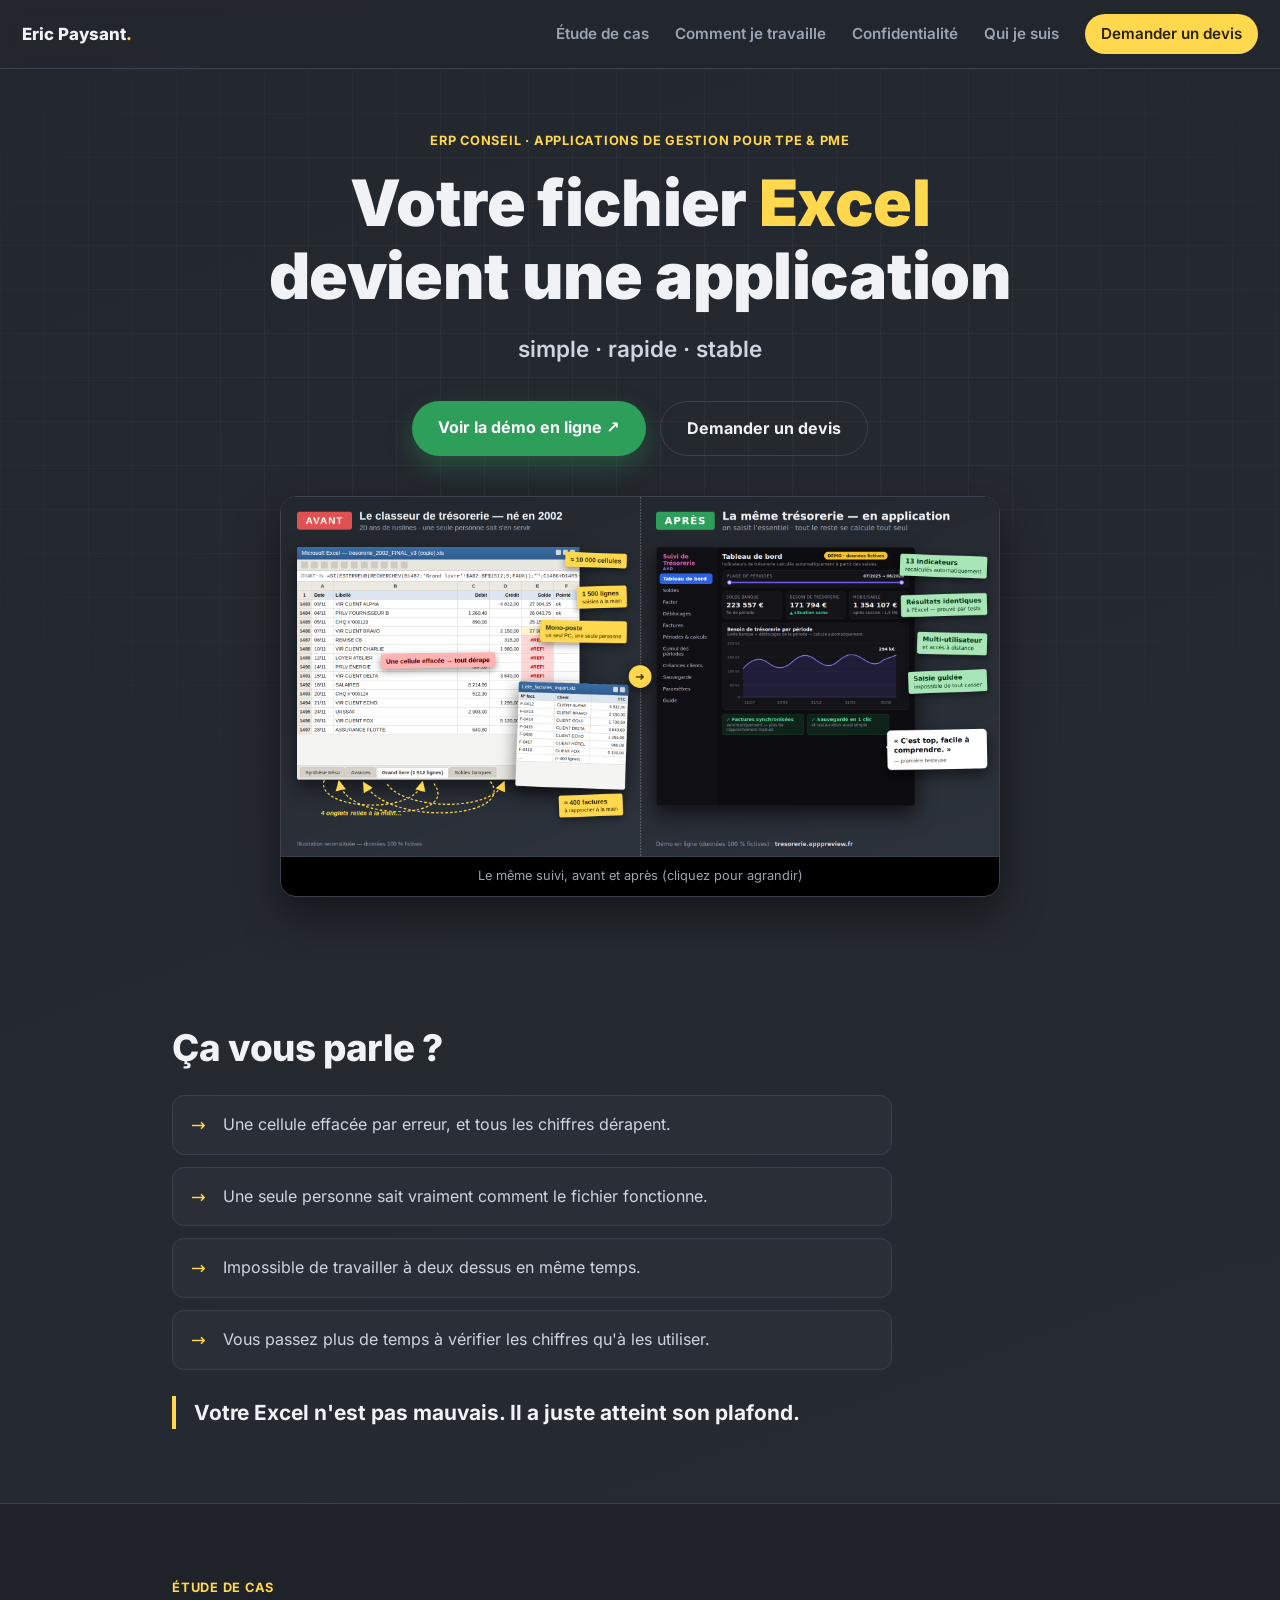
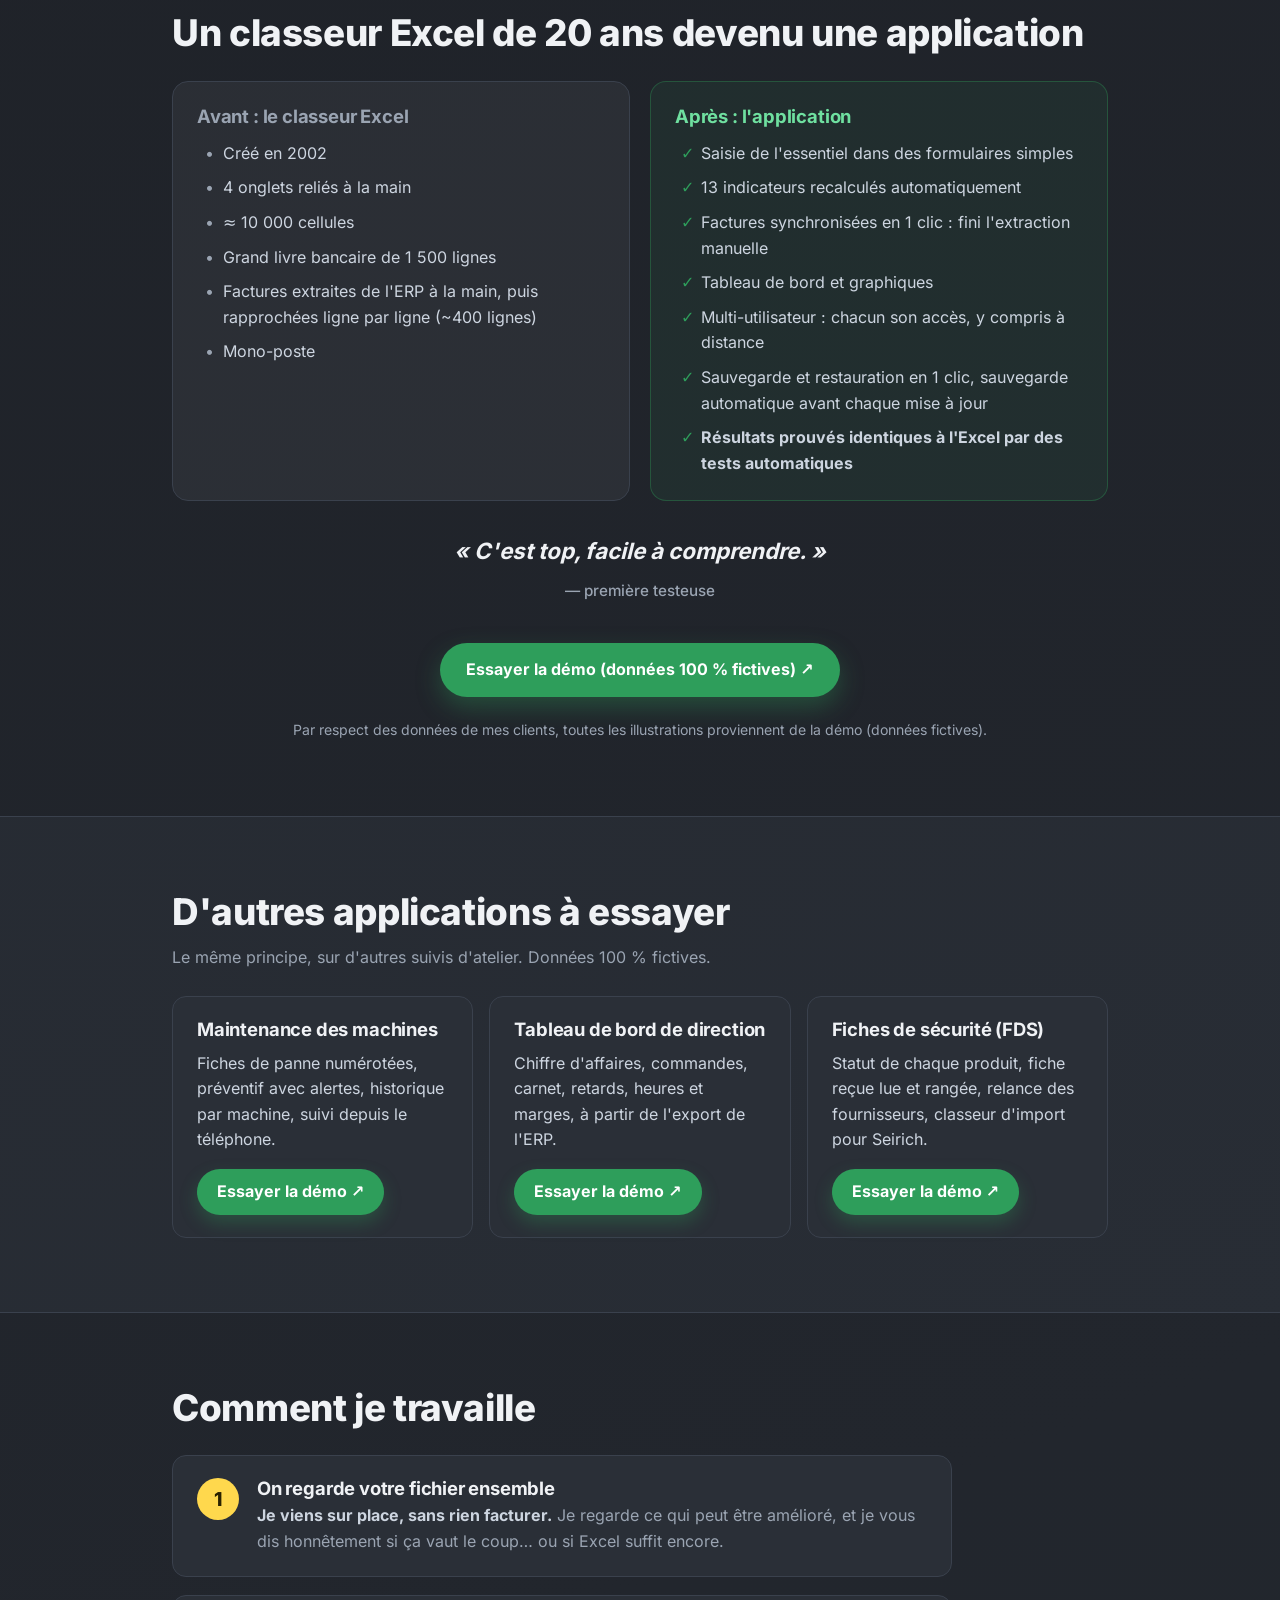
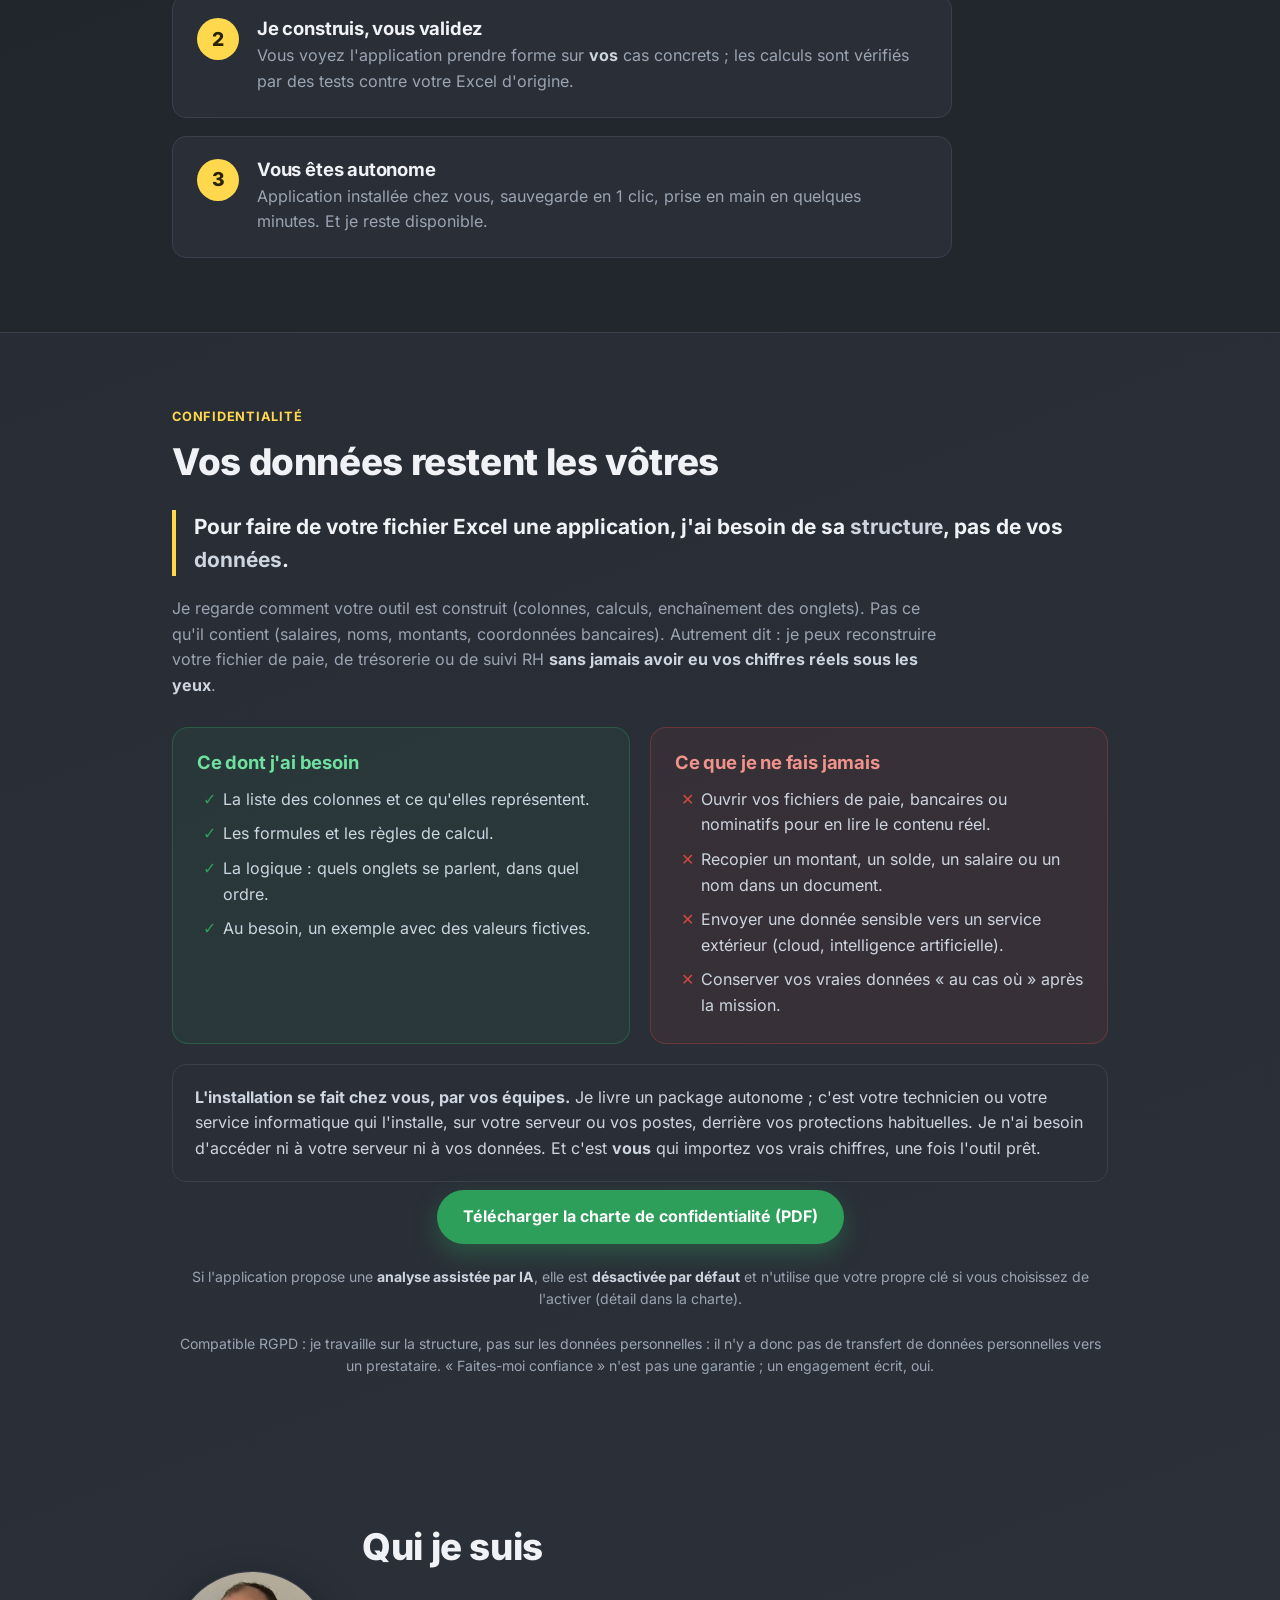
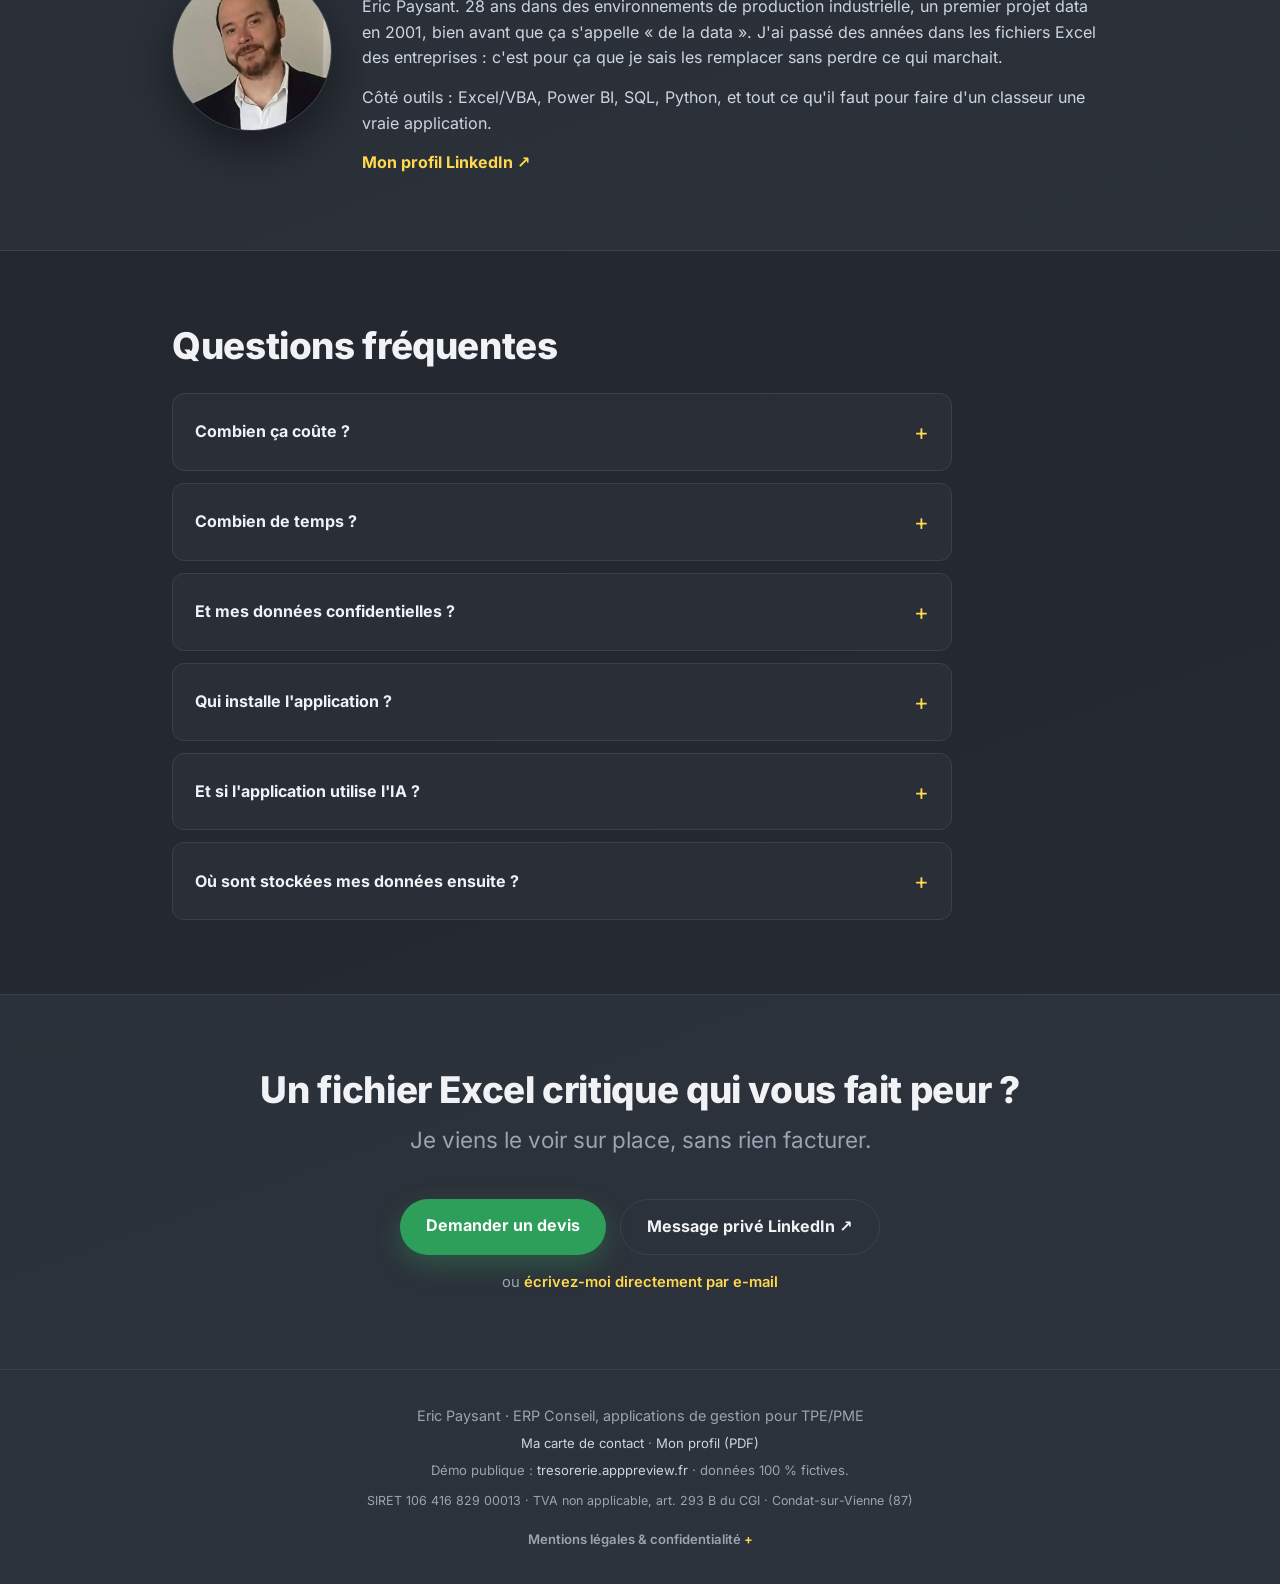
==== commit 44805160: "feat(site): police Inter servie par le site, zone d'intervention précisée Plus aucun appel à Google " ====
--- a/index.html
+++ b/index.html
@@ -30,16 +30,13 @@
       "email": "eric@ericpaysant.fr",
       "telephone": "+33621849054",
       "address": { "@type": "PostalAddress", "addressLocality": "Condat-sur-Vienne", "postalCode": "87920", "addressRegion": "Haute-Vienne", "addressCountry": "FR" },
-      "areaServed": "Limoges et Haute-Vienne, intervention à distance partout en France",
+      "areaServed": "Sur place en Haute-Vienne et dans les départements voisins ; à distance partout en France",
       "founder": { "@type": "Person", "name": "Eric Paysant", "jobTitle": "Consultant data / développeur", "sameAs": "https://www.linkedin.com/in/ericpaysant" },
       "priceRange": "Devis fixe après diagnostic gratuit"
     }
     </script>
 
-    <link rel="preconnect" href="https://fonts.googleapis.com">
-    <link rel="preconnect" href="https://fonts.gstatic.com" crossorigin>
-    <link href="https://fonts.googleapis.com/css2?family=Inter:wght@400;500;600;700;800;900&display=swap" rel="stylesheet">
-    <link rel="stylesheet" href="style.css?v=20261126c">
+    <link rel="stylesheet" href="style.css?v=20261126d">
 </head>
 <body>
 
--- a/style.css
+++ b/style.css
@@ -2,6 +2,18 @@
    ERP Conseil — vitrine « Excel → application »
    Mobile-first. Palette reprise des visuels LinkedIn.
    ============================================================ */
+
+/* Police Inter servie par le site (licence OFL) : aucun appel à un service extérieur */
+@font-face {
+  font-family: 'Inter'; font-style: normal; font-weight: 400 900; font-display: swap;
+  src: url('fonts/inter-latin-ext.woff2') format('woff2');
+  unicode-range: U+0100-02BA, U+02BD-02C5, U+02C7-02CC, U+02CE-02D7, U+02DD-02FF, U+0304, U+0308, U+0329, U+1D00-1DBF, U+1E00-1E9F, U+1EF2-1EFF, U+2020, U+20A0-20AB, U+20AD-20C4, U+2113, U+2C60-2C7F, U+A720-A7FF;
+}
+@font-face {
+  font-family: 'Inter'; font-style: normal; font-weight: 400 900; font-display: swap;
+  src: url('fonts/inter-latin.woff2') format('woff2');
+  unicode-range: U+0000-00FF, U+0131, U+0152-0153, U+02BB-02BC, U+02C6, U+02DA, U+02DC, U+0304, U+0308, U+0329, U+2000-206F, U+20AC, U+2122, U+2191, U+2193, U+2212, U+2215, U+FEFF, U+FFFD;
+}
 
 :root {
   --bg:       #23272e;
